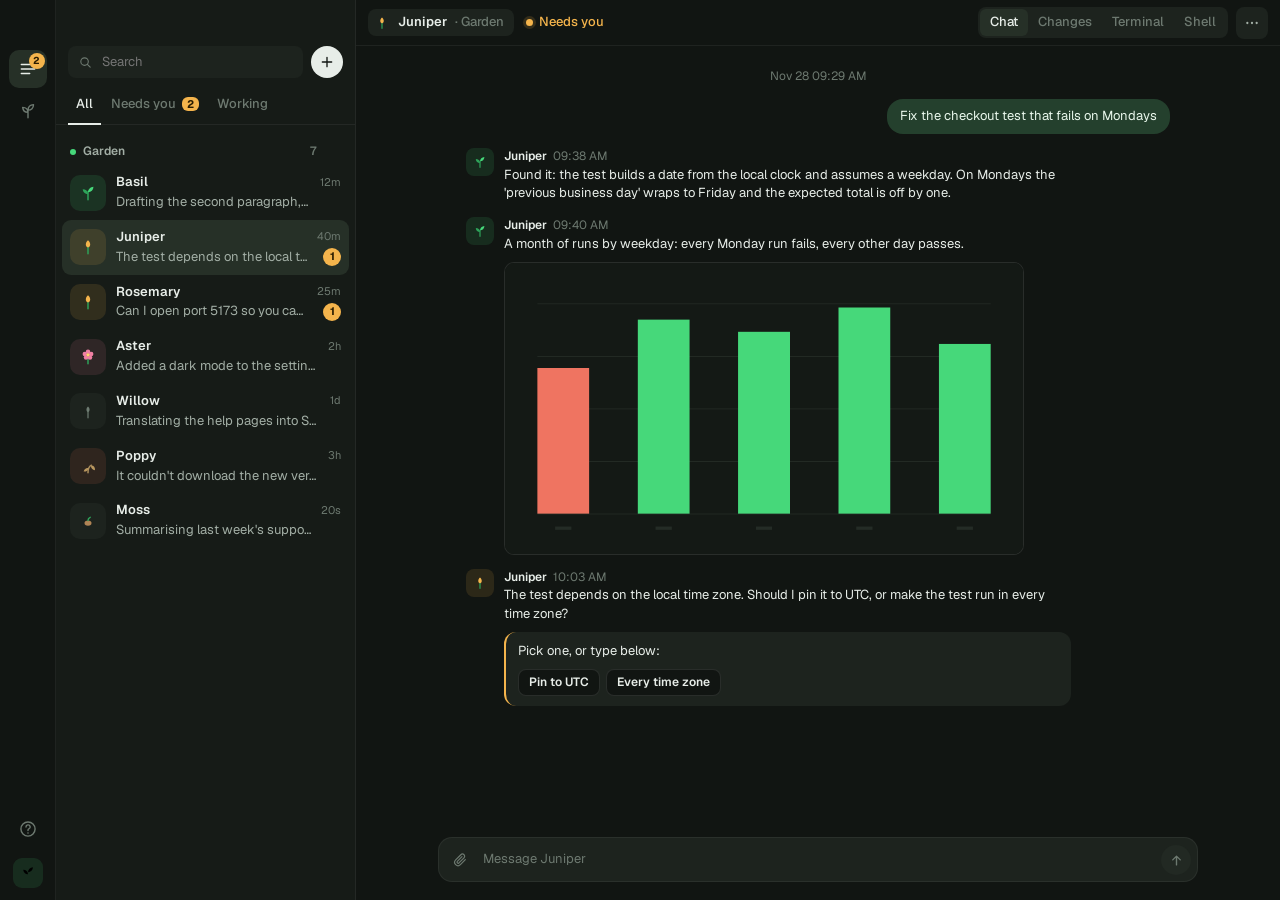
==== static/app-demo/index.html @ c9a49a0e "docs: the desktop app's Changes, Shell and file drop; demo rebuilt Co-Authored-By: Claude Opus 5.5 <" ====
<!doctype html>
<html lang="en">
<head>
  <script src="./shim.js"></script>
  <meta charset="utf-8">
  <meta name="viewport" content="width=device-width, initial-scale=1">
  <title>Tiny Systems</title>
  <script type="module" crossorigin src="./assets/index-BTBBMFkP.js"></script>
  <link rel="stylesheet" crossorigin href="./assets/index-C2exA4xt.css">
</head>
<body>
  <div class="app" id="app">
    <nav class="rail" aria-label="Sections">
      <div class="rail-drag"></div>
      <button class="rail-btn" data-view="helpers" aria-label="Helpers" title="Helpers">
        <svg viewBox="0 0 24 24" width="20" height="20" aria-hidden="true"><path d="M4 6.5h16M4 12h16M4 17.5h10" fill="none" stroke="currentColor" stroke-width="1.8" stroke-linecap="round"/></svg>
        <span class="rail-badge" id="rail-badge" hidden></span>
      </button>
      <button class="rail-btn" data-view="gardens" aria-label="Gardens" title="Gardens">
        <svg viewBox="0 0 24 24" width="20" height="20" aria-hidden="true"><path d="M12 20V10.5M12 13.5C8.5 13.6 6 11.4 5.6 7.6c3.7.1 6.2 2.2 6.4 5.9ZM12 11c.2-3.8 2.8-6.4 6.6-6.6-.2 4-2.8 6.4-6.6 6.6Z" fill="none" stroke="currentColor" stroke-width="1.7" stroke-linejoin="round" stroke-linecap="round"/></svg>
      </button>
      <div class="rail-fill"></div>
      <button class="rail-btn" id="help" aria-label="Help" title="Help">
        <svg viewBox="0 0 24 24" width="20" height="20" aria-hidden="true"><circle cx="12" cy="12" r="8.5" fill="none" stroke="currentColor" stroke-width="1.7"/><path d="M9.6 9.6a2.5 2.5 0 1 1 3.4 2.3c-.6.3-1 .8-1 1.5v.4" fill="none" stroke="currentColor" stroke-width="1.7" stroke-linecap="round"/><circle cx="12" cy="16.8" r="1" fill="currentColor"/></svg>
      </button>
      <span class="rail-mark" id="rail-mark" title=""></span>
    </nav>

    <!-- Helpers: list and conversation -->
    <section class="list" id="list">
      <div class="list-drag"></div>
      <div class="list-head">
        <label class="search">
          <svg viewBox="0 0 24 24" width="15" height="15" aria-hidden="true"><circle cx="10.5" cy="10.5" r="6" fill="none" stroke="currentColor" stroke-width="1.8"/><path d="m15 15 4.5 4.5" stroke="currentColor" stroke-width="1.8" stroke-linecap="round"/></svg>
          <input id="search" placeholder="Search" autocomplete="off" spellcheck="false">
        </label>
        <button class="icon-btn round" id="new-btn" aria-label="New helper" title="New helper">
          <svg viewBox="0 0 24 24" width="16" height="16" aria-hidden="true"><path d="M12 5v14M5 12h14" stroke="currentColor" stroke-width="2" stroke-linecap="round"/></svg>
        </button>
      </div>
      <div class="filters" role="tablist" id="filters">
        <button role="tab" data-filter="all" aria-selected="true">All</button>
        <button role="tab" data-filter="ask" aria-selected="false">Needs you <span class="count" id="count-ask"></span></button>
        <button role="tab" data-filter="grow" aria-selected="false">Working</button>
      </div>
      <div class="rows" id="rows"></div>
    </section>

    <section class="pane" id="pane">
      <div class="pane-drag"></div>
      <div id="pane-body" class="pane-body"></div>
    </section>

    <!-- Gardens -->
    <section class="gardens-view" id="gardens-view" hidden>
      <div class="pane-drag"></div>
      <header class="gv-head">
        <div>
          <h1>Gardens</h1>
          <p>Where your helpers live. Each garden is a computer they work on.</p>
        </div>
        <button class="btn primary" id="add-garden">Add garden</button>
      </header>
      <div class="gv-rows" id="gv-rows"></div>
    </section>
  </div>

  <dialog id="new-dialog" class="dialog">
    <form id="new-form" method="dialog">
      <h2>New helper</h2>
      <label class="field">Garden <select name="garden" id="new-garden"></select></label>
      <label class="field">What should it do? <span class="opt">optional</span>
        <textarea name="task" rows="4" placeholder="Fix the flaky checkout test and open a pull request. Leave empty to start a blank session and talk to it in the terminal."></textarea>
      </label>
      <label class="field">Project <span class="opt">optional</span>
        <input name="repo" placeholder="https://github.com/you/your-project">
      </label>
      <details class="advanced">
        <summary>Advanced</summary>
        <div class="row2">
          <label class="field">Assistant
            <select name="agent"><option value="">Claude Code</option><option value="codex">Codex</option></select>
          </label>
          <label class="field">Model <input name="model" placeholder="default"></label>
        </div>
        <div class="row3">
          <label class="field">CPUs <input name="cpu" placeholder="default" inputmode="decimal" autocomplete="off"></label>
          <label class="field">Memory GB <input name="memory" placeholder="default" inputmode="decimal" autocomplete="off"></label>
          <label class="field">Sandbox
            <select name="sandbox"><option value="">Garden default</option><option value="gvisor">gVisor</option><option value="none">None</option></select>
          </label>
        </div>
        <label class="field">Container image <input name="image" placeholder="default"></label>
      </details>
      <div class="actions">
        <button type="button" class="btn ghost" id="new-cancel">Cancel</button>
        <button type="submit" class="btn primary">Start helper</button>
      </div>
    </form>
  </dialog>

  <dialog id="confirm-dialog" class="dialog small">
    <form method="dialog">
      <h2 id="confirm-title"></h2>
      <p id="confirm-body" class="body"></p>
      <div class="actions">
        <button class="btn ghost" value="cancel" id="confirm-keep">Keep</button>
        <button class="btn danger" value="ok" id="confirm-ok">Remove</button>
      </div>
    </form>
  </dialog>

  <dialog id="viewer" class="dialog viewer">
    <div class="viewer-bar"><span id="viewer-name"></span><button class="btn ghost" id="viewer-save">Save…</button><button class="btn ghost" id="viewer-close">Close</button></div>
    <img id="viewer-img" alt="">
  </dialog>

  <dialog id="wizard" class="dialog wizard"><div class="wz" id="wz"></div></dialog>
  <div class="menu" id="menu" hidden></div>
  <div class="update" id="update" role="status" hidden>
    <span class="update-dot" aria-hidden="true"></span>
    <span id="update-text"></span>
    <button class="btn primary small" id="update-get">Download</button>
    <button class="icon-btn" id="update-close" aria-label="Not now" title="Not now">
      <svg viewBox="0 0 24 24" width="14" height="14" aria-hidden="true"><path d="M6 6l12 12M18 6 6 18" stroke="currentColor" stroke-width="2" stroke-linecap="round"/></svg>
    </button>
  </div>
  <div id="toast" class="toast" role="status" hidden></div>
</body>
</html>
---- static/app-demo/assets/index-C2exA4xt.css ----
@font-face{font-family:Geist Variable;font-style:normal;font-display:swap;font-weight:100 900;src:url(./geist-cyrillic-ext-wght-normal-DjL33-gN.woff2) format("woff2-variations");unicode-range:U+0460-052F,U+1C80-1C8A,U+20B4,U+2DE0-2DFF,U+A640-A69F,U+FE2E-FE2F}@font-face{font-family:Geist Variable;font-style:normal;font-display:swap;font-weight:100 900;src:url(./geist-cyrillic-wght-normal-BEAKL7Jp.woff2) format("woff2-variations");unicode-range:U+0301,U+0400-045F,U+0490-0491,U+04B0-04B1,U+2116}@font-face{font-family:Geist Variable;font-style:normal;font-display:swap;font-weight:100 900;src:url(./geist-vietnamese-wght-normal-6IgcOCM7.woff2) format("woff2-variations");unicode-range:U+0102-0103,U+0110-0111,U+0128-0129,U+0168-0169,U+01A0-01A1,U+01AF-01B0,U+0300-0301,U+0303-0304,U+0308-0309,U+0323,U+0329,U+1EA0-1EF9,U+20AB}@font-face{font-family:Geist Variable;font-style:normal;font-display:swap;font-weight:100 900;src:url(./geist-latin-ext-wght-normal-DC-KSUi6.woff2) format("woff2-variations");unicode-range:U+0100-02BA,U+02BD-02C5,U+02C7-02CC,U+02CE-02D7,U+02DD-02FF,U+0304,U+0308,U+0329,U+1D00-1DBF,U+1E00-1E9F,U+1EF2-1EFF,U+2020,U+20A0-20AB,U+20AD-20C0,U+2113,U+2C60-2C7F,U+A720-A7FF}@font-face{font-family:Geist Variable;font-style:normal;font-display:swap;font-weight:100 900;src:url(./geist-latin-wght-normal-BgDaEnEv.woff2) format("woff2-variations");unicode-range:U+0000-00FF,U+0131,U+0152-0153,U+02BB-02BC,U+02C6,U+02DA,U+02DC,U+0304,U+0308,U+0329,U+2000-206F,U+20AC,U+2122,U+2191,U+2193,U+2212,U+2215,U+FEFF,U+FFFD}@font-face{font-family:Geist Mono Variable;font-style:normal;font-display:swap;font-weight:100 900;src:url(./geist-mono-cyrillic-ext-wght-normal-X_5orZeX.woff2) format("woff2-variations");unicode-range:U+0460-052F,U+1C80-1C8A,U+20B4,U+2DE0-2DFF,U+A640-A69F,U+FE2E-FE2F}@font-face{font-family:Geist Mono Variable;font-style:normal;font-display:swap;font-weight:100 900;src:url(./geist-mono-cyrillic-wght-normal-DiZS0aHC.woff2) format("woff2-variations");unicode-range:U+0301,U+0400-045F,U+0490-0491,U+04B0-04B1,U+2116}@font-face{font-family:Geist Mono Variable;font-style:normal;font-display:swap;font-weight:100 900;src:url(./geist-mono-symbols2-wght-normal-CO5SzqOn.woff2) format("woff2-variations");unicode-range:U+2000-2001,U+2004-2008,U+200A,U+23B8-23BD,U+2500-259F}@font-face{font-family:Geist Mono Variable;font-style:normal;font-display:swap;font-weight:100 900;src:url(./geist-mono-vietnamese-wght-normal-DadHysG0.woff2) format("woff2-variations");unicode-range:U+0102-0103,U+0110-0111,U+0128-0129,U+0168-0169,U+01A0-01A1,U+01AF-01B0,U+0300-0301,U+0303-0304,U+0308-0309,U+0323,U+0329,U+1EA0-1EF9,U+20AB}@font-face{font-family:Geist Mono Variable;font-style:normal;font-display:swap;font-weight:100 900;src:url(./geist-mono-latin-ext-wght-normal-Bwz-egvJ.woff2) format("woff2-variations");unicode-range:U+0100-02BA,U+02BD-02C5,U+02C7-02CC,U+02CE-02D7,U+02DD-02FF,U+0304,U+0308,U+0329,U+1D00-1DBF,U+1E00-1E9F,U+1EF2-1EFF,U+2020,U+20A0-20AB,U+20AD-20C0,U+2113,U+2C60-2C7F,U+A720-A7FF}@font-face{font-family:Geist Mono Variable;font-style:normal;font-display:swap;font-weight:100 900;src:url(./geist-mono-latin-wght-normal-XN7g48iV.woff2) format("woff2-variations");unicode-range:U+0000-00FF,U+0131,U+0152-0153,U+02BB-02BC,U+02C6,U+02DA,U+02DC,U+0304,U+0308,U+0329,U+2000-206F,U+20AC,U+2122,U+2191,U+2193,U+2212,U+2215,U+FEFF,U+FFFD}/**
 * Copyright (c) 2014 The xterm.js authors. All rights reserved.
 * Copyright (c) 2012-2013, Christopher Jeffrey (MIT License)
 * https://github.com/chjj/term.js
 * @license MIT
 *
 * Permission is hereby granted, free of charge, to any person obtaining a copy
 * of this software and associated documentation files (the "Software"), to deal
 * in the Software without restriction, including without limitation the rights
 * to use, copy, modify, merge, publish, distribute, sublicense, and/or sell
 * copies of the Software, and to permit persons to whom the Software is
 * furnished to do so, subject to the following conditions:
 *
 * The above copyright notice and this permission notice shall be included in
 * all copies or substantial portions of the Software.
 *
 * THE SOFTWARE IS PROVIDED "AS IS", WITHOUT WARRANTY OF ANY KIND, EXPRESS OR
 * IMPLIED, INCLUDING BUT NOT LIMITED TO THE WARRANTIES OF MERCHANTABILITY,
 * FITNESS FOR A PARTICULAR PURPOSE AND NONINFRINGEMENT. IN NO EVENT SHALL THE
 * AUTHORS OR COPYRIGHT HOLDERS BE LIABLE FOR ANY CLAIM, DAMAGES OR OTHER
 * LIABILITY, WHETHER IN AN ACTION OF CONTRACT, TORT OR OTHERWISE, ARISING FROM,
 * OUT OF OR IN CONNECTION WITH THE SOFTWARE OR THE USE OR OTHER DEALINGS IN
 * THE SOFTWARE.
 *
 * Originally forked from (with the author's permission):
 *   Fabrice Bellard's javascript vt100 for jslinux:
 *   http://bellard.org/jslinux/
 *   Copyright (c) 2011 Fabrice Bellard
 *   The original design remains. The terminal itself
 *   has been extended to include xterm CSI codes, among
 *   other features.
 */.xterm{cursor:text;position:relative;user-select:none;-ms-user-select:none;-webkit-user-select:none}.xterm.focus,.xterm:focus{outline:none}.xterm .xterm-helpers{position:absolute;top:0;z-index:5}.xterm .xterm-helper-textarea{padding:0;border:0;margin:0;position:absolute;opacity:0;left:-9999em;top:0;width:0;height:0;z-index:-5;white-space:nowrap;overflow:hidden;resize:none}.xterm .composition-view{background:#000;color:#fff;display:none;position:absolute;white-space:nowrap;z-index:1}.xterm .composition-view.active{display:block}.xterm .xterm-viewport{background-color:#000;overflow-y:scroll;cursor:default;position:absolute;inset:0}.xterm .xterm-screen{position:relative}.xterm .xterm-screen canvas{position:absolute;left:0;top:0}.xterm .xterm-scroll-area{visibility:hidden}.xterm-char-measure-element{display:inline-block;visibility:hidden;position:absolute;top:0;left:-9999em;line-height:normal}.xterm.enable-mouse-events{cursor:default}.xterm.xterm-cursor-pointer,.xterm .xterm-cursor-pointer{cursor:pointer}.xterm.column-select.focus{cursor:crosshair}.xterm .xterm-accessibility:not(.debug),.xterm .xterm-message{position:absolute;inset:0;z-index:10;color:transparent;pointer-events:none}.xterm .xterm-accessibility-tree:not(.debug) *::selection{color:transparent}.xterm .xterm-accessibility-tree{-webkit-user-select:text;user-select:text;white-space:pre}.xterm .live-region{position:absolute;left:-9999px;width:1px;height:1px;overflow:hidden}.xterm-dim{opacity:1!important}.xterm-underline-1{text-decoration:underline}.xterm-underline-2{text-decoration:double underline}.xterm-underline-3{text-decoration:wavy underline}.xterm-underline-4{text-decoration:dotted underline}.xterm-underline-5{text-decoration:dashed underline}.xterm-overline{text-decoration:overline}.xterm-overline.xterm-underline-1{text-decoration:overline underline}.xterm-overline.xterm-underline-2{text-decoration:overline double underline}.xterm-overline.xterm-underline-3{text-decoration:overline wavy underline}.xterm-overline.xterm-underline-4{text-decoration:overline dotted underline}.xterm-overline.xterm-underline-5{text-decoration:overline dashed underline}.xterm-strikethrough{text-decoration:line-through}.xterm-screen .xterm-decoration-container .xterm-decoration{z-index:6;position:absolute}.xterm-screen .xterm-decoration-container .xterm-decoration.xterm-decoration-top-layer{z-index:7}.xterm-decoration-overview-ruler{z-index:8;position:absolute;top:0;right:0;pointer-events:none}.xterm-decoration-top{z-index:2;position:relative}:root{--bg: #111512;--panel: #161B17;--raised: #1D231E;--hover: #222923;--active: #263027;--line: #FFFFFF0F;--line-2: #FFFFFF1A;--text: #E7EDE8;--text-2: #A2AEA5;--text-3: #6D7970;--leaf: #46D87A;--leaf-2: #2EA35A;--leaf-bg: #46D87A1F;--amber: #F4B44C;--amber-bg: #F4B44C1F;--red: #EF7461;--red-bg: #EF74611C;--petal: #F07FA3;--you: #24402D;--sans: "Geist Variable", system-ui, -apple-system, sans-serif;--mono: "Geist Mono Variable", ui-monospace, Menlo, monospace;color-scheme:dark}*{box-sizing:border-box}html,body{height:100%;margin:0}body{background:var(--bg);color:var(--text);font:13px/1.45 var(--sans);-webkit-font-smoothing:antialiased;-webkit-user-select:none;user-select:none;overflow:hidden}button,input,select,textarea{font:inherit;color:inherit}:focus-visible{outline:2px solid #46D87A80;outline-offset:1px;border-radius:6px}[hidden]{display:none!important}h1,h2,h3{margin:0;font-weight:600;letter-spacing:-.01em}::-webkit-scrollbar{width:10px;height:10px}::-webkit-scrollbar-thumb{background:#ffffff1a;border-radius:10px;border:3px solid transparent;background-clip:padding-box}.app{display:grid;grid-template-columns:56px 300px 1fr;height:100vh}.app.gardens{grid-template-columns:56px 1fr}.app.gardens .list,.app.gardens .pane{display:none}.rail{background:var(--bg);display:flex;flex-direction:column;align-items:center;gap:4px;padding-bottom:12px;border-right:1px solid var(--line)}.rail-drag{height:46px;width:100%;flex:none;--wails-draggable: drag}.rail-btn{position:relative;width:38px;height:38px;border:0;border-radius:10px;background:none;color:var(--text-3);display:grid;place-items:center;cursor:pointer}.rail-btn:hover{background:var(--hover);color:var(--text-2)}.rail-btn[aria-current=true]{background:var(--active);color:var(--text)}.rail-badge{position:absolute;top:3px;right:2px;min-width:16px;height:16px;padding:0 4px;border-radius:8px;background:var(--amber);color:#2a1c00;font-size:10px;font-weight:700;display:grid;place-items:center}.rail-fill{flex:1}.rail-mark{width:30px;height:30px;border-radius:9px;background:var(--leaf-bg);display:grid;place-items:center;margin-top:6px}.list{background:var(--panel);border-right:1px solid var(--line);display:flex;flex-direction:column;min-height:0}.list-drag{height:46px;flex:none;--wails-draggable: drag}.list-head{display:flex;gap:8px;padding:0 12px 10px}.search{flex:1;display:flex;align-items:center;gap:7px;background:var(--raised);border-radius:8px;padding:0 10px;color:var(--text-3);height:32px}.search input{flex:1;border:0;background:none;outline:none;color:var(--text);-webkit-user-select:text;user-select:text}.icon-btn{border:0;background:var(--raised);color:var(--text-2);width:32px;height:32px;border-radius:8px;display:grid;place-items:center;cursor:pointer;flex:none}.icon-btn:hover{background:var(--hover);color:var(--text)}.icon-btn.round{border-radius:50%;background:var(--text);color:var(--bg)}.icon-btn.round:hover{background:#fff}.filters{display:flex;gap:2px;padding:0 12px;border-bottom:1px solid var(--line)}.filters button{border:0;background:none;color:var(--text-3);padding:7px 8px 9px;cursor:pointer;font-weight:500;border-bottom:2px solid transparent;margin-bottom:-1px}.filters button[aria-selected=true]{color:var(--text);border-bottom-color:var(--text)}.filters .count{background:var(--amber);color:#2a1c00;border-radius:6px;padding:0 5px;font-size:11px;font-weight:700;margin-left:3px}.filters .count:empty{display:none}.rows{flex:1;overflow-y:auto;padding:6px 6px 12px}.group{display:flex;align-items:center;gap:7px;padding:12px 8px 5px;color:var(--text-3);font-weight:600;font-size:12px}.group .gdot{width:6px;height:6px;border-radius:50%;background:var(--leaf)}.group .gdot.asleep{background:var(--text-3)}.group .gn{flex:1;color:var(--text-2)}.group .gadd{display:grid;opacity:0;place-items:center;width:20px;height:20px;margin:-4px -2px -4px 0;border:0;border-radius:6px;background:none;color:var(--text-3);cursor:pointer}.group:hover .gadd,.group .gadd:focus-visible{opacity:1}.group .gadd:hover{background:var(--hover);color:var(--text)}.gempty{display:block;width:100%;text-align:left;border:0;background:none;color:var(--text-3);padding:4px 8px 8px 21px;font-size:13px;cursor:pointer}.gempty:hover{color:var(--leaf)}.row{width:100%;display:grid;grid-template-columns:36px 1fr auto;gap:1px 10px;align-items:center;border:0;background:none;text-align:left;padding:8px;border-radius:9px;cursor:pointer}.row:hover{background:var(--hover)}.row[aria-current=true]{background:var(--active)}.row .tile{grid-row:1 / 3}.row .rname{display:flex;align-items:center;gap:6px;min-width:0;font-weight:600;color:var(--text)}.row .chip{font-weight:500;font-size:11px;color:var(--text-3);background:var(--raised);border-radius:5px;padding:0 5px;white-space:nowrap;overflow:hidden;text-overflow:ellipsis;max-width:110px}.row .time{font-size:11px;color:var(--text-3)}.row .preview{grid-column:2;color:var(--text-2);white-space:nowrap;overflow:hidden;text-overflow:ellipsis}.row .badge{grid-column:3;justify-self:end;background:var(--amber);color:#2a1c00;border-radius:9px;min-width:18px;height:18px;font-size:11px;font-weight:700;display:grid;place-items:center;padding:0 5px}.list-empty{color:var(--text-3);padding:24px 14px;text-align:center}.tile{width:36px;height:36px;border-radius:10px;display:grid;place-items:center;background:var(--raised);flex:none}.tile-grow{background:var(--leaf-bg)}.tile-ask{background:var(--amber-bg)}.tile-done{background:#f07fa31c}.tile-fail{background:var(--red-bg)}.glyph .g-stroke{stroke:var(--leaf-2);stroke-width:1.8;stroke-linecap:round;fill:none}.glyph .g-leaf{fill:var(--leaf)}.glyph .g-leaf2{fill:var(--leaf-2)}.glyph .g-seed{fill:#b08455}.glyph .g-bud{fill:var(--amber)}.glyph .g-petals{fill:var(--petal)}.glyph .g-heart{fill:#ffd66b}.glyph .g-dry{stroke:#a88c5c}.glyph .g-dryleaf{fill:#b9975f}.glyph .g-rest{stroke:#5e6b62}.glyph .g-restleaf{fill:#6e7c72}@media (prefers-reduced-motion: no-preference){.tile-grow .glyph{transform-origin:50% 85%;animation:sway 3.6s ease-in-out var(--ph-3600, 0s) infinite}.tile-ask .glyph{animation:glow 1.8s ease-in-out var(--ph-1800, 0s) infinite}}@keyframes sway{0%,to{transform:rotate(-5deg)}50%{transform:rotate(5deg)}}@keyframes glow{0%,to{filter:none}50%{filter:drop-shadow(0 0 4px #F4B44C)}}.pane{display:flex;flex-direction:column;min-width:0;min-height:0;background:var(--bg)}.pane-drag{height:46px;flex:none;position:absolute;left:356px;right:0;top:0;--wails-draggable: drag}.pane-body{flex:1;display:flex;flex-direction:column;min-height:0}.tabbar{height:46px;display:flex;align-items:center;gap:8px;padding:0 12px;border-bottom:1px solid var(--line);flex:none;position:relative;z-index:2}.tabbar .who{display:flex;align-items:center;gap:8px;background:var(--raised);border-radius:8px;padding:4px 10px 4px 6px;font-weight:600}.tabbar .who .where{color:var(--text-3);font-weight:500}.tabbar .fill{flex:1;height:100%;--wails-draggable: drag}.chipbtn{display:flex;align-items:center;gap:6px;border:0;background:none;color:var(--text-2);border-radius:7px;padding:5px 8px;cursor:default}.seg{display:flex;background:var(--raised);border-radius:8px;padding:2px}.seg button{border:0;background:none;color:var(--text-3);padding:4px 10px;border-radius:6px;cursor:pointer;font-weight:500}.seg button[aria-pressed=true]{background:var(--active);color:var(--text)}.status{display:flex;align-items:center;gap:6px;font-weight:500;color:var(--text-2);padding:0 4px}.status .sd{width:7px;height:7px;border-radius:50%;background:var(--text-3)}.status.grow .sd{background:var(--leaf);box-shadow:0 0 0 3px #46d87a26}.status.ask{color:var(--amber)}.status.ask .sd{background:var(--amber);box-shadow:0 0 0 3px #f4b44c26}.status.fail{color:var(--red)}.status.fail .sd{background:var(--red)}.status.done .sd{background:var(--petal)}.chat{flex:1;overflow-y:auto;padding:22px 0 10px}.chat-inner{max-width:760px;margin:0 auto;padding:0 28px;display:flex;flex-direction:column;gap:14px}.day{align-self:center;color:var(--text-3);font-size:12px}.msg-you{align-self:flex-end;max-width:78%;background:var(--you);color:#e9f7ec;border-radius:16px;padding:8px 13px;white-space:pre-wrap;-webkit-user-select:text;user-select:text}.msg-helper{display:grid;grid-template-columns:28px 1fr;gap:0 10px;max-width:86%}.msg-helper .tile{width:28px;height:28px;border-radius:8px;grid-row:1 / 3}.msg-helper .meta{color:var(--text-3);font-size:12px}.msg-helper .meta b{color:var(--text);font-weight:600;margin-right:6px}.msg-helper .text{white-space:pre-wrap;-webkit-user-select:text;user-select:text;color:var(--text)}.shown{margin-top:8px;white-space:normal}.shown-img{display:block;padding:0;border:1px solid var(--line-2);border-radius:10px;overflow:hidden;background:var(--bg);cursor:zoom-in;max-width:min(100%,520px)}.shown-img img{display:block;max-width:100%;max-height:320px;height:auto}.shown-file{display:flex;align-items:center;gap:10px;padding:8px 10px;border:1px solid var(--line-2);border-radius:10px;background:var(--raised);max-width:520px}.shown-icon{flex:none;display:grid;place-items:center;width:34px;height:34px;border-radius:8px;background:var(--hover);color:var(--text-2);font:600 10px var(--mono, ui-monospace, monospace);text-transform:uppercase}.shown-info{flex:1;min-width:0;display:flex;flex-direction:column}.shown-info span{color:var(--text-3);font-size:12px;overflow:hidden;text-overflow:ellipsis;white-space:nowrap}.dialog.viewer{width:auto;min-width:360px;max-width:94vw;max-height:92vh}.viewer-bar{display:flex;align-items:center;gap:8px;padding:10px 12px;border-bottom:1px solid var(--line)}.viewer-bar span{flex:1;color:var(--text-2);font-size:13px;overflow:hidden;text-overflow:ellipsis;white-space:nowrap}.viewer img{display:block;max-width:100%;max-height:calc(92vh - 60px);margin:0 auto;object-fit:contain;background:var(--bg)}.ask-card{margin-top:8px;background:var(--raised);border-radius:12px;padding:10px 12px;border-left:2px solid var(--amber)}.ask-card .opts{display:flex;gap:6px;flex-wrap:wrap;margin-top:8px}.ask-card .btn{background:var(--bg);border:1px solid var(--line-2)}.ask-card .btn:hover{border-color:#f4b44c99;color:var(--amber)}.ask-card.answered{border-left-color:var(--leaf-2)}.ask-card .answer{color:var(--text-2);font-size:12px;margin-top:4px}.ask-card .answer b{color:var(--leaf);font-weight:600}.ask-card.action .act-what{display:flex;flex-direction:column;gap:1px}.ask-card.action .act-what b{font-weight:600}.ask-card.action .act-what span{color:var(--text-2);font-size:12px}.ask-card .btn.allow{background:var(--amber);color:#2a1c00;border-color:transparent}.ask-card .btn.allow:hover{background:#f7c56e;color:#2a1c00}.changes{flex:1;display:flex;flex-direction:column;min-height:0}.ch-head{display:flex;align-items:center;gap:10px;padding:8px 12px 8px 16px;border-bottom:1px solid var(--line);flex:none}.ch-branch{font:500 12px var(--mono);color:var(--text-2);background:var(--raised);border-radius:6px;padding:2px 8px;-webkit-user-select:text;user-select:text}.ch-sum{color:var(--text-2)}.ch-out{color:var(--amber);font-size:12px}.plus{color:var(--leaf);font-weight:600}.minus{color:var(--red);font-weight:600}.ch-body{flex:1;display:grid;grid-template-columns:minmax(200px,280px) 1fr;min-height:0}.ch-files{overflow-y:auto;padding:6px;border-right:1px solid var(--line)}.ch-file{width:100%;display:grid;grid-template-columns:8px 1fr auto;gap:8px;align-items:center;border:0;background:none;text-align:left;padding:6px 8px;border-radius:7px;cursor:pointer;font-size:12.5px}.ch-file:hover{background:var(--hover)}.ch-file[aria-current=true]{background:var(--active)}.ch-name{min-width:0;overflow:hidden;text-overflow:ellipsis;white-space:nowrap;direction:rtl;text-align:left}.ch-dir{color:var(--text-3)}.ch-size{font-size:11px;color:var(--text-3);white-space:nowrap}.ch-dot{width:7px;height:7px;border-radius:50%;border:1.5px solid var(--text-3)}.ch-dot.on{background:var(--leaf-2);border-color:var(--leaf-2)}.ch-patch{overflow:auto;background:#0d110e;min-width:0}.ch-note{display:flex;align-items:center;gap:8px;color:var(--text-3);padding:18px 16px}.ch-note.bad{color:var(--red)}.ch-note .spin,.ch-patch .spin{width:12px;height:12px;border-radius:50%;border:2px solid var(--line-2);border-top-color:var(--leaf);animation:spin 1s linear infinite}.diff{font:12px/1.55 var(--mono);padding:6px 0 16px;min-width:max-content;-webkit-user-select:text;user-select:text}.dl{display:grid;grid-template-columns:44px 44px 1fr}.dl .ln{color:#4b574e;text-align:right;padding-right:10px;-webkit-user-select:none;user-select:none}.dl .tx{white-space:pre;padding:0 16px 0 6px;color:#c9d4cb}.dl.add{background:#46d87a14}.dl.add .tx{color:#b6f0c9}.dl.add .tx:before{content:"+";position:absolute;margin-left:-10px;color:var(--leaf)}.dl.del{background:#ef746114}.dl.del .tx{color:#f6c2b9}.dl.del .tx:before{content:"−";position:absolute;margin-left:-10px;color:var(--red)}.dl.hunk{background:#7fb2e00d;margin:6px 0 2px}.dl.hunk .tx{color:#7fa4c6}.working{display:flex;align-items:center;gap:8px;color:var(--text-2)}.working .spin{width:12px;height:12px;border-radius:50%;border:2px solid var(--line-2);border-top-color:var(--leaf);animation:spin 1s linear var(--ph-1000, 0s) infinite}@keyframes spin{to{transform:rotate(360deg)}}.problem{background:var(--red-bg);color:#f6b3a8;border-radius:12px;padding:9px 12px;-webkit-user-select:text;user-select:text}.composer{padding:10px 28px 18px;flex:none}.composer-inner{max-width:760px;margin:0 auto;display:flex;align-items:flex-end;gap:8px;background:var(--raised);border-radius:14px;padding:6px 6px 6px 14px;border:1px solid var(--line)}.attach{width:30px;height:30px;margin-left:-8px;border:0;border-radius:50%;background:none;color:var(--text-3);display:grid;place-items:center;cursor:pointer;flex:none}.attach:hover{background:var(--hover);color:var(--text)}.pane-body{--wails-drop-target: drop}.pane-body.wails-drop-target-active .composer-inner{border-color:var(--leaf);box-shadow:0 0 0 3px var(--leaf-bg)}.pane-body.wails-drop-target-active .chat{background:linear-gradient(var(--leaf-bg),transparent 40%)}.composer textarea{flex:1;border:0;background:none;outline:none;resize:none;padding:6px 0;max-height:160px;color:var(--text);-webkit-user-select:text;user-select:text}.composer textarea::placeholder{color:var(--text-3)}.send{width:30px;height:30px;border-radius:50%;border:0;background:var(--text);color:var(--bg);display:grid;place-items:center;cursor:pointer;flex:none}.send:disabled{background:var(--hover);color:var(--text-3);cursor:default}.term-wrap{flex:1;position:relative;min-height:0;background:#0d110e}.term-wrap .term{position:absolute;inset:10px 6px 6px 14px}.term-note{position:absolute;inset:0;display:grid;place-items:center;color:var(--text-3)}.pane-empty{flex:1;display:grid;place-items:center;text-align:center;color:var(--text-3);padding:40px}.pane-empty h2{color:var(--text);font-size:18px;margin:12px 0 4px}.pane-empty .mark{opacity:.9}.btn{border:0;border-radius:8px;padding:7px 12px;cursor:pointer;font-weight:600;background:var(--raised);color:var(--text);white-space:nowrap}.btn:hover{background:var(--hover)}.btn.primary{background:var(--text);color:var(--bg)}.btn.primary:hover{background:#fff}.btn.green{background:var(--leaf);color:#062312}.btn.ghost{background:none;color:var(--text-2)}.btn.ghost:hover{background:var(--hover);color:var(--text)}.btn.danger{background:var(--red-bg);color:var(--red)}.btn.small{padding:4px 10px;font-size:12px}.btn:disabled{opacity:.45;cursor:default}.menu{position:fixed;z-index:20;background:var(--raised);border:1px solid var(--line-2);border-radius:10px;padding:4px;min-width:170px;box-shadow:0 16px 40px -12px #000c}.menu button{display:block;width:100%;text-align:left;border:0;background:none;padding:7px 10px;border-radius:7px;cursor:pointer}.menu button:hover{background:var(--hover)}.menu button.danger{color:var(--red)}.gardens-view{display:flex;flex-direction:column;min-height:0;overflow-y:auto}.gv-head{display:flex;justify-content:space-between;align-items:flex-end;gap:16px;padding:46px 32px 18px;max-width:980px}.gv-head h1{font-size:22px}.gv-head p{margin:4px 0 0;color:var(--text-2)}.gv-rows{padding:0 32px 32px;display:flex;flex-direction:column;gap:8px;max-width:980px}.gv-row{background:var(--panel);border:1px solid var(--line);border-radius:12px;padding:12px 14px;display:grid;grid-template-columns:36px 1.4fr 1fr 1fr 150px auto;gap:12px;align-items:center}.gv-row .gname b{display:block;font-weight:600}.gv-row .gname{min-width:0}.gv-row .gname span{display:block;overflow:hidden;text-overflow:ellipsis;white-space:nowrap}.gv-row .gname span,.gv-row .cell span{color:var(--text-3);font-size:12px}.gv-row .cell b{display:block;font-weight:500}.pill{display:inline-flex;align-items:center;gap:6px;font-weight:500}.pill:before{content:"";width:7px;height:7px;border-radius:50%;background:var(--leaf)}.pill.off:before{background:var(--text-3)}.pill.warn:before{background:var(--amber)}.disk{height:6px;border-radius:3px;background:var(--hover);overflow:hidden;margin-top:4px}.disk i{display:block;height:100%;background:var(--leaf-2)}.disk.low i{background:var(--amber)}.disk.full i{background:var(--red)}.gv-row .cell .sbx{display:block;margin-top:4px}.gv-row .cell .sbx.on{color:var(--leaf)}.gv-actions{display:flex;gap:6px;justify-content:flex-end}.gv-note{grid-column:2 / -1;color:var(--amber);font-size:12px;display:flex;gap:8px;align-items:center}.gv-note.bad{color:var(--red)}.gv-note select{background:var(--raised);border:0;border-radius:6px;padding:3px 26px 3px 8px}.dialog{border:1px solid var(--line-2);border-radius:16px;padding:0;background:var(--panel);color:var(--text);width:min(500px,92vw);box-shadow:0 30px 80px -20px #000e}.dialog.small{width:min(400px,92vw)}.dialog::backdrop{background:#0008;-webkit-backdrop-filter:blur(2px);backdrop-filter:blur(2px)}.dialog form,.wz{padding:20px 22px 18px;display:flex;flex-direction:column;gap:13px}.dialog h2{font-size:17px}.dialog .body{margin:0;color:var(--text-2)}.field{display:flex;flex-direction:column;gap:5px;font-weight:500;color:var(--text-2);font-size:12px}.field .opt{color:var(--text-3);font-weight:400}.field input,.field select,.field textarea{font-size:13px;color:var(--text);border:1px solid var(--line);border-radius:8px;padding:8px 10px;background:var(--raised);-webkit-user-select:text;user-select:text}.field input:focus,.field select:focus,.field textarea:focus{border-color:#46d87a66;outline:none}.field textarea{resize:vertical}select{-webkit-appearance:none;appearance:none;cursor:pointer;padding-right:30px!important;background-image:url("data:image/svg+xml,%3Csvg xmlns='http://www.w3.org/2000/svg' width='10' height='6' viewBox='0 0 10 6'%3E%3Cpath d='M1 1l4 4 4-4' fill='none' stroke='%23A2AEA5' stroke-width='1.5' stroke-linecap='round' stroke-linejoin='round'/%3E%3C/svg%3E");background-repeat:no-repeat;background-position:right 10px center}.row2{display:grid;grid-template-columns:1fr 1fr;gap:10px}.row3{display:grid;grid-template-columns:1fr 1fr 1fr;gap:10px}.hint{margin:0;color:var(--text-3);font-size:12px}.advanced{border:1px solid var(--line);border-radius:10px;padding:0 12px}.advanced summary{cursor:pointer;padding:8px 0;font-weight:500;color:var(--text-2)}.advanced[open]{padding-bottom:12px}.advanced>*+*{margin-top:10px}.check{display:flex;gap:8px;align-items:flex-start;color:var(--text-2)}.check input{margin-top:2px;accent-color:var(--leaf)}.actions{display:flex;justify-content:flex-end;gap:6px;margin-top:2px}.wizard{width:min(560px,94vw)}.wz .lead{margin:-6px 0 0;color:var(--text-2)}.places{display:grid;grid-template-columns:1fr 1fr;gap:10px}.place{border:1px solid var(--line);background:var(--raised);text-align:left;cursor:pointer;border-radius:12px;padding:14px;display:flex;flex-direction:column;gap:4px}.place:hover{border-color:#46d87a66}.place b{font-weight:600;font-size:14px;margin-top:6px}.place span{color:var(--text-2);font-size:12px}.steps{display:flex;flex-direction:column;gap:2px}.step{display:grid;grid-template-columns:22px 1fr;gap:0 10px;align-items:center;padding:6px 0;color:var(--text-3)}.step .ic{width:16px;height:16px;border-radius:50%;border:1.5px solid var(--line-2);justify-self:center}.step.active{color:var(--text)}.step.active .ic{border-color:var(--leaf);border-top-color:transparent;animation:spin 1s linear infinite}.step.ok{color:var(--text-2)}.step.ok .ic{background:var(--leaf);border-color:var(--leaf)}.step.warn .ic{background:var(--amber);border-color:var(--amber)}.step.error{color:var(--red)}.step.error .ic{background:var(--red);border-color:var(--red)}.step .sd{grid-column:2;font-size:12px;color:var(--text-3);-webkit-user-select:text;user-select:text}.step.warn .sd{color:var(--amber)}.step.error .sd{color:var(--red)}.trust{background:var(--amber-bg);border-radius:10px;padding:12px;-webkit-user-select:text;user-select:text}.trust p{margin:0 0 6px;color:var(--text-2)}.trust code{display:block;font:600 12px var(--mono);word-break:break-all;color:var(--amber)}.techlog summary{cursor:pointer;color:var(--text-3);font-size:12px}.techlog pre{margin:6px 0 0;max-height:160px;overflow:auto;background:#0d110e;color:#b9c6bc;border-radius:8px;padding:8px 10px;font:11px/1.45 var(--mono);white-space:pre-wrap;-webkit-user-select:text;user-select:text}.toast{position:fixed;bottom:18px;left:50%;transform:translate(-50%);z-index:30;background:var(--text);color:var(--bg);padding:8px 14px;border-radius:9px;font-weight:600;max-width:70vw;box-shadow:0 12px 30px -10px #000c}.toast.bad{background:var(--red);color:#2a0a05}.update{position:fixed;left:72px;bottom:14px;z-index:30;display:flex;align-items:center;gap:10px;padding:8px 8px 8px 14px;border-radius:12px;background:var(--panel);border:1px solid var(--line-2);box-shadow:0 12px 32px -12px #000;color:var(--text)}.update[hidden]{display:none}.update-dot{width:8px;height:8px;border-radius:50%;background:var(--leaf);box-shadow:0 0 0 4px var(--leaf-bg)}.keyblock{display:flex;flex-direction:column;gap:6px}.keyblock[hidden]{display:none}.linkish{background:none;border:0;padding:0;font:inherit;color:var(--leaf);cursor:pointer;text-decoration:underline;text-underline-offset:2px}.hint code{font-family:var(--mono, ui-monospace);font-size:11px;color:var(--text-2)}@media (prefers-reduced-motion: no-preference){:root{--ease: cubic-bezier(.2, .8, .2, 1);--spring: cubic-bezier(.34, 1.56, .64, 1)}.rail-btn,.icon-btn,.btn,.row,.seg button,.filters button,.menu button,.place,.send,.chipbtn,.linkish,.search,.composer-inner,.field input,.field select,.field textarea,.gv-row{transition:background-color .16s var(--ease),color .16s var(--ease),border-color .16s var(--ease),box-shadow .2s var(--ease),transform .18s var(--spring),opacity .16s var(--ease)}.btn:active:not(:disabled),.icon-btn:active,.rail-btn:active,.seg button:active:not(:disabled),.menu button:active,.place:active{transform:scale(.97)}.row:active{transform:scale(.985)}.row .tile,.msg-helper .tile{transition:transform .22s var(--spring)}.row:hover .tile{transform:scale(1.06)}.icon-btn.round:hover,.send:not(:disabled):hover{transform:scale(1.06)}.icon-btn.round svg{transition:transform .3s var(--spring)}.icon-btn.round:hover svg{transform:rotate(90deg)}.place:hover{transform:translateY(-1px);box-shadow:0 8px 20px -12px #000}.ask-card .btn:hover{transform:translateY(-1px)}.composer-inner:focus-within{border-color:#46d87a40;box-shadow:0 0 0 3px #46d87a12}.search:focus-within{box-shadow:0 0 0 1px #46d87a40}.send:not(:disabled){animation:ready .28s var(--spring)}.row.enter{animation:rise .32s var(--ease) both}.row.changed{animation:flash 1.2s var(--ease)}.msg-you.enter{animation:rise .3s var(--ease) both;transform-origin:100% 100%}.msg-helper.enter{animation:rise .34s var(--ease) both}.chat.enter,.term-wrap.enter,.gardens-view{animation:fade .2s var(--ease)}.working,.row[data-kind=grow] .preview,.status.grow{background:linear-gradient(100deg,var(--text-2) 40%,var(--text) 50%,var(--text-2) 60%) 0 0 / 250% 100%;-webkit-background-clip:text;background-clip:text;color:transparent;animation:shimmer 3.2s linear var(--ph-3200, 0s) infinite}.status.grow .sd{animation:breathe 3.2s ease-in-out var(--ph-3200, 0s) infinite}.dialog[open]{animation:open .22s var(--ease)}.dialog[open]::backdrop{animation:fade .22s var(--ease)}.menu:not([hidden]){animation:drop .14s var(--ease);transform-origin:top right}.toast.pop{animation:toast .26s var(--spring)}.update:not([hidden]){animation:rise .4s var(--ease) both}.disk i{transition:width .6s var(--ease)}}@keyframes rise{0%{opacity:0;transform:translateY(6px)}to{opacity:1;transform:none}}@keyframes fade{0%{opacity:0}to{opacity:1}}@keyframes open{0%{opacity:0;transform:scale(.97) translateY(4px)}to{opacity:1;transform:none}}@keyframes drop{0%{opacity:0;transform:scale(.96) translateY(-3px)}to{opacity:1;transform:none}}@keyframes toast{0%{opacity:0;transform:translate(-50%,8px) scale(.96)}to{opacity:1;transform:translate(-50%)}}@keyframes flash{0%{background-color:#46d87a1a}to{background-color:transparent}}@keyframes ready{0%{transform:scale(.85)}to{transform:none}}@keyframes shimmer{0%{background-position:100% 0}to{background-position:-150% 0}}@keyframes breathe{0%,to{box-shadow:0 0 0 3px #46d87a26}50%{box-shadow:0 0 0 5px #46d87a10}}
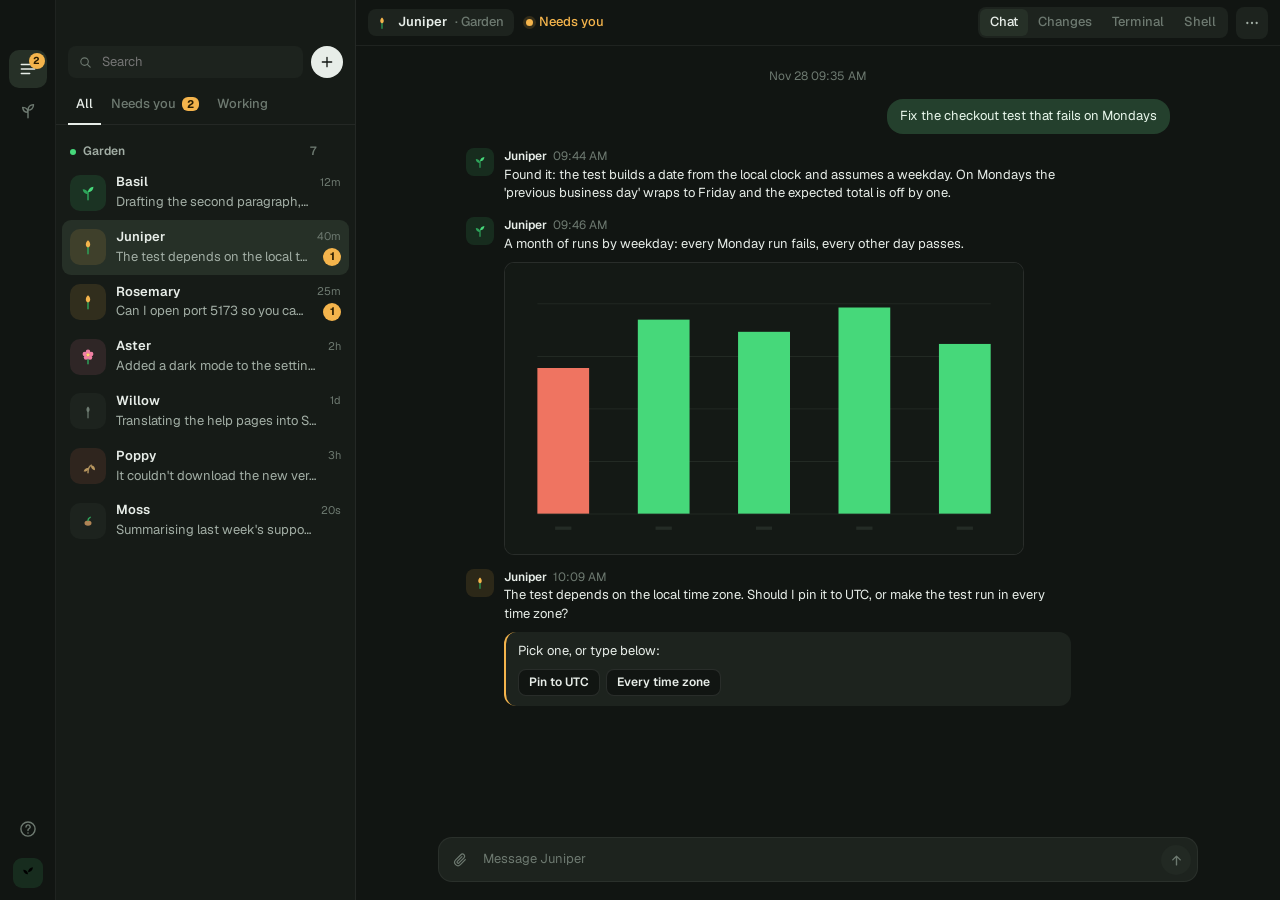
==== commit 94d97589: "app demo: permission card details Co-Authored-By: Claude Opus 5.5 <noreply@anthropic.com> Claude-Ses" ====
--- a/static/app-demo/index.html
+++ b/static/app-demo/index.html
@@ -5,8 +5,8 @@
   <meta charset="utf-8">
   <meta name="viewport" content="width=device-width, initial-scale=1">
   <title>Tiny Systems</title>
-  <script type="module" crossorigin src="./assets/index-BTBBMFkP.js"></script>
-  <link rel="stylesheet" crossorigin href="./assets/index-C2exA4xt.css">
+  <script type="module" crossorigin src="./assets/index-C-6UNl3B.js"></script>
+  <link rel="stylesheet" crossorigin href="./assets/index-DOVYoRB3.css">
 </head>
 <body>
   <div class="app" id="app">
--- a/static/app-demo/assets/index-DOVYoRB3.css
+++ b/static/app-demo/assets/index-DOVYoRB3.css
@@ -0,0 +1,32 @@
+@font-face{font-family:Geist Variable;font-style:normal;font-display:swap;font-weight:100 900;src:url(./geist-cyrillic-ext-wght-normal-DjL33-gN.woff2) format("woff2-variations");unicode-range:U+0460-052F,U+1C80-1C8A,U+20B4,U+2DE0-2DFF,U+A640-A69F,U+FE2E-FE2F}@font-face{font-family:Geist Variable;font-style:normal;font-display:swap;font-weight:100 900;src:url(./geist-cyrillic-wght-normal-BEAKL7Jp.woff2) format("woff2-variations");unicode-range:U+0301,U+0400-045F,U+0490-0491,U+04B0-04B1,U+2116}@font-face{font-family:Geist Variable;font-style:normal;font-display:swap;font-weight:100 900;src:url(./geist-vietnamese-wght-normal-6IgcOCM7.woff2) format("woff2-variations");unicode-range:U+0102-0103,U+0110-0111,U+0128-0129,U+0168-0169,U+01A0-01A1,U+01AF-01B0,U+0300-0301,U+0303-0304,U+0308-0309,U+0323,U+0329,U+1EA0-1EF9,U+20AB}@font-face{font-family:Geist Variable;font-style:normal;font-display:swap;font-weight:100 900;src:url(./geist-latin-ext-wght-normal-DC-KSUi6.woff2) format("woff2-variations");unicode-range:U+0100-02BA,U+02BD-02C5,U+02C7-02CC,U+02CE-02D7,U+02DD-02FF,U+0304,U+0308,U+0329,U+1D00-1DBF,U+1E00-1E9F,U+1EF2-1EFF,U+2020,U+20A0-20AB,U+20AD-20C0,U+2113,U+2C60-2C7F,U+A720-A7FF}@font-face{font-family:Geist Variable;font-style:normal;font-display:swap;font-weight:100 900;src:url(./geist-latin-wght-normal-BgDaEnEv.woff2) format("woff2-variations");unicode-range:U+0000-00FF,U+0131,U+0152-0153,U+02BB-02BC,U+02C6,U+02DA,U+02DC,U+0304,U+0308,U+0329,U+2000-206F,U+20AC,U+2122,U+2191,U+2193,U+2212,U+2215,U+FEFF,U+FFFD}@font-face{font-family:Geist Mono Variable;font-style:normal;font-display:swap;font-weight:100 900;src:url(./geist-mono-cyrillic-ext-wght-normal-X_5orZeX.woff2) format("woff2-variations");unicode-range:U+0460-052F,U+1C80-1C8A,U+20B4,U+2DE0-2DFF,U+A640-A69F,U+FE2E-FE2F}@font-face{font-family:Geist Mono Variable;font-style:normal;font-display:swap;font-weight:100 900;src:url(./geist-mono-cyrillic-wght-normal-DiZS0aHC.woff2) format("woff2-variations");unicode-range:U+0301,U+0400-045F,U+0490-0491,U+04B0-04B1,U+2116}@font-face{font-family:Geist Mono Variable;font-style:normal;font-display:swap;font-weight:100 900;src:url(./geist-mono-symbols2-wght-normal-CO5SzqOn.woff2) format("woff2-variations");unicode-range:U+2000-2001,U+2004-2008,U+200A,U+23B8-23BD,U+2500-259F}@font-face{font-family:Geist Mono Variable;font-style:normal;font-display:swap;font-weight:100 900;src:url(./geist-mono-vietnamese-wght-normal-DadHysG0.woff2) format("woff2-variations");unicode-range:U+0102-0103,U+0110-0111,U+0128-0129,U+0168-0169,U+01A0-01A1,U+01AF-01B0,U+0300-0301,U+0303-0304,U+0308-0309,U+0323,U+0329,U+1EA0-1EF9,U+20AB}@font-face{font-family:Geist Mono Variable;font-style:normal;font-display:swap;font-weight:100 900;src:url(./geist-mono-latin-ext-wght-normal-Bwz-egvJ.woff2) format("woff2-variations");unicode-range:U+0100-02BA,U+02BD-02C5,U+02C7-02CC,U+02CE-02D7,U+02DD-02FF,U+0304,U+0308,U+0329,U+1D00-1DBF,U+1E00-1E9F,U+1EF2-1EFF,U+2020,U+20A0-20AB,U+20AD-20C0,U+2113,U+2C60-2C7F,U+A720-A7FF}@font-face{font-family:Geist Mono Variable;font-style:normal;font-display:swap;font-weight:100 900;src:url(./geist-mono-latin-wght-normal-XN7g48iV.woff2) format("woff2-variations");unicode-range:U+0000-00FF,U+0131,U+0152-0153,U+02BB-02BC,U+02C6,U+02DA,U+02DC,U+0304,U+0308,U+0329,U+2000-206F,U+20AC,U+2122,U+2191,U+2193,U+2212,U+2215,U+FEFF,U+FFFD}/**
+ * Copyright (c) 2014 The xterm.js authors. All rights reserved.
+ * Copyright (c) 2012-2013, Christopher Jeffrey (MIT License)
+ * https://github.com/chjj/term.js
+ * @license MIT
+ *
+ * Permission is hereby granted, free of charge, to any person obtaining a copy
+ * of this software and associated documentation files (the "Software"), to deal
+ * in the Software without restriction, including without limitation the rights
+ * to use, copy, modify, merge, publish, distribute, sublicense, and/or sell
+ * copies of the Software, and to permit persons to whom the Software is
+ * furnished to do so, subject to the following conditions:
+ *
+ * The above copyright notice and this permission notice shall be included in
+ * all copies or substantial portions of the Software.
+ *
+ * THE SOFTWARE IS PROVIDED "AS IS", WITHOUT WARRANTY OF ANY KIND, EXPRESS OR
+ * IMPLIED, INCLUDING BUT NOT LIMITED TO THE WARRANTIES OF MERCHANTABILITY,
+ * FITNESS FOR A PARTICULAR PURPOSE AND NONINFRINGEMENT. IN NO EVENT SHALL THE
+ * AUTHORS OR COPYRIGHT HOLDERS BE LIABLE FOR ANY CLAIM, DAMAGES OR OTHER
+ * LIABILITY, WHETHER IN AN ACTION OF CONTRACT, TORT OR OTHERWISE, ARISING FROM,
+ * OUT OF OR IN CONNECTION WITH THE SOFTWARE OR THE USE OR OTHER DEALINGS IN
+ * THE SOFTWARE.
+ *
+ * Originally forked from (with the author's permission):
+ *   Fabrice Bellard's javascript vt100 for jslinux:
+ *   http://bellard.org/jslinux/
+ *   Copyright (c) 2011 Fabrice Bellard
+ *   The original design remains. The terminal itself
+ *   has been extended to include xterm CSI codes, among
+ *   other features.
+ */.xterm{cursor:text;position:relative;user-select:none;-ms-user-select:none;-webkit-user-select:none}.xterm.focus,.xterm:focus{outline:none}.xterm .xterm-helpers{position:absolute;top:0;z-index:5}.xterm .xterm-helper-textarea{padding:0;border:0;margin:0;position:absolute;opacity:0;left:-9999em;top:0;width:0;height:0;z-index:-5;white-space:nowrap;overflow:hidden;resize:none}.xterm .composition-view{background:#000;color:#fff;display:none;position:absolute;white-space:nowrap;z-index:1}.xterm .composition-view.active{display:block}.xterm .xterm-viewport{background-color:#000;overflow-y:scroll;cursor:default;position:absolute;inset:0}.xterm .xterm-screen{position:relative}.xterm .xterm-screen canvas{position:absolute;left:0;top:0}.xterm .xterm-scroll-area{visibility:hidden}.xterm-char-measure-element{display:inline-block;visibility:hidden;position:absolute;top:0;left:-9999em;line-height:normal}.xterm.enable-mouse-events{cursor:default}.xterm.xterm-cursor-pointer,.xterm .xterm-cursor-pointer{cursor:pointer}.xterm.column-select.focus{cursor:crosshair}.xterm .xterm-accessibility:not(.debug),.xterm .xterm-message{position:absolute;inset:0;z-index:10;color:transparent;pointer-events:none}.xterm .xterm-accessibility-tree:not(.debug) *::selection{color:transparent}.xterm .xterm-accessibility-tree{-webkit-user-select:text;user-select:text;white-space:pre}.xterm .live-region{position:absolute;left:-9999px;width:1px;height:1px;overflow:hidden}.xterm-dim{opacity:1!important}.xterm-underline-1{text-decoration:underline}.xterm-underline-2{text-decoration:double underline}.xterm-underline-3{text-decoration:wavy underline}.xterm-underline-4{text-decoration:dotted underline}.xterm-underline-5{text-decoration:dashed underline}.xterm-overline{text-decoration:overline}.xterm-overline.xterm-underline-1{text-decoration:overline underline}.xterm-overline.xterm-underline-2{text-decoration:overline double underline}.xterm-overline.xterm-underline-3{text-decoration:overline wavy underline}.xterm-overline.xterm-underline-4{text-decoration:overline dotted underline}.xterm-overline.xterm-underline-5{text-decoration:overline dashed underline}.xterm-strikethrough{text-decoration:line-through}.xterm-screen .xterm-decoration-container .xterm-decoration{z-index:6;position:absolute}.xterm-screen .xterm-decoration-container .xterm-decoration.xterm-decoration-top-layer{z-index:7}.xterm-decoration-overview-ruler{z-index:8;position:absolute;top:0;right:0;pointer-events:none}.xterm-decoration-top{z-index:2;position:relative}:root{--bg: #111512;--panel: #161B17;--raised: #1D231E;--hover: #222923;--active: #263027;--line: #FFFFFF0F;--line-2: #FFFFFF1A;--text: #E7EDE8;--text-2: #A2AEA5;--text-3: #6D7970;--leaf: #46D87A;--leaf-2: #2EA35A;--leaf-bg: #46D87A1F;--amber: #F4B44C;--amber-bg: #F4B44C1F;--red: #EF7461;--red-bg: #EF74611C;--petal: #F07FA3;--you: #24402D;--sans: "Geist Variable", system-ui, -apple-system, sans-serif;--mono: "Geist Mono Variable", ui-monospace, Menlo, monospace;color-scheme:dark}*{box-sizing:border-box}html,body{height:100%;margin:0}body{background:var(--bg);color:var(--text);font:13px/1.45 var(--sans);-webkit-font-smoothing:antialiased;-webkit-user-select:none;user-select:none;overflow:hidden}button,input,select,textarea{font:inherit;color:inherit}:focus-visible{outline:2px solid #46D87A80;outline-offset:1px;border-radius:6px}[hidden]{display:none!important}h1,h2,h3{margin:0;font-weight:600;letter-spacing:-.01em}::-webkit-scrollbar{width:10px;height:10px}::-webkit-scrollbar-thumb{background:#ffffff1a;border-radius:10px;border:3px solid transparent;background-clip:padding-box}.app{display:grid;grid-template-columns:56px 300px 1fr;height:100vh}.app.gardens{grid-template-columns:56px 1fr}.app.gardens .list,.app.gardens .pane{display:none}.rail{background:var(--bg);display:flex;flex-direction:column;align-items:center;gap:4px;padding-bottom:12px;border-right:1px solid var(--line)}.rail-drag{height:46px;width:100%;flex:none;--wails-draggable: drag}.rail-btn{position:relative;width:38px;height:38px;border:0;border-radius:10px;background:none;color:var(--text-3);display:grid;place-items:center;cursor:pointer}.rail-btn:hover{background:var(--hover);color:var(--text-2)}.rail-btn[aria-current=true]{background:var(--active);color:var(--text)}.rail-badge{position:absolute;top:3px;right:2px;min-width:16px;height:16px;padding:0 4px;border-radius:8px;background:var(--amber);color:#2a1c00;font-size:10px;font-weight:700;display:grid;place-items:center}.rail-fill{flex:1}.rail-mark{width:30px;height:30px;border-radius:9px;background:var(--leaf-bg);display:grid;place-items:center;margin-top:6px}.list{background:var(--panel);border-right:1px solid var(--line);display:flex;flex-direction:column;min-height:0}.list-drag{height:46px;flex:none;--wails-draggable: drag}.list-head{display:flex;gap:8px;padding:0 12px 10px}.search{flex:1;display:flex;align-items:center;gap:7px;background:var(--raised);border-radius:8px;padding:0 10px;color:var(--text-3);height:32px}.search input{flex:1;border:0;background:none;outline:none;color:var(--text);-webkit-user-select:text;user-select:text}.icon-btn{border:0;background:var(--raised);color:var(--text-2);width:32px;height:32px;border-radius:8px;display:grid;place-items:center;cursor:pointer;flex:none}.icon-btn:hover{background:var(--hover);color:var(--text)}.icon-btn.round{border-radius:50%;background:var(--text);color:var(--bg)}.icon-btn.round:hover{background:#fff}.filters{display:flex;gap:2px;padding:0 12px;border-bottom:1px solid var(--line)}.filters button{border:0;background:none;color:var(--text-3);padding:7px 8px 9px;cursor:pointer;font-weight:500;border-bottom:2px solid transparent;margin-bottom:-1px}.filters button[aria-selected=true]{color:var(--text);border-bottom-color:var(--text)}.filters .count{background:var(--amber);color:#2a1c00;border-radius:6px;padding:0 5px;font-size:11px;font-weight:700;margin-left:3px}.filters .count:empty{display:none}.rows{flex:1;overflow-y:auto;padding:6px 6px 12px}.group{display:flex;align-items:center;gap:7px;padding:12px 8px 5px;color:var(--text-3);font-weight:600;font-size:12px}.group .gdot{width:6px;height:6px;border-radius:50%;background:var(--leaf)}.group .gdot.asleep{background:var(--text-3)}.group .gn{flex:1;color:var(--text-2)}.group .gadd{display:grid;opacity:0;place-items:center;width:20px;height:20px;margin:-4px -2px -4px 0;border:0;border-radius:6px;background:none;color:var(--text-3);cursor:pointer}.group:hover .gadd,.group .gadd:focus-visible{opacity:1}.group .gadd:hover{background:var(--hover);color:var(--text)}.gempty{display:block;width:100%;text-align:left;border:0;background:none;color:var(--text-3);padding:4px 8px 8px 21px;font-size:13px;cursor:pointer}.gempty:hover{color:var(--leaf)}.row{width:100%;display:grid;grid-template-columns:36px 1fr auto;gap:1px 10px;align-items:center;border:0;background:none;text-align:left;padding:8px;border-radius:9px;cursor:pointer}.row:hover{background:var(--hover)}.row[aria-current=true]{background:var(--active)}.row .tile{grid-row:1 / 3}.row .rname{display:flex;align-items:center;gap:6px;min-width:0;font-weight:600;color:var(--text)}.row .chip{font-weight:500;font-size:11px;color:var(--text-3);background:var(--raised);border-radius:5px;padding:0 5px;white-space:nowrap;overflow:hidden;text-overflow:ellipsis;max-width:110px}.row .time{font-size:11px;color:var(--text-3)}.row .preview{grid-column:2;color:var(--text-2);white-space:nowrap;overflow:hidden;text-overflow:ellipsis}.row .badge{grid-column:3;justify-self:end;background:var(--amber);color:#2a1c00;border-radius:9px;min-width:18px;height:18px;font-size:11px;font-weight:700;display:grid;place-items:center;padding:0 5px}.list-empty{color:var(--text-3);padding:24px 14px;text-align:center}.tile{width:36px;height:36px;border-radius:10px;display:grid;place-items:center;background:var(--raised);flex:none}.tile-grow{background:var(--leaf-bg)}.tile-ask{background:var(--amber-bg)}.tile-done{background:#f07fa31c}.tile-fail{background:var(--red-bg)}.glyph .g-stroke{stroke:var(--leaf-2);stroke-width:1.8;stroke-linecap:round;fill:none}.glyph .g-leaf{fill:var(--leaf)}.glyph .g-leaf2{fill:var(--leaf-2)}.glyph .g-seed{fill:#b08455}.glyph .g-bud{fill:var(--amber)}.glyph .g-petals{fill:var(--petal)}.glyph .g-heart{fill:#ffd66b}.glyph .g-dry{stroke:#a88c5c}.glyph .g-dryleaf{fill:#b9975f}.glyph .g-rest{stroke:#5e6b62}.glyph .g-restleaf{fill:#6e7c72}@media (prefers-reduced-motion: no-preference){.tile-grow .glyph{transform-origin:50% 85%;animation:sway 3.6s ease-in-out var(--ph-3600, 0s) infinite}.tile-ask .glyph{animation:glow 1.8s ease-in-out var(--ph-1800, 0s) infinite}}@keyframes sway{0%,to{transform:rotate(-5deg)}50%{transform:rotate(5deg)}}@keyframes glow{0%,to{filter:none}50%{filter:drop-shadow(0 0 4px #F4B44C)}}.pane{display:flex;flex-direction:column;min-width:0;min-height:0;background:var(--bg)}.pane-drag{height:46px;flex:none;position:absolute;left:356px;right:0;top:0;--wails-draggable: drag}.pane-body{flex:1;display:flex;flex-direction:column;min-height:0}.tabbar{height:46px;display:flex;align-items:center;gap:8px;padding:0 12px;border-bottom:1px solid var(--line);flex:none;position:relative;z-index:2}.tabbar .who{display:flex;align-items:center;gap:8px;background:var(--raised);border-radius:8px;padding:4px 10px 4px 6px;font-weight:600}.tabbar .who .where{color:var(--text-3);font-weight:500}.tabbar .fill{flex:1;height:100%;--wails-draggable: drag}.chipbtn{display:flex;align-items:center;gap:6px;border:0;background:none;color:var(--text-2);border-radius:7px;padding:5px 8px;cursor:default}.seg{display:flex;background:var(--raised);border-radius:8px;padding:2px}.seg button{border:0;background:none;color:var(--text-3);padding:4px 10px;border-radius:6px;cursor:pointer;font-weight:500}.seg button[aria-pressed=true]{background:var(--active);color:var(--text)}.status{display:flex;align-items:center;gap:6px;font-weight:500;color:var(--text-2);padding:0 4px}.status .sd{width:7px;height:7px;border-radius:50%;background:var(--text-3)}.status.grow .sd{background:var(--leaf);box-shadow:0 0 0 3px #46d87a26}.status.ask{color:var(--amber)}.status.ask .sd{background:var(--amber);box-shadow:0 0 0 3px #f4b44c26}.status.fail{color:var(--red)}.status.fail .sd{background:var(--red)}.status.done .sd{background:var(--petal)}.chat{flex:1;overflow-y:auto;padding:22px 0 10px}.chat-inner{max-width:760px;margin:0 auto;padding:0 28px;display:flex;flex-direction:column;gap:14px}.day{align-self:center;color:var(--text-3);font-size:12px}.msg-you{align-self:flex-end;max-width:78%;background:var(--you);color:#e9f7ec;border-radius:16px;padding:8px 13px;white-space:pre-wrap;-webkit-user-select:text;user-select:text}.msg-helper{display:grid;grid-template-columns:28px 1fr;gap:0 10px;max-width:86%}.msg-helper .tile{width:28px;height:28px;border-radius:8px;grid-row:1 / 3}.msg-helper .meta{color:var(--text-3);font-size:12px}.msg-helper .meta b{color:var(--text);font-weight:600;margin-right:6px}.msg-helper .text{white-space:pre-wrap;-webkit-user-select:text;user-select:text;color:var(--text)}.shown{margin-top:8px;white-space:normal}.shown-img{display:block;padding:0;border:1px solid var(--line-2);border-radius:10px;overflow:hidden;background:var(--bg);cursor:zoom-in;max-width:min(100%,520px)}.shown-img img{display:block;max-width:100%;max-height:320px;height:auto}.shown-file{display:flex;align-items:center;gap:10px;padding:8px 10px;border:1px solid var(--line-2);border-radius:10px;background:var(--raised);max-width:520px}.shown-icon{flex:none;display:grid;place-items:center;width:34px;height:34px;border-radius:8px;background:var(--hover);color:var(--text-2);font:600 10px var(--mono, ui-monospace, monospace);text-transform:uppercase}.shown-info{flex:1;min-width:0;display:flex;flex-direction:column}.shown-info span{color:var(--text-3);font-size:12px;overflow:hidden;text-overflow:ellipsis;white-space:nowrap}.dialog.viewer{width:auto;min-width:360px;max-width:94vw;max-height:92vh}.viewer-bar{display:flex;align-items:center;gap:8px;padding:10px 12px;border-bottom:1px solid var(--line)}.viewer-bar span{flex:1;color:var(--text-2);font-size:13px;overflow:hidden;text-overflow:ellipsis;white-space:nowrap}.viewer img{display:block;max-width:100%;max-height:calc(92vh - 60px);margin:0 auto;object-fit:contain;background:var(--bg)}.ask-card{margin-top:8px;background:var(--raised);border-radius:12px;padding:10px 12px;border-left:2px solid var(--amber)}.ask-card .opts{display:flex;gap:6px;flex-wrap:wrap;margin-top:8px}.ask-card .btn{background:var(--bg);border:1px solid var(--line-2)}.ask-card .btn:hover{border-color:#f4b44c99;color:var(--amber)}.ask-card.answered{border-left-color:var(--leaf-2)}.ask-card .answer{color:var(--text-2);font-size:12px;margin-top:4px}.ask-card .answer b{color:var(--leaf);font-weight:600}.ask-card.action .act-what{display:block;font-weight:600}.act-params{display:grid;grid-template-columns:max-content 1fr;gap:2px 12px;margin:6px 0 0;font-size:12px}.act-params dt{color:var(--text-3)}.act-params dd{margin:0;color:var(--text);font-family:var(--mono);overflow-wrap:anywhere;white-space:pre-wrap;max-height:9em;overflow-y:auto}.act-warn{margin-top:6px;color:var(--amber);font-size:12px}.ask-card .btn.allow{background:var(--amber);color:#2a1c00;border-color:transparent}.ask-card .btn.allow:hover{background:#f7c56e;color:#2a1c00}.changes{flex:1;display:flex;flex-direction:column;min-height:0}.ch-head{display:flex;align-items:center;gap:10px;padding:8px 12px 8px 16px;border-bottom:1px solid var(--line);flex:none}.ch-branch{font:500 12px var(--mono);color:var(--text-2);background:var(--raised);border-radius:6px;padding:2px 8px;-webkit-user-select:text;user-select:text}.ch-sum{color:var(--text-2)}.ch-out{color:var(--amber);font-size:12px}.plus{color:var(--leaf);font-weight:600}.minus{color:var(--red);font-weight:600}.ch-body{flex:1;display:grid;grid-template-columns:minmax(200px,280px) 1fr;min-height:0}.ch-files{overflow-y:auto;padding:6px;border-right:1px solid var(--line)}.ch-file{width:100%;display:grid;grid-template-columns:8px 1fr auto;gap:8px;align-items:center;border:0;background:none;text-align:left;padding:6px 8px;border-radius:7px;cursor:pointer;font-size:12.5px}.ch-file:hover{background:var(--hover)}.ch-file[aria-current=true]{background:var(--active)}.ch-name{min-width:0;overflow:hidden;text-overflow:ellipsis;white-space:nowrap;direction:rtl;text-align:left}.ch-dir{color:var(--text-3)}.ch-size{font-size:11px;color:var(--text-3);white-space:nowrap}.ch-dot{width:7px;height:7px;border-radius:50%;border:1.5px solid var(--text-3)}.ch-dot.on{background:var(--leaf-2);border-color:var(--leaf-2)}.ch-patch{overflow:auto;background:#0d110e;min-width:0}.ch-note{display:flex;align-items:center;gap:8px;color:var(--text-3);padding:18px 16px}.ch-note.bad{color:var(--red)}.ch-note .spin,.ch-patch .spin{width:12px;height:12px;border-radius:50%;border:2px solid var(--line-2);border-top-color:var(--leaf);animation:spin 1s linear infinite}.diff{font:12px/1.55 var(--mono);padding:6px 0 16px;min-width:max-content;-webkit-user-select:text;user-select:text}.dl{display:grid;grid-template-columns:44px 44px 1fr}.dl .ln{color:#4b574e;text-align:right;padding-right:10px;-webkit-user-select:none;user-select:none}.dl .tx{white-space:pre;padding:0 16px 0 6px;color:#c9d4cb}.dl.add{background:#46d87a14}.dl.add .tx{color:#b6f0c9}.dl.add .tx:before{content:"+";position:absolute;margin-left:-10px;color:var(--leaf)}.dl.del{background:#ef746114}.dl.del .tx{color:#f6c2b9}.dl.del .tx:before{content:"−";position:absolute;margin-left:-10px;color:var(--red)}.dl.hunk{background:#7fb2e00d;margin:6px 0 2px}.dl.hunk .tx{color:#7fa4c6}.working{display:flex;align-items:center;gap:8px;color:var(--text-2)}.working .spin{width:12px;height:12px;border-radius:50%;border:2px solid var(--line-2);border-top-color:var(--leaf);animation:spin 1s linear var(--ph-1000, 0s) infinite}@keyframes spin{to{transform:rotate(360deg)}}.problem{background:var(--red-bg);color:#f6b3a8;border-radius:12px;padding:9px 12px;-webkit-user-select:text;user-select:text}.composer{padding:10px 28px 18px;flex:none}.composer-inner{max-width:760px;margin:0 auto;display:flex;align-items:flex-end;gap:8px;background:var(--raised);border-radius:14px;padding:6px 6px 6px 14px;border:1px solid var(--line)}.attach{width:30px;height:30px;margin-left:-8px;border:0;border-radius:50%;background:none;color:var(--text-3);display:grid;place-items:center;cursor:pointer;flex:none}.attach:hover{background:var(--hover);color:var(--text)}.pane-body{--wails-drop-target: drop}.pane-body.wails-drop-target-active .composer-inner{border-color:var(--leaf);box-shadow:0 0 0 3px var(--leaf-bg)}.pane-body.wails-drop-target-active .chat{background:linear-gradient(var(--leaf-bg),transparent 40%)}.composer textarea{flex:1;border:0;background:none;outline:none;resize:none;padding:6px 0;max-height:160px;color:var(--text);-webkit-user-select:text;user-select:text}.composer textarea::placeholder{color:var(--text-3)}.send{width:30px;height:30px;border-radius:50%;border:0;background:var(--text);color:var(--bg);display:grid;place-items:center;cursor:pointer;flex:none}.send:disabled{background:var(--hover);color:var(--text-3);cursor:default}.term-wrap{flex:1;position:relative;min-height:0;background:#0d110e}.term-wrap .term{position:absolute;inset:10px 6px 6px 14px}.term-note{position:absolute;inset:0;display:grid;place-items:center;color:var(--text-3)}.pane-empty{flex:1;display:grid;place-items:center;text-align:center;color:var(--text-3);padding:40px}.pane-empty h2{color:var(--text);font-size:18px;margin:12px 0 4px}.pane-empty .mark{opacity:.9}.btn{border:0;border-radius:8px;padding:7px 12px;cursor:pointer;font-weight:600;background:var(--raised);color:var(--text);white-space:nowrap}.btn:hover{background:var(--hover)}.btn.primary{background:var(--text);color:var(--bg)}.btn.primary:hover{background:#fff}.btn.green{background:var(--leaf);color:#062312}.btn.ghost{background:none;color:var(--text-2)}.btn.ghost:hover{background:var(--hover);color:var(--text)}.btn.danger{background:var(--red-bg);color:var(--red)}.btn.small{padding:4px 10px;font-size:12px}.btn:disabled{opacity:.45;cursor:default}.menu{position:fixed;z-index:20;background:var(--raised);border:1px solid var(--line-2);border-radius:10px;padding:4px;min-width:170px;box-shadow:0 16px 40px -12px #000c}.menu button{display:block;width:100%;text-align:left;border:0;background:none;padding:7px 10px;border-radius:7px;cursor:pointer}.menu button:hover{background:var(--hover)}.menu button.danger{color:var(--red)}.gardens-view{display:flex;flex-direction:column;min-height:0;overflow-y:auto}.gv-head{display:flex;justify-content:space-between;align-items:flex-end;gap:16px;padding:46px 32px 18px;max-width:980px}.gv-head h1{font-size:22px}.gv-head p{margin:4px 0 0;color:var(--text-2)}.gv-rows{padding:0 32px 32px;display:flex;flex-direction:column;gap:8px;max-width:980px}.gv-row{background:var(--panel);border:1px solid var(--line);border-radius:12px;padding:12px 14px;display:grid;grid-template-columns:36px 1.4fr 1fr 1fr 150px auto;gap:12px;align-items:center}.gv-row .gname b{display:block;font-weight:600}.gv-row .gname{min-width:0}.gv-row .gname span{display:block;overflow:hidden;text-overflow:ellipsis;white-space:nowrap}.gv-row .gname span,.gv-row .cell span{color:var(--text-3);font-size:12px}.gv-row .cell b{display:block;font-weight:500}.pill{display:inline-flex;align-items:center;gap:6px;font-weight:500}.pill:before{content:"";width:7px;height:7px;border-radius:50%;background:var(--leaf)}.pill.off:before{background:var(--text-3)}.pill.warn:before{background:var(--amber)}.disk{height:6px;border-radius:3px;background:var(--hover);overflow:hidden;margin-top:4px}.disk i{display:block;height:100%;background:var(--leaf-2)}.disk.low i{background:var(--amber)}.disk.full i{background:var(--red)}.gv-row .cell .sbx{display:block;margin-top:4px}.gv-row .cell .sbx.on{color:var(--leaf)}.gv-actions{display:flex;gap:6px;justify-content:flex-end}.gv-note{grid-column:2 / -1;color:var(--amber);font-size:12px;display:flex;gap:8px;align-items:center}.gv-note.bad{color:var(--red)}.gv-note select{background:var(--raised);border:0;border-radius:6px;padding:3px 26px 3px 8px}.dialog{border:1px solid var(--line-2);border-radius:16px;padding:0;background:var(--panel);color:var(--text);width:min(500px,92vw);box-shadow:0 30px 80px -20px #000e}.dialog.small{width:min(400px,92vw)}.dialog::backdrop{background:#0008;-webkit-backdrop-filter:blur(2px);backdrop-filter:blur(2px)}.dialog form,.wz{padding:20px 22px 18px;display:flex;flex-direction:column;gap:13px}.dialog h2{font-size:17px}.dialog .body{margin:0;color:var(--text-2)}.field{display:flex;flex-direction:column;gap:5px;font-weight:500;color:var(--text-2);font-size:12px}.field .opt{color:var(--text-3);font-weight:400}.field input,.field select,.field textarea{font-size:13px;color:var(--text);border:1px solid var(--line);border-radius:8px;padding:8px 10px;background:var(--raised);-webkit-user-select:text;user-select:text}.field input:focus,.field select:focus,.field textarea:focus{border-color:#46d87a66;outline:none}.field textarea{resize:vertical}select{-webkit-appearance:none;appearance:none;cursor:pointer;padding-right:30px!important;background-image:url("data:image/svg+xml,%3Csvg xmlns='http://www.w3.org/2000/svg' width='10' height='6' viewBox='0 0 10 6'%3E%3Cpath d='M1 1l4 4 4-4' fill='none' stroke='%23A2AEA5' stroke-width='1.5' stroke-linecap='round' stroke-linejoin='round'/%3E%3C/svg%3E");background-repeat:no-repeat;background-position:right 10px center}.row2{display:grid;grid-template-columns:1fr 1fr;gap:10px}.row3{display:grid;grid-template-columns:1fr 1fr 1fr;gap:10px}.hint{margin:0;color:var(--text-3);font-size:12px}.advanced{border:1px solid var(--line);border-radius:10px;padding:0 12px}.advanced summary{cursor:pointer;padding:8px 0;font-weight:500;color:var(--text-2)}.advanced[open]{padding-bottom:12px}.advanced>*+*{margin-top:10px}.check{display:flex;gap:8px;align-items:flex-start;color:var(--text-2)}.check input{margin-top:2px;accent-color:var(--leaf)}.actions{display:flex;justify-content:flex-end;gap:6px;margin-top:2px}.wizard{width:min(560px,94vw)}.wz .lead{margin:-6px 0 0;color:var(--text-2)}.places{display:grid;grid-template-columns:1fr 1fr;gap:10px}.place{border:1px solid var(--line);background:var(--raised);text-align:left;cursor:pointer;border-radius:12px;padding:14px;display:flex;flex-direction:column;gap:4px}.place:hover{border-color:#46d87a66}.place b{font-weight:600;font-size:14px;margin-top:6px}.place span{color:var(--text-2);font-size:12px}.steps{display:flex;flex-direction:column;gap:2px}.step{display:grid;grid-template-columns:22px 1fr;gap:0 10px;align-items:center;padding:6px 0;color:var(--text-3)}.step .ic{width:16px;height:16px;border-radius:50%;border:1.5px solid var(--line-2);justify-self:center}.step.active{color:var(--text)}.step.active .ic{border-color:var(--leaf);border-top-color:transparent;animation:spin 1s linear infinite}.step.ok{color:var(--text-2)}.step.ok .ic{background:var(--leaf);border-color:var(--leaf)}.step.warn .ic{background:var(--amber);border-color:var(--amber)}.step.error{color:var(--red)}.step.error .ic{background:var(--red);border-color:var(--red)}.step .sd{grid-column:2;font-size:12px;color:var(--text-3);-webkit-user-select:text;user-select:text}.step.warn .sd{color:var(--amber)}.step.error .sd{color:var(--red)}.trust{background:var(--amber-bg);border-radius:10px;padding:12px;-webkit-user-select:text;user-select:text}.trust p{margin:0 0 6px;color:var(--text-2)}.trust code{display:block;font:600 12px var(--mono);word-break:break-all;color:var(--amber)}.techlog summary{cursor:pointer;color:var(--text-3);font-size:12px}.techlog pre{margin:6px 0 0;max-height:160px;overflow:auto;background:#0d110e;color:#b9c6bc;border-radius:8px;padding:8px 10px;font:11px/1.45 var(--mono);white-space:pre-wrap;-webkit-user-select:text;user-select:text}.toast{position:fixed;bottom:18px;left:50%;transform:translate(-50%);z-index:30;background:var(--text);color:var(--bg);padding:8px 14px;border-radius:9px;font-weight:600;max-width:70vw;box-shadow:0 12px 30px -10px #000c}.toast.bad{background:var(--red);color:#2a0a05}.update{position:fixed;left:72px;bottom:14px;z-index:30;display:flex;align-items:center;gap:10px;padding:8px 8px 8px 14px;border-radius:12px;background:var(--panel);border:1px solid var(--line-2);box-shadow:0 12px 32px -12px #000;color:var(--text)}.update[hidden]{display:none}.update-dot{width:8px;height:8px;border-radius:50%;background:var(--leaf);box-shadow:0 0 0 4px var(--leaf-bg)}.keyblock{display:flex;flex-direction:column;gap:6px}.keyblock[hidden]{display:none}.linkish{background:none;border:0;padding:0;font:inherit;color:var(--leaf);cursor:pointer;text-decoration:underline;text-underline-offset:2px}.hint code{font-family:var(--mono, ui-monospace);font-size:11px;color:var(--text-2)}@media (prefers-reduced-motion: no-preference){:root{--ease: cubic-bezier(.2, .8, .2, 1);--spring: cubic-bezier(.34, 1.56, .64, 1)}.rail-btn,.icon-btn,.btn,.row,.seg button,.filters button,.menu button,.place,.send,.chipbtn,.linkish,.search,.composer-inner,.field input,.field select,.field textarea,.gv-row{transition:background-color .16s var(--ease),color .16s var(--ease),border-color .16s var(--ease),box-shadow .2s var(--ease),transform .18s var(--spring),opacity .16s var(--ease)}.btn:active:not(:disabled),.icon-btn:active,.rail-btn:active,.seg button:active:not(:disabled),.menu button:active,.place:active{transform:scale(.97)}.row:active{transform:scale(.985)}.row .tile,.msg-helper .tile{transition:transform .22s var(--spring)}.row:hover .tile{transform:scale(1.06)}.icon-btn.round:hover,.send:not(:disabled):hover{transform:scale(1.06)}.icon-btn.round svg{transition:transform .3s var(--spring)}.icon-btn.round:hover svg{transform:rotate(90deg)}.place:hover{transform:translateY(-1px);box-shadow:0 8px 20px -12px #000}.ask-card .btn:hover{transform:translateY(-1px)}.composer-inner:focus-within{border-color:#46d87a40;box-shadow:0 0 0 3px #46d87a12}.search:focus-within{box-shadow:0 0 0 1px #46d87a40}.send:not(:disabled){animation:ready .28s var(--spring)}.row.enter{animation:rise .32s var(--ease) both}.row.changed{animation:flash 1.2s var(--ease)}.msg-you.enter{animation:rise .3s var(--ease) both;transform-origin:100% 100%}.msg-helper.enter{animation:rise .34s var(--ease) both}.chat.enter,.term-wrap.enter,.gardens-view{animation:fade .2s var(--ease)}.working,.row[data-kind=grow] .preview,.status.grow{background:linear-gradient(100deg,var(--text-2) 40%,var(--text) 50%,var(--text-2) 60%) 0 0 / 250% 100%;-webkit-background-clip:text;background-clip:text;color:transparent;animation:shimmer 3.2s linear var(--ph-3200, 0s) infinite}.status.grow .sd{animation:breathe 3.2s ease-in-out var(--ph-3200, 0s) infinite}.dialog[open]{animation:open .22s var(--ease)}.dialog[open]::backdrop{animation:fade .22s var(--ease)}.menu:not([hidden]){animation:drop .14s var(--ease);transform-origin:top right}.toast.pop{animation:toast .26s var(--spring)}.update:not([hidden]){animation:rise .4s var(--ease) both}.disk i{transition:width .6s var(--ease)}}@keyframes rise{0%{opacity:0;transform:translateY(6px)}to{opacity:1;transform:none}}@keyframes fade{0%{opacity:0}to{opacity:1}}@keyframes open{0%{opacity:0;transform:scale(.97) translateY(4px)}to{opacity:1;transform:none}}@keyframes drop{0%{opacity:0;transform:scale(.96) translateY(-3px)}to{opacity:1;transform:none}}@keyframes toast{0%{opacity:0;transform:translate(-50%,8px) scale(.96)}to{opacity:1;transform:translate(-50%)}}@keyframes flash{0%{background-color:#46d87a1a}to{background-color:transparent}}@keyframes ready{0%{transform:scale(.85)}to{transform:none}}@keyframes shimmer{0%{background-position:100% 0}to{background-position:-150% 0}}@keyframes breathe{0%,to{box-shadow:0 0 0 3px #46d87a26}50%{box-shadow:0 0 0 5px #46d87a10}}
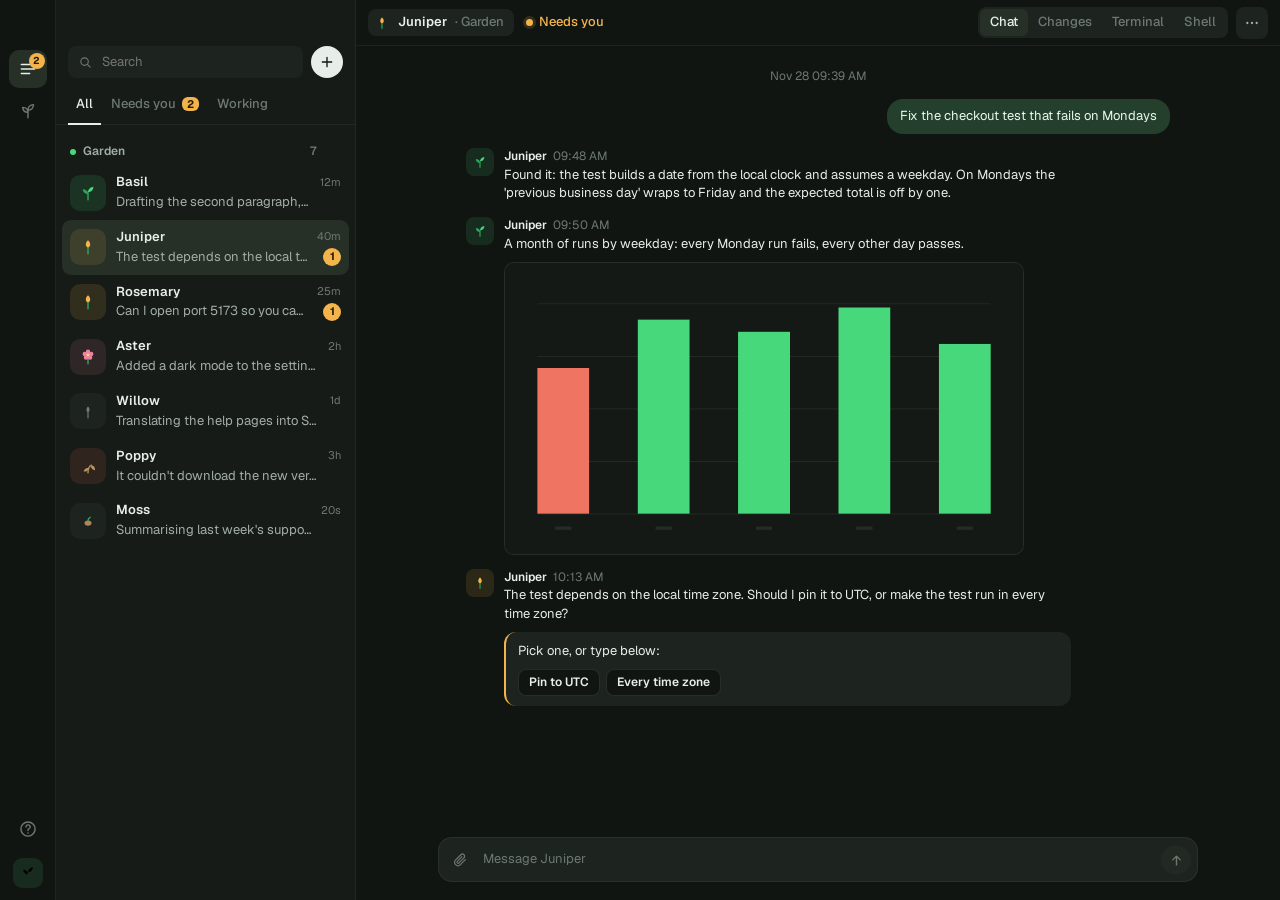
==== commit ccfcfc23: "docs(pull): nested repositories are defused too Co-Authored-By: Claude Opus 5.5 <noreply@anthropic.c" ====
--- a/static/app-demo/index.html
+++ b/static/app-demo/index.html
@@ -5,7 +5,7 @@
   <meta charset="utf-8">
   <meta name="viewport" content="width=device-width, initial-scale=1">
   <title>Tiny Systems</title>
-  <script type="module" crossorigin src="./assets/index-C-6UNl3B.js"></script>
+  <script type="module" crossorigin src="./assets/index-CEiQXPwo.js"></script>
   <link rel="stylesheet" crossorigin href="./assets/index-DOVYoRB3.css">
 </head>
 <body>
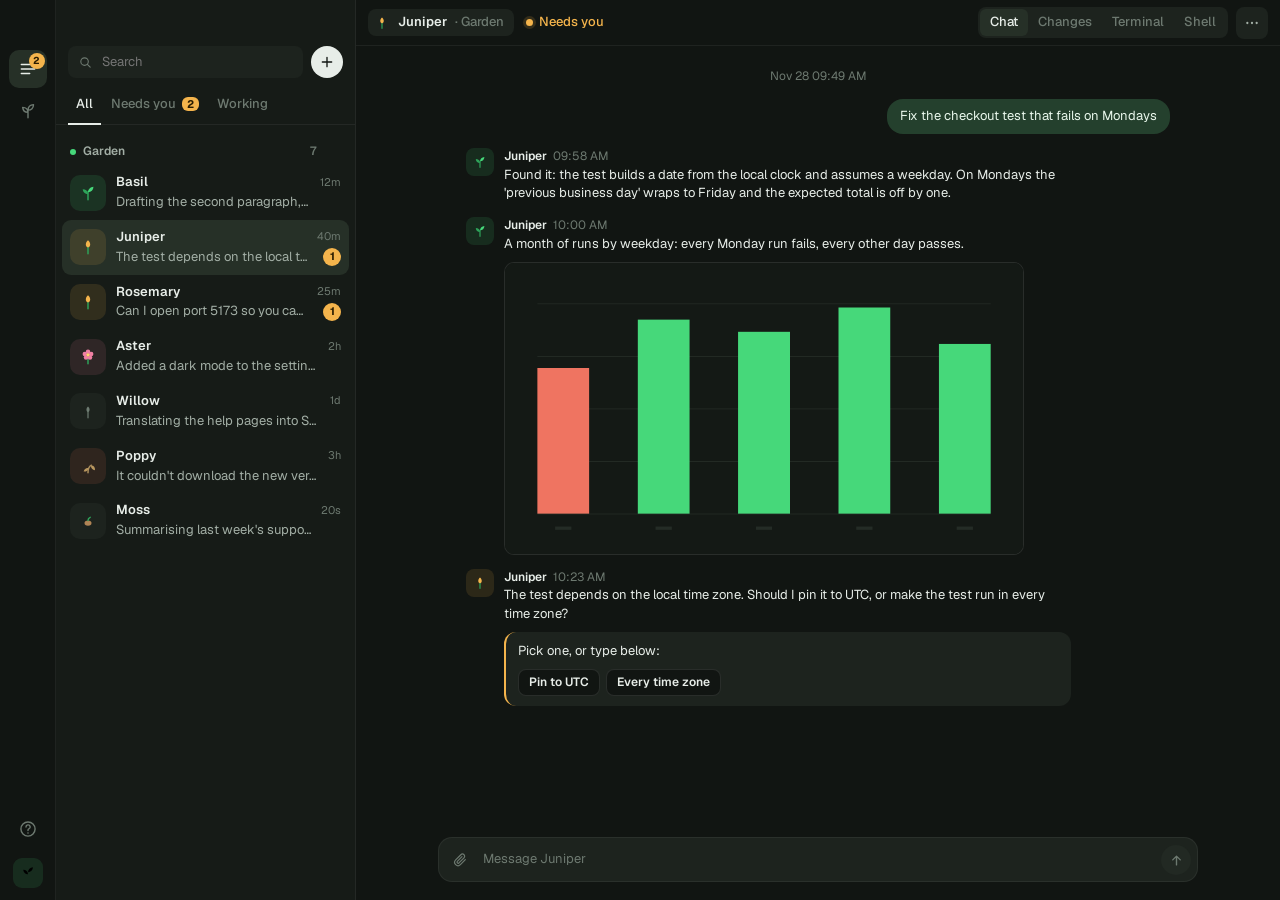
==== commit 2fd96178: "docs(pull): history comes as a bundle; the session's .git stays behind Co-Authored-By: Claude Opus 5" ====
--- a/static/app-demo/index.html
+++ b/static/app-demo/index.html
@@ -5,7 +5,7 @@
   <meta charset="utf-8">
   <meta name="viewport" content="width=device-width, initial-scale=1">
   <title>Tiny Systems</title>
-  <script type="module" crossorigin src="./assets/index-CEiQXPwo.js"></script>
+  <script type="module" crossorigin src="./assets/index-fVjqW_eK.js"></script>
   <link rel="stylesheet" crossorigin href="./assets/index-DOVYoRB3.css">
 </head>
 <body>
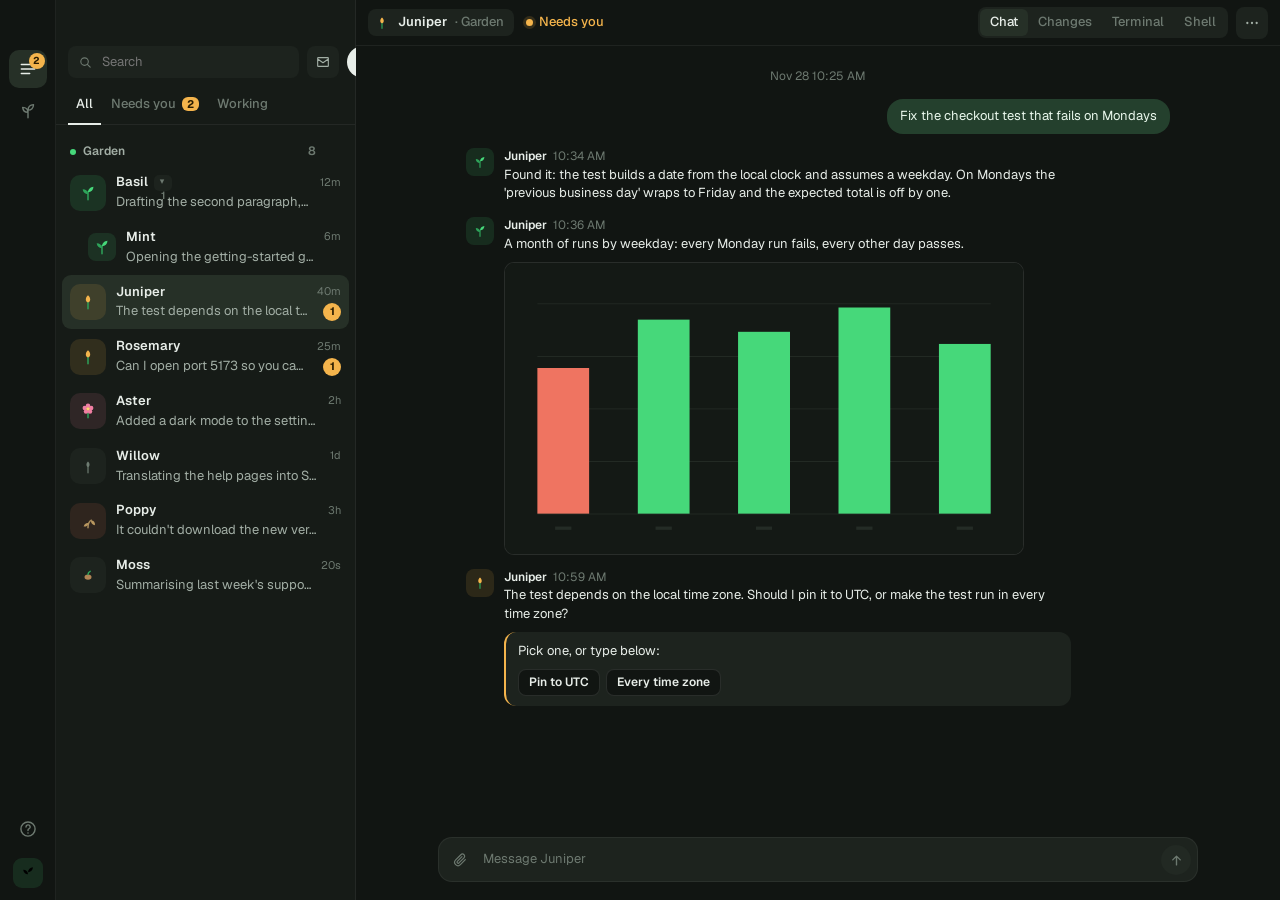
==== commit 58ed94e7: "docs: the desktop app's handoff, message-several and subagent tree; demo rebuilt Co-Authored-By: Cla" ====
--- a/static/app-demo/index.html
+++ b/static/app-demo/index.html
@@ -5,8 +5,8 @@
   <meta charset="utf-8">
   <meta name="viewport" content="width=device-width, initial-scale=1">
   <title>Tiny Systems</title>
-  <script type="module" crossorigin src="./assets/index-fVjqW_eK.js"></script>
-  <link rel="stylesheet" crossorigin href="./assets/index-DOVYoRB3.css">
+  <script type="module" crossorigin src="./assets/index-DEMthjFL.js"></script>
+  <link rel="stylesheet" crossorigin href="./assets/index-DEDp7UAT.css">
 </head>
 <body>
   <div class="app" id="app">
@@ -34,6 +34,9 @@
           <svg viewBox="0 0 24 24" width="15" height="15" aria-hidden="true"><circle cx="10.5" cy="10.5" r="6" fill="none" stroke="currentColor" stroke-width="1.8"/><path d="m15 15 4.5 4.5" stroke="currentColor" stroke-width="1.8" stroke-linecap="round"/></svg>
           <input id="search" placeholder="Search" autocomplete="off" spellcheck="false">
         </label>
+        <button class="icon-btn" id="many-btn" aria-label="Message several helpers" title="Message several helpers">
+          <svg viewBox="0 0 24 24" width="16" height="16" aria-hidden="true"><path d="M4 7.5 12 13l8-5.5M5 5.5h14a1 1 0 0 1 1 1v11a1 1 0 0 1-1 1H5a1 1 0 0 1-1-1v-11a1 1 0 0 1 1-1Z" fill="none" stroke="currentColor" stroke-width="1.7" stroke-linejoin="round"/></svg>
+        </button>
         <button class="icon-btn round" id="new-btn" aria-label="New helper" title="New helper">
           <svg viewBox="0 0 24 24" width="16" height="16" aria-hidden="true"><path d="M12 5v14M5 12h14" stroke="currentColor" stroke-width="2" stroke-linecap="round"/></svg>
         </button>
@@ -72,9 +75,18 @@
       <label class="field">What should it do? <span class="opt">optional</span>
         <textarea name="task" rows="4" placeholder="Fix the flaky checkout test and open a pull request. Leave empty to start a blank session and talk to it in the terminal."></textarea>
       </label>
-      <label class="field">Project <span class="opt">optional</span>
-        <input name="repo" placeholder="https://github.com/you/your-project">
-      </label>
+      <div class="field">Project <span class="opt">optional</span>
+        <div class="seg source" id="new-source" role="group" aria-label="Where the project comes from">
+          <button type="button" data-source="git" aria-pressed="true">From git</button>
+          <button type="button" data-source="folder" aria-pressed="false">Folder on this Mac</button>
+        </div>
+        <input name="repo" id="new-repo" placeholder="https://github.com/you/your-project">
+        <div id="new-folder" class="folder-pick" hidden>
+          <div class="folder-row"><span id="new-folder-name">No folder chosen</span><button type="button" class="btn small" id="new-folder-pick">Choose…</button></div>
+          <label class="check" id="new-continue-row" hidden><input type="checkbox" id="new-continue"> <span>Continue its Claude Code conversation<br><span class="hint" id="new-continue-note"></span></span></label>
+          <p class="hint">Sent as it is, uncommitted changes included.</p>
+        </div>
+      </div>
       <details class="advanced">
         <summary>Advanced</summary>
         <div class="row2">
--- a/static/app-demo/assets/index-DEDp7UAT.css
+++ b/static/app-demo/assets/index-DEDp7UAT.css
@@ -0,0 +1,32 @@
+@font-face{font-family:Geist Variable;font-style:normal;font-display:swap;font-weight:100 900;src:url(./geist-cyrillic-ext-wght-normal-DjL33-gN.woff2) format("woff2-variations");unicode-range:U+0460-052F,U+1C80-1C8A,U+20B4,U+2DE0-2DFF,U+A640-A69F,U+FE2E-FE2F}@font-face{font-family:Geist Variable;font-style:normal;font-display:swap;font-weight:100 900;src:url(./geist-cyrillic-wght-normal-BEAKL7Jp.woff2) format("woff2-variations");unicode-range:U+0301,U+0400-045F,U+0490-0491,U+04B0-04B1,U+2116}@font-face{font-family:Geist Variable;font-style:normal;font-display:swap;font-weight:100 900;src:url(./geist-vietnamese-wght-normal-6IgcOCM7.woff2) format("woff2-variations");unicode-range:U+0102-0103,U+0110-0111,U+0128-0129,U+0168-0169,U+01A0-01A1,U+01AF-01B0,U+0300-0301,U+0303-0304,U+0308-0309,U+0323,U+0329,U+1EA0-1EF9,U+20AB}@font-face{font-family:Geist Variable;font-style:normal;font-display:swap;font-weight:100 900;src:url(./geist-latin-ext-wght-normal-DC-KSUi6.woff2) format("woff2-variations");unicode-range:U+0100-02BA,U+02BD-02C5,U+02C7-02CC,U+02CE-02D7,U+02DD-02FF,U+0304,U+0308,U+0329,U+1D00-1DBF,U+1E00-1E9F,U+1EF2-1EFF,U+2020,U+20A0-20AB,U+20AD-20C0,U+2113,U+2C60-2C7F,U+A720-A7FF}@font-face{font-family:Geist Variable;font-style:normal;font-display:swap;font-weight:100 900;src:url(./geist-latin-wght-normal-BgDaEnEv.woff2) format("woff2-variations");unicode-range:U+0000-00FF,U+0131,U+0152-0153,U+02BB-02BC,U+02C6,U+02DA,U+02DC,U+0304,U+0308,U+0329,U+2000-206F,U+20AC,U+2122,U+2191,U+2193,U+2212,U+2215,U+FEFF,U+FFFD}@font-face{font-family:Geist Mono Variable;font-style:normal;font-display:swap;font-weight:100 900;src:url(./geist-mono-cyrillic-ext-wght-normal-X_5orZeX.woff2) format("woff2-variations");unicode-range:U+0460-052F,U+1C80-1C8A,U+20B4,U+2DE0-2DFF,U+A640-A69F,U+FE2E-FE2F}@font-face{font-family:Geist Mono Variable;font-style:normal;font-display:swap;font-weight:100 900;src:url(./geist-mono-cyrillic-wght-normal-DiZS0aHC.woff2) format("woff2-variations");unicode-range:U+0301,U+0400-045F,U+0490-0491,U+04B0-04B1,U+2116}@font-face{font-family:Geist Mono Variable;font-style:normal;font-display:swap;font-weight:100 900;src:url(./geist-mono-symbols2-wght-normal-CO5SzqOn.woff2) format("woff2-variations");unicode-range:U+2000-2001,U+2004-2008,U+200A,U+23B8-23BD,U+2500-259F}@font-face{font-family:Geist Mono Variable;font-style:normal;font-display:swap;font-weight:100 900;src:url(./geist-mono-vietnamese-wght-normal-DadHysG0.woff2) format("woff2-variations");unicode-range:U+0102-0103,U+0110-0111,U+0128-0129,U+0168-0169,U+01A0-01A1,U+01AF-01B0,U+0300-0301,U+0303-0304,U+0308-0309,U+0323,U+0329,U+1EA0-1EF9,U+20AB}@font-face{font-family:Geist Mono Variable;font-style:normal;font-display:swap;font-weight:100 900;src:url(./geist-mono-latin-ext-wght-normal-Bwz-egvJ.woff2) format("woff2-variations");unicode-range:U+0100-02BA,U+02BD-02C5,U+02C7-02CC,U+02CE-02D7,U+02DD-02FF,U+0304,U+0308,U+0329,U+1D00-1DBF,U+1E00-1E9F,U+1EF2-1EFF,U+2020,U+20A0-20AB,U+20AD-20C0,U+2113,U+2C60-2C7F,U+A720-A7FF}@font-face{font-family:Geist Mono Variable;font-style:normal;font-display:swap;font-weight:100 900;src:url(./geist-mono-latin-wght-normal-XN7g48iV.woff2) format("woff2-variations");unicode-range:U+0000-00FF,U+0131,U+0152-0153,U+02BB-02BC,U+02C6,U+02DA,U+02DC,U+0304,U+0308,U+0329,U+2000-206F,U+20AC,U+2122,U+2191,U+2193,U+2212,U+2215,U+FEFF,U+FFFD}/**
+ * Copyright (c) 2014 The xterm.js authors. All rights reserved.
+ * Copyright (c) 2012-2013, Christopher Jeffrey (MIT License)
+ * https://github.com/chjj/term.js
+ * @license MIT
+ *
+ * Permission is hereby granted, free of charge, to any person obtaining a copy
+ * of this software and associated documentation files (the "Software"), to deal
+ * in the Software without restriction, including without limitation the rights
+ * to use, copy, modify, merge, publish, distribute, sublicense, and/or sell
+ * copies of the Software, and to permit persons to whom the Software is
+ * furnished to do so, subject to the following conditions:
+ *
+ * The above copyright notice and this permission notice shall be included in
+ * all copies or substantial portions of the Software.
+ *
+ * THE SOFTWARE IS PROVIDED "AS IS", WITHOUT WARRANTY OF ANY KIND, EXPRESS OR
+ * IMPLIED, INCLUDING BUT NOT LIMITED TO THE WARRANTIES OF MERCHANTABILITY,
+ * FITNESS FOR A PARTICULAR PURPOSE AND NONINFRINGEMENT. IN NO EVENT SHALL THE
+ * AUTHORS OR COPYRIGHT HOLDERS BE LIABLE FOR ANY CLAIM, DAMAGES OR OTHER
+ * LIABILITY, WHETHER IN AN ACTION OF CONTRACT, TORT OR OTHERWISE, ARISING FROM,
+ * OUT OF OR IN CONNECTION WITH THE SOFTWARE OR THE USE OR OTHER DEALINGS IN
+ * THE SOFTWARE.
+ *
+ * Originally forked from (with the author's permission):
+ *   Fabrice Bellard's javascript vt100 for jslinux:
+ *   http://bellard.org/jslinux/
+ *   Copyright (c) 2011 Fabrice Bellard
+ *   The original design remains. The terminal itself
+ *   has been extended to include xterm CSI codes, among
+ *   other features.
+ */.xterm{cursor:text;position:relative;user-select:none;-ms-user-select:none;-webkit-user-select:none}.xterm.focus,.xterm:focus{outline:none}.xterm .xterm-helpers{position:absolute;top:0;z-index:5}.xterm .xterm-helper-textarea{padding:0;border:0;margin:0;position:absolute;opacity:0;left:-9999em;top:0;width:0;height:0;z-index:-5;white-space:nowrap;overflow:hidden;resize:none}.xterm .composition-view{background:#000;color:#fff;display:none;position:absolute;white-space:nowrap;z-index:1}.xterm .composition-view.active{display:block}.xterm .xterm-viewport{background-color:#000;overflow-y:scroll;cursor:default;position:absolute;inset:0}.xterm .xterm-screen{position:relative}.xterm .xterm-screen canvas{position:absolute;left:0;top:0}.xterm .xterm-scroll-area{visibility:hidden}.xterm-char-measure-element{display:inline-block;visibility:hidden;position:absolute;top:0;left:-9999em;line-height:normal}.xterm.enable-mouse-events{cursor:default}.xterm.xterm-cursor-pointer,.xterm .xterm-cursor-pointer{cursor:pointer}.xterm.column-select.focus{cursor:crosshair}.xterm .xterm-accessibility:not(.debug),.xterm .xterm-message{position:absolute;inset:0;z-index:10;color:transparent;pointer-events:none}.xterm .xterm-accessibility-tree:not(.debug) *::selection{color:transparent}.xterm .xterm-accessibility-tree{-webkit-user-select:text;user-select:text;white-space:pre}.xterm .live-region{position:absolute;left:-9999px;width:1px;height:1px;overflow:hidden}.xterm-dim{opacity:1!important}.xterm-underline-1{text-decoration:underline}.xterm-underline-2{text-decoration:double underline}.xterm-underline-3{text-decoration:wavy underline}.xterm-underline-4{text-decoration:dotted underline}.xterm-underline-5{text-decoration:dashed underline}.xterm-overline{text-decoration:overline}.xterm-overline.xterm-underline-1{text-decoration:overline underline}.xterm-overline.xterm-underline-2{text-decoration:overline double underline}.xterm-overline.xterm-underline-3{text-decoration:overline wavy underline}.xterm-overline.xterm-underline-4{text-decoration:overline dotted underline}.xterm-overline.xterm-underline-5{text-decoration:overline dashed underline}.xterm-strikethrough{text-decoration:line-through}.xterm-screen .xterm-decoration-container .xterm-decoration{z-index:6;position:absolute}.xterm-screen .xterm-decoration-container .xterm-decoration.xterm-decoration-top-layer{z-index:7}.xterm-decoration-overview-ruler{z-index:8;position:absolute;top:0;right:0;pointer-events:none}.xterm-decoration-top{z-index:2;position:relative}:root{--bg: #111512;--panel: #161B17;--raised: #1D231E;--hover: #222923;--active: #263027;--line: #FFFFFF0F;--line-2: #FFFFFF1A;--text: #E7EDE8;--text-2: #A2AEA5;--text-3: #6D7970;--leaf: #46D87A;--leaf-2: #2EA35A;--leaf-bg: #46D87A1F;--amber: #F4B44C;--amber-bg: #F4B44C1F;--red: #EF7461;--red-bg: #EF74611C;--petal: #F07FA3;--you: #24402D;--sans: "Geist Variable", system-ui, -apple-system, sans-serif;--mono: "Geist Mono Variable", ui-monospace, Menlo, monospace;color-scheme:dark}*{box-sizing:border-box}html,body{height:100%;margin:0}body{background:var(--bg);color:var(--text);font:13px/1.45 var(--sans);-webkit-font-smoothing:antialiased;-webkit-user-select:none;user-select:none;overflow:hidden}button,input,select,textarea{font:inherit;color:inherit}:focus-visible{outline:2px solid #46D87A80;outline-offset:1px;border-radius:6px}[hidden]{display:none!important}h1,h2,h3{margin:0;font-weight:600;letter-spacing:-.01em}::-webkit-scrollbar{width:10px;height:10px}::-webkit-scrollbar-thumb{background:#ffffff1a;border-radius:10px;border:3px solid transparent;background-clip:padding-box}.app{display:grid;grid-template-columns:56px 300px 1fr;height:100vh}.app.gardens{grid-template-columns:56px 1fr}.app.gardens .list,.app.gardens .pane{display:none}.rail{background:var(--bg);display:flex;flex-direction:column;align-items:center;gap:4px;padding-bottom:12px;border-right:1px solid var(--line)}.rail-drag{height:46px;width:100%;flex:none;--wails-draggable: drag}.rail-btn{position:relative;width:38px;height:38px;border:0;border-radius:10px;background:none;color:var(--text-3);display:grid;place-items:center;cursor:pointer}.rail-btn:hover{background:var(--hover);color:var(--text-2)}.rail-btn[aria-current=true]{background:var(--active);color:var(--text)}.rail-badge{position:absolute;top:3px;right:2px;min-width:16px;height:16px;padding:0 4px;border-radius:8px;background:var(--amber);color:#2a1c00;font-size:10px;font-weight:700;display:grid;place-items:center}.rail-fill{flex:1}.rail-mark{width:30px;height:30px;border-radius:9px;background:var(--leaf-bg);display:grid;place-items:center;margin-top:6px}.list{background:var(--panel);border-right:1px solid var(--line);display:flex;flex-direction:column;min-height:0}.list-drag{height:46px;flex:none;--wails-draggable: drag}.list-head{display:flex;gap:8px;padding:0 12px 10px}.search{flex:1;display:flex;align-items:center;gap:7px;background:var(--raised);border-radius:8px;padding:0 10px;color:var(--text-3);height:32px}.search input{flex:1;border:0;background:none;outline:none;color:var(--text);-webkit-user-select:text;user-select:text}.icon-btn{border:0;background:var(--raised);color:var(--text-2);width:32px;height:32px;border-radius:8px;display:grid;place-items:center;cursor:pointer;flex:none}.icon-btn:hover{background:var(--hover);color:var(--text)}.icon-btn.round{border-radius:50%;background:var(--text);color:var(--bg)}.icon-btn.round:hover{background:#fff}.filters{display:flex;gap:2px;padding:0 12px;border-bottom:1px solid var(--line)}.filters button{border:0;background:none;color:var(--text-3);padding:7px 8px 9px;cursor:pointer;font-weight:500;border-bottom:2px solid transparent;margin-bottom:-1px}.filters button[aria-selected=true]{color:var(--text);border-bottom-color:var(--text)}.filters .count{background:var(--amber);color:#2a1c00;border-radius:6px;padding:0 5px;font-size:11px;font-weight:700;margin-left:3px}.filters .count:empty{display:none}.rows{flex:1;overflow-y:auto;padding:6px 6px 12px}.group{display:flex;align-items:center;gap:7px;padding:12px 8px 5px;color:var(--text-3);font-weight:600;font-size:12px}.group .gdot{width:6px;height:6px;border-radius:50%;background:var(--leaf)}.group .gdot.asleep{background:var(--text-3)}.group .gn{flex:1;color:var(--text-2)}.group .gadd{display:grid;opacity:0;place-items:center;width:20px;height:20px;margin:-4px -2px -4px 0;border:0;border-radius:6px;background:none;color:var(--text-3);cursor:pointer}.group:hover .gadd,.group .gadd:focus-visible,.group.empty .gadd{opacity:1}.group .gadd:hover{background:var(--hover);color:var(--text)}.row{width:100%;display:grid;grid-template-columns:36px 1fr auto;gap:1px 10px;align-items:center;border:0;background:none;text-align:left;padding:8px;border-radius:9px;cursor:pointer}.row:hover{background:var(--hover)}.row[aria-current=true]{background:var(--active)}.row .tile{grid-row:1 / 3}.row .rname{display:flex;align-items:center;gap:6px;min-width:0;font-weight:600;color:var(--text)}.row .chip{font-weight:500;font-size:11px;color:var(--text-3);background:var(--raised);border-radius:5px;padding:0 5px;white-space:nowrap;overflow:hidden;text-overflow:ellipsis;max-width:110px}.row .time{font-size:11px;color:var(--text-3)}.row .preview{grid-column:2;color:var(--text-2);white-space:nowrap;overflow:hidden;text-overflow:ellipsis}.row .badge{grid-column:3;justify-self:end;background:var(--amber);color:#2a1c00;border-radius:9px;min-width:18px;height:18px;font-size:11px;font-weight:700;display:grid;place-items:center;padding:0 5px}.row.child{padding-left:26px;grid-template-columns:28px 1fr auto}.row.child .tile{width:28px;height:28px;border-radius:8px}.row .kids{display:inline-grid;place-items:center;min-width:18px;height:16px;padding:0 5px;border-radius:5px;background:var(--raised);color:var(--text-3);font-size:10.5px;font-weight:600;cursor:pointer}.row .kids:before{content:"▾";margin-right:2px;font-size:9px}.row .kids.folded:before{content:"▸"}.row .kids:hover{color:var(--text);background:var(--hover)}.list-empty{color:var(--text-3);padding:24px 14px;text-align:center}.tile{width:36px;height:36px;border-radius:10px;display:grid;place-items:center;background:var(--raised);flex:none}.tile-grow{background:var(--leaf-bg)}.tile-ask{background:var(--amber-bg)}.tile-done{background:#f07fa31c}.tile-fail{background:var(--red-bg)}.glyph .g-stroke{stroke:var(--leaf-2);stroke-width:1.8;stroke-linecap:round;fill:none}.glyph .g-leaf{fill:var(--leaf)}.glyph .g-leaf2{fill:var(--leaf-2)}.glyph .g-seed{fill:#b08455}.glyph .g-bud{fill:var(--amber)}.glyph .g-petals{fill:var(--petal)}.glyph .g-heart{fill:#ffd66b}.glyph .g-dry{stroke:#a88c5c}.glyph .g-dryleaf{fill:#b9975f}.glyph .g-rest{stroke:#5e6b62}.glyph .g-restleaf{fill:#6e7c72}@media (prefers-reduced-motion: no-preference){.tile-grow .glyph{transform-origin:50% 85%;animation:sway 3.6s ease-in-out var(--ph-3600, 0s) infinite}.tile-ask .glyph{animation:glow 1.8s ease-in-out var(--ph-1800, 0s) infinite}}@keyframes sway{0%,to{transform:rotate(-5deg)}50%{transform:rotate(5deg)}}@keyframes glow{0%,to{filter:none}50%{filter:drop-shadow(0 0 4px #F4B44C)}}.pane{display:flex;flex-direction:column;min-width:0;min-height:0;background:var(--bg)}.pane-drag{height:46px;flex:none;position:absolute;left:356px;right:0;top:0;--wails-draggable: drag}.pane-body{flex:1;display:flex;flex-direction:column;min-height:0}.tabbar{height:46px;display:flex;align-items:center;gap:8px;padding:0 12px;border-bottom:1px solid var(--line);flex:none;position:relative;z-index:2}.tabbar .who{display:flex;align-items:center;gap:8px;background:var(--raised);border-radius:8px;padding:4px 10px 4px 6px;font-weight:600}.tabbar .parent-link{border:0;background:none;color:var(--text-3);font:inherit;font-weight:500;padding:0 0 0 4px;cursor:pointer}.tabbar .parent-link:hover{color:var(--text);text-decoration:underline;text-underline-offset:2px}.tabbar .who .where{color:var(--text-3);font-weight:500}.tabbar .fill{flex:1;height:100%;--wails-draggable: drag}.chipbtn{display:flex;align-items:center;gap:6px;border:0;background:none;color:var(--text-2);border-radius:7px;padding:5px 8px;cursor:default}.seg{display:flex;background:var(--raised);border-radius:8px;padding:2px}.seg button{border:0;background:none;color:var(--text-3);padding:4px 10px;border-radius:6px;cursor:pointer;font-weight:500}.seg button[aria-pressed=true]{background:var(--active);color:var(--text)}.status{display:flex;align-items:center;gap:6px;font-weight:500;color:var(--text-2);padding:0 4px}.status .sd{width:7px;height:7px;border-radius:50%;background:var(--text-3)}.status.grow .sd{background:var(--leaf);box-shadow:0 0 0 3px #46d87a26}.status.ask{color:var(--amber)}.status.ask .sd{background:var(--amber);box-shadow:0 0 0 3px #f4b44c26}.status.fail{color:var(--red)}.status.fail .sd{background:var(--red)}.status.done .sd{background:var(--petal)}.chat{flex:1;overflow-y:auto;padding:22px 0 10px}.chat-inner{max-width:760px;margin:0 auto;padding:0 28px;display:flex;flex-direction:column;gap:14px}.day{align-self:center;color:var(--text-3);font-size:12px}.msg-you{align-self:flex-end;max-width:78%;background:var(--you);color:#e9f7ec;border-radius:16px;padding:8px 13px;white-space:pre-wrap;-webkit-user-select:text;user-select:text}.msg-helper{display:grid;grid-template-columns:28px 1fr;gap:0 10px;max-width:86%}.msg-helper .tile{width:28px;height:28px;border-radius:8px;grid-row:1 / 3}.msg-helper .meta{color:var(--text-3);font-size:12px}.msg-helper .meta b{color:var(--text);font-weight:600;margin-right:6px}.msg-helper .text{white-space:pre-wrap;-webkit-user-select:text;user-select:text;color:var(--text)}.shown{margin-top:8px;white-space:normal}.shown-img{display:block;padding:0;border:1px solid var(--line-2);border-radius:10px;overflow:hidden;background:var(--bg);cursor:zoom-in;max-width:min(100%,520px)}.shown-img img{display:block;max-width:100%;max-height:320px;height:auto}.shown-file{display:flex;align-items:center;gap:10px;padding:8px 10px;border:1px solid var(--line-2);border-radius:10px;background:var(--raised);max-width:520px}.shown-icon{flex:none;display:grid;place-items:center;width:34px;height:34px;border-radius:8px;background:var(--hover);color:var(--text-2);font:600 10px var(--mono, ui-monospace, monospace);text-transform:uppercase}.shown-info{flex:1;min-width:0;display:flex;flex-direction:column}.shown-info span{color:var(--text-3);font-size:12px;overflow:hidden;text-overflow:ellipsis;white-space:nowrap}.dialog.viewer{width:auto;min-width:360px;max-width:94vw;max-height:92vh}.viewer-bar{display:flex;align-items:center;gap:8px;padding:10px 12px;border-bottom:1px solid var(--line)}.viewer-bar span{flex:1;color:var(--text-2);font-size:13px;overflow:hidden;text-overflow:ellipsis;white-space:nowrap}.viewer img{display:block;max-width:100%;max-height:calc(92vh - 60px);margin:0 auto;object-fit:contain;background:var(--bg)}.ask-card{margin-top:8px;background:var(--raised);border-radius:12px;padding:10px 12px;border-left:2px solid var(--amber)}.ask-card .opts{display:flex;gap:6px;flex-wrap:wrap;margin-top:8px}.ask-card .btn{background:var(--bg);border:1px solid var(--line-2)}.ask-card .btn:hover{border-color:#f4b44c99;color:var(--amber)}.ask-card.answered{border-left-color:var(--leaf-2)}.ask-card .answer{color:var(--text-2);font-size:12px;margin-top:4px}.ask-card .answer b{color:var(--leaf);font-weight:600}.ask-card.action .act-what{display:block;font-weight:600}.act-params{display:grid;grid-template-columns:max-content 1fr;gap:2px 12px;margin:6px 0 0;font-size:12px}.act-params dt{color:var(--text-3)}.act-params dd{margin:0;color:var(--text);font-family:var(--mono);overflow-wrap:anywhere;white-space:pre-wrap;max-height:9em;overflow-y:auto}.act-warn{margin-top:6px;color:var(--amber);font-size:12px}.ask-card .btn.allow{background:var(--amber);color:#2a1c00;border-color:transparent}.ask-card .btn.allow:hover{background:#f7c56e;color:#2a1c00}.changes{flex:1;display:flex;flex-direction:column;min-height:0}.ch-head{display:flex;align-items:center;gap:10px;padding:8px 12px 8px 16px;border-bottom:1px solid var(--line);flex:none}.ch-branch{font:500 12px var(--mono);color:var(--text-2);background:var(--raised);border-radius:6px;padding:2px 8px;-webkit-user-select:text;user-select:text}.ch-sum{color:var(--text-2)}.ch-out{color:var(--amber);font-size:12px}.plus{color:var(--leaf);font-weight:600}.minus{color:var(--red);font-weight:600}.ch-body{flex:1;display:grid;grid-template-columns:minmax(200px,280px) 1fr;min-height:0}.ch-files{overflow-y:auto;padding:6px;border-right:1px solid var(--line)}.ch-file{width:100%;display:grid;grid-template-columns:8px 1fr auto;gap:8px;align-items:center;border:0;background:none;text-align:left;padding:6px 8px;border-radius:7px;cursor:pointer;font-size:12.5px}.ch-file:hover{background:var(--hover)}.ch-file[aria-current=true]{background:var(--active)}.ch-name{min-width:0;overflow:hidden;text-overflow:ellipsis;white-space:nowrap;direction:rtl;text-align:left}.ch-dir{color:var(--text-3)}.ch-size{font-size:11px;color:var(--text-3);white-space:nowrap}.ch-dot{width:7px;height:7px;border-radius:50%;border:1.5px solid var(--text-3)}.ch-dot.on{background:var(--leaf-2);border-color:var(--leaf-2)}.ch-patch{overflow:auto;background:#0d110e;min-width:0}.ch-note{display:flex;align-items:center;gap:8px;color:var(--text-3);padding:18px 16px}.ch-note.bad{color:var(--red)}.ch-note .spin,.ch-patch .spin{width:12px;height:12px;border-radius:50%;border:2px solid var(--line-2);border-top-color:var(--leaf);animation:spin 1s linear infinite}.diff{font:12px/1.55 var(--mono);padding:6px 0 16px;min-width:max-content;-webkit-user-select:text;user-select:text}.dl{display:grid;grid-template-columns:44px 44px 1fr}.dl .ln{color:#4b574e;text-align:right;padding-right:10px;-webkit-user-select:none;user-select:none}.dl .tx{white-space:pre;padding:0 16px 0 6px;color:#c9d4cb}.dl.add{background:#46d87a14}.dl.add .tx{color:#b6f0c9}.dl.add .tx:before{content:"+";position:absolute;margin-left:-10px;color:var(--leaf)}.dl.del{background:#ef746114}.dl.del .tx{color:#f6c2b9}.dl.del .tx:before{content:"−";position:absolute;margin-left:-10px;color:var(--red)}.dl.hunk{background:#7fb2e00d;margin:6px 0 2px}.dl.hunk .tx{color:#7fa4c6}.working{display:flex;align-items:center;gap:8px;color:var(--text-2)}.working .spin{width:12px;height:12px;border-radius:50%;border:2px solid var(--line-2);border-top-color:var(--leaf);animation:spin 1s linear var(--ph-1000, 0s) infinite}@keyframes spin{to{transform:rotate(360deg)}}.resting{display:flex;align-items:center;gap:10px;background:var(--raised);color:var(--text-2);border-radius:12px;padding:8px 10px 8px 12px}.resting span{flex:1}.problem{background:var(--red-bg);color:#f6b3a8;border-radius:12px;padding:9px 12px;-webkit-user-select:text;user-select:text}.composer{padding:10px 28px 18px;flex:none}.composer-inner{max-width:760px;margin:0 auto;display:flex;align-items:flex-end;gap:8px;background:var(--raised);border-radius:14px;padding:6px 6px 6px 14px;border:1px solid var(--line)}.attach{width:30px;height:30px;margin-left:-8px;border:0;border-radius:50%;background:none;color:var(--text-3);display:grid;place-items:center;cursor:pointer;flex:none}.attach:hover{background:var(--hover);color:var(--text)}.pane-body{--wails-drop-target: drop}.pane-body.wails-drop-target-active .composer-inner{border-color:var(--leaf);box-shadow:0 0 0 3px var(--leaf-bg)}.pane-body.wails-drop-target-active .chat{background:linear-gradient(var(--leaf-bg),transparent 40%)}.composer textarea{flex:1;border:0;background:none;outline:none;resize:none;padding:6px 0;max-height:160px;color:var(--text);-webkit-user-select:text;user-select:text}.composer textarea::placeholder{color:var(--text-3)}.send{width:30px;height:30px;border-radius:50%;border:0;background:var(--text);color:var(--bg);display:grid;place-items:center;cursor:pointer;flex:none}.send:disabled{background:var(--hover);color:var(--text-3);cursor:default}.term-wrap{flex:1;position:relative;min-height:0;background:#0d110e}.term-wrap .term{position:absolute;inset:10px 6px 6px 14px}.term-note{position:absolute;inset:0;display:grid;place-items:center;color:var(--text-3)}.pane-empty{flex:1;display:grid;place-items:center;text-align:center;color:var(--text-3);padding:40px}.pane-empty h2{color:var(--text);font-size:18px;margin:12px 0 4px}.pane-empty .mark{opacity:.9}.btn{border:0;border-radius:8px;padding:7px 12px;cursor:pointer;font-weight:600;background:var(--raised);color:var(--text);white-space:nowrap}.btn:hover{background:var(--hover)}.btn.primary{background:var(--text);color:var(--bg)}.btn.primary:hover{background:#fff}.btn.green{background:var(--leaf);color:#062312}.btn.ghost{background:none;color:var(--text-2)}.btn.ghost:hover{background:var(--hover);color:var(--text)}.btn.danger{background:var(--red-bg);color:var(--red)}.btn.small{padding:4px 10px;font-size:12px}.btn:disabled{opacity:.45;cursor:default}.menu{position:fixed;z-index:20;background:var(--raised);border:1px solid var(--line-2);border-radius:10px;padding:4px;min-width:170px;box-shadow:0 16px 40px -12px #000c}.menu button{display:block;width:100%;text-align:left;border:0;background:none;padding:7px 10px;border-radius:7px;cursor:pointer}.menu button:hover{background:var(--hover)}.menu button.danger{color:var(--red)}.gardens-view{display:flex;flex-direction:column;min-height:0;overflow-y:auto}.gv-head{display:flex;justify-content:space-between;align-items:flex-end;gap:16px;padding:46px 32px 18px;max-width:980px}.gv-head h1{font-size:22px}.gv-head p{margin:4px 0 0;color:var(--text-2)}.gv-rows{padding:0 32px 32px;display:flex;flex-direction:column;gap:8px;max-width:980px}.gv-row{background:var(--panel);border:1px solid var(--line);border-radius:12px;padding:12px 14px;display:grid;grid-template-columns:36px 1.4fr 1fr 1fr 150px auto;gap:12px;align-items:center}.gv-row .gname b{display:block;font-weight:600}.gv-row .gname{min-width:0}.gv-row .gname span{display:block;overflow:hidden;text-overflow:ellipsis;white-space:nowrap}.gv-row .gname span,.gv-row .cell span{color:var(--text-3);font-size:12px}.gv-row .cell b{display:block;font-weight:500}.pill{display:inline-flex;align-items:center;gap:6px;font-weight:500}.pill:before{content:"";width:7px;height:7px;border-radius:50%;background:var(--leaf)}.pill.off:before{background:var(--text-3)}.pill.warn:before{background:var(--amber)}.disk{height:6px;border-radius:3px;background:var(--hover);overflow:hidden;margin-top:4px}.disk i{display:block;height:100%;background:var(--leaf-2)}.disk.low i{background:var(--amber)}.disk.full i{background:var(--red)}.gv-row .cell .sbx{display:block;margin-top:4px}.gv-row .cell .sbx.on{color:var(--leaf)}.gv-actions{display:flex;gap:6px;justify-content:flex-end}.gv-note{grid-column:2 / -1;color:var(--amber);font-size:12px;display:flex;gap:8px;align-items:center}.gv-note.bad{color:var(--red)}.gv-note select{background:var(--raised);border:0;border-radius:6px;padding:3px 26px 3px 8px}.dialog{border:1px solid var(--line-2);border-radius:16px;padding:0;background:var(--panel);color:var(--text);width:min(500px,92vw);box-shadow:0 30px 80px -20px #000e}.dialog.small{width:min(400px,92vw)}.dialog::backdrop{background:#0008;-webkit-backdrop-filter:blur(2px);backdrop-filter:blur(2px)}.dialog form,.wz{padding:20px 22px 18px;display:flex;flex-direction:column;gap:13px}.dialog h2{font-size:17px}.dialog .body{margin:0;color:var(--text-2)}.field{display:flex;flex-direction:column;gap:5px;font-weight:500;color:var(--text-2);font-size:12px}.field .opt{color:var(--text-3);font-weight:400}.field input,.field select,.field textarea{font-size:13px;color:var(--text);border:1px solid var(--line);border-radius:8px;padding:8px 10px;background:var(--raised);-webkit-user-select:text;user-select:text}.field input:focus,.field select:focus,.field textarea:focus{border-color:#46d87a66;outline:none}.field textarea{resize:vertical}select{-webkit-appearance:none;appearance:none;cursor:pointer;padding-right:30px!important;background-image:url("data:image/svg+xml,%3Csvg xmlns='http://www.w3.org/2000/svg' width='10' height='6' viewBox='0 0 10 6'%3E%3Cpath d='M1 1l4 4 4-4' fill='none' stroke='%23A2AEA5' stroke-width='1.5' stroke-linecap='round' stroke-linejoin='round'/%3E%3C/svg%3E");background-repeat:no-repeat;background-position:right 10px center}.row2{display:grid;grid-template-columns:1fr 1fr;gap:10px}.row3{display:grid;grid-template-columns:1fr 1fr 1fr;gap:10px}.hint{margin:0;color:var(--text-3);font-size:12px}.advanced{border:1px solid var(--line);border-radius:10px;padding:0 12px}.advanced summary{cursor:pointer;padding:8px 0;font-weight:500;color:var(--text-2)}.advanced[open]{padding-bottom:12px}.advanced>*+*{margin-top:10px}.check{display:flex;gap:8px;align-items:flex-start;color:var(--text-2)}.check input{margin-top:2px;accent-color:var(--leaf)}.seg.source{align-self:flex-start;margin-bottom:2px}.folder-pick{display:flex;flex-direction:column;gap:8px}.folder-row{display:flex;align-items:center;gap:8px;border:1px solid var(--line);border-radius:8px;padding:6px 6px 6px 10px;background:var(--raised);color:var(--text);font-size:13px;font-weight:400}.folder-row span{flex:1;min-width:0;overflow:hidden;text-overflow:ellipsis;white-space:nowrap}.hint.warn{color:var(--amber)}.many{padding:0!important;display:flex;flex-direction:column;gap:10px}.many-list{max-height:260px;overflow-y:auto;border:1px solid var(--line);border-radius:10px;padding:4px 10px 8px;display:flex;flex-direction:column;gap:4px}.many-garden{color:var(--text-3);font-size:12px;font-weight:600;padding-top:6px}.many-list .check{align-items:center;color:var(--text)}.many-what{color:var(--text-3);font-size:12px;margin-left:4px;overflow:hidden;text-overflow:ellipsis;white-space:nowrap;flex:1;min-width:0}.many-all{font-weight:500}.actions{display:flex;justify-content:flex-end;gap:6px;margin-top:2px}.wizard{width:min(560px,94vw)}.wz .lead{margin:-6px 0 0;color:var(--text-2)}.places{display:grid;grid-template-columns:1fr 1fr;gap:10px}.place{border:1px solid var(--line);background:var(--raised);text-align:left;cursor:pointer;border-radius:12px;padding:14px;display:flex;flex-direction:column;gap:4px}.place:hover{border-color:#46d87a66}.place b{font-weight:600;font-size:14px;margin-top:6px}.place span{color:var(--text-2);font-size:12px}.steps{display:flex;flex-direction:column;gap:2px}.step{display:grid;grid-template-columns:22px 1fr;gap:0 10px;align-items:center;padding:6px 0;color:var(--text-3)}.step .ic{width:16px;height:16px;border-radius:50%;border:1.5px solid var(--line-2);justify-self:center}.step.active{color:var(--text)}.step.active .ic{border-color:var(--leaf);border-top-color:transparent;animation:spin 1s linear infinite}.step.ok{color:var(--text-2)}.step.ok .ic{background:var(--leaf);border-color:var(--leaf)}.step.warn .ic{background:var(--amber);border-color:var(--amber)}.step.error{color:var(--red)}.step.error .ic{background:var(--red);border-color:var(--red)}.step .sd{grid-column:2;font-size:12px;color:var(--text-3);-webkit-user-select:text;user-select:text}.step.warn .sd{color:var(--amber)}.step.error .sd{color:var(--red)}.trust{background:var(--amber-bg);border-radius:10px;padding:12px;-webkit-user-select:text;user-select:text}.trust p{margin:0 0 6px;color:var(--text-2)}.trust code{display:block;font:600 12px var(--mono);word-break:break-all;color:var(--amber)}.techlog summary{cursor:pointer;color:var(--text-3);font-size:12px}.techlog pre{margin:6px 0 0;max-height:160px;overflow:auto;background:#0d110e;color:#b9c6bc;border-radius:8px;padding:8px 10px;font:11px/1.45 var(--mono);white-space:pre-wrap;-webkit-user-select:text;user-select:text}.toast{position:fixed;bottom:18px;left:50%;transform:translate(-50%);z-index:30;background:var(--text);color:var(--bg);padding:8px 14px;border-radius:9px;font-weight:600;max-width:70vw;box-shadow:0 12px 30px -10px #000c}.toast.bad{background:var(--red);color:#2a0a05}.update{position:fixed;left:72px;bottom:14px;z-index:30;display:flex;align-items:center;gap:10px;padding:8px 8px 8px 14px;border-radius:12px;background:var(--panel);border:1px solid var(--line-2);box-shadow:0 12px 32px -12px #000;color:var(--text)}.update[hidden]{display:none}.update-dot{width:8px;height:8px;border-radius:50%;background:var(--leaf);box-shadow:0 0 0 4px var(--leaf-bg)}.keyblock{display:flex;flex-direction:column;gap:6px}.keyblock[hidden]{display:none}.linkish{background:none;border:0;padding:0;font:inherit;color:var(--leaf);cursor:pointer;text-decoration:underline;text-underline-offset:2px}.hint code{font-family:var(--mono, ui-monospace);font-size:11px;color:var(--text-2)}@media (prefers-reduced-motion: no-preference){:root{--ease: cubic-bezier(.2, .8, .2, 1);--spring: cubic-bezier(.34, 1.56, .64, 1)}.rail-btn,.icon-btn,.btn,.row,.seg button,.filters button,.menu button,.place,.send,.chipbtn,.linkish,.search,.composer-inner,.field input,.field select,.field textarea,.gv-row{transition:background-color .16s var(--ease),color .16s var(--ease),border-color .16s var(--ease),box-shadow .2s var(--ease),transform .18s var(--spring),opacity .16s var(--ease)}.btn:active:not(:disabled),.icon-btn:active,.rail-btn:active,.seg button:active:not(:disabled),.menu button:active,.place:active{transform:scale(.97)}.row:active{transform:scale(.985)}.row .tile,.msg-helper .tile{transition:transform .22s var(--spring)}.row:hover .tile{transform:scale(1.06)}.icon-btn.round:hover,.send:not(:disabled):hover{transform:scale(1.06)}.icon-btn.round svg{transition:transform .3s var(--spring)}.icon-btn.round:hover svg{transform:rotate(90deg)}.place:hover{transform:translateY(-1px);box-shadow:0 8px 20px -12px #000}.ask-card .btn:hover{transform:translateY(-1px)}.composer-inner:focus-within{border-color:#46d87a40;box-shadow:0 0 0 3px #46d87a12}.search:focus-within{box-shadow:0 0 0 1px #46d87a40}.send:not(:disabled){animation:ready .28s var(--spring)}.row.enter{animation:rise .32s var(--ease) both}.row.changed{animation:flash 1.2s var(--ease)}.msg-you.enter{animation:rise .3s var(--ease) both;transform-origin:100% 100%}.msg-helper.enter{animation:rise .34s var(--ease) both}.chat.enter,.term-wrap.enter,.gardens-view{animation:fade .2s var(--ease)}.working,.row[data-kind=grow] .preview,.status.grow{background:linear-gradient(100deg,var(--text-2) 40%,var(--text) 50%,var(--text-2) 60%) 0 0 / 250% 100%;-webkit-background-clip:text;background-clip:text;color:transparent;animation:shimmer 3.2s linear var(--ph-3200, 0s) infinite}.status.grow .sd{animation:breathe 3.2s ease-in-out var(--ph-3200, 0s) infinite}.dialog[open]{animation:open .22s var(--ease)}.dialog[open]::backdrop{animation:fade .22s var(--ease)}.menu:not([hidden]){animation:drop .14s var(--ease);transform-origin:top right}.toast.pop{animation:toast .26s var(--spring)}.update:not([hidden]){animation:rise .4s var(--ease) both}.disk i{transition:width .6s var(--ease)}}@keyframes rise{0%{opacity:0;transform:translateY(6px)}to{opacity:1;transform:none}}@keyframes fade{0%{opacity:0}to{opacity:1}}@keyframes open{0%{opacity:0;transform:scale(.97) translateY(4px)}to{opacity:1;transform:none}}@keyframes drop{0%{opacity:0;transform:scale(.96) translateY(-3px)}to{opacity:1;transform:none}}@keyframes toast{0%{opacity:0;transform:translate(-50%,8px) scale(.96)}to{opacity:1;transform:translate(-50%)}}@keyframes flash{0%{background-color:#46d87a1a}to{background-color:transparent}}@keyframes ready{0%{transform:scale(.85)}to{transform:none}}@keyframes shimmer{0%{background-position:100% 0}to{background-position:-150% 0}}@keyframes breathe{0%,to{box-shadow:0 0 0 3px #46d87a26}50%{box-shadow:0 0 0 5px #46d87a10}}
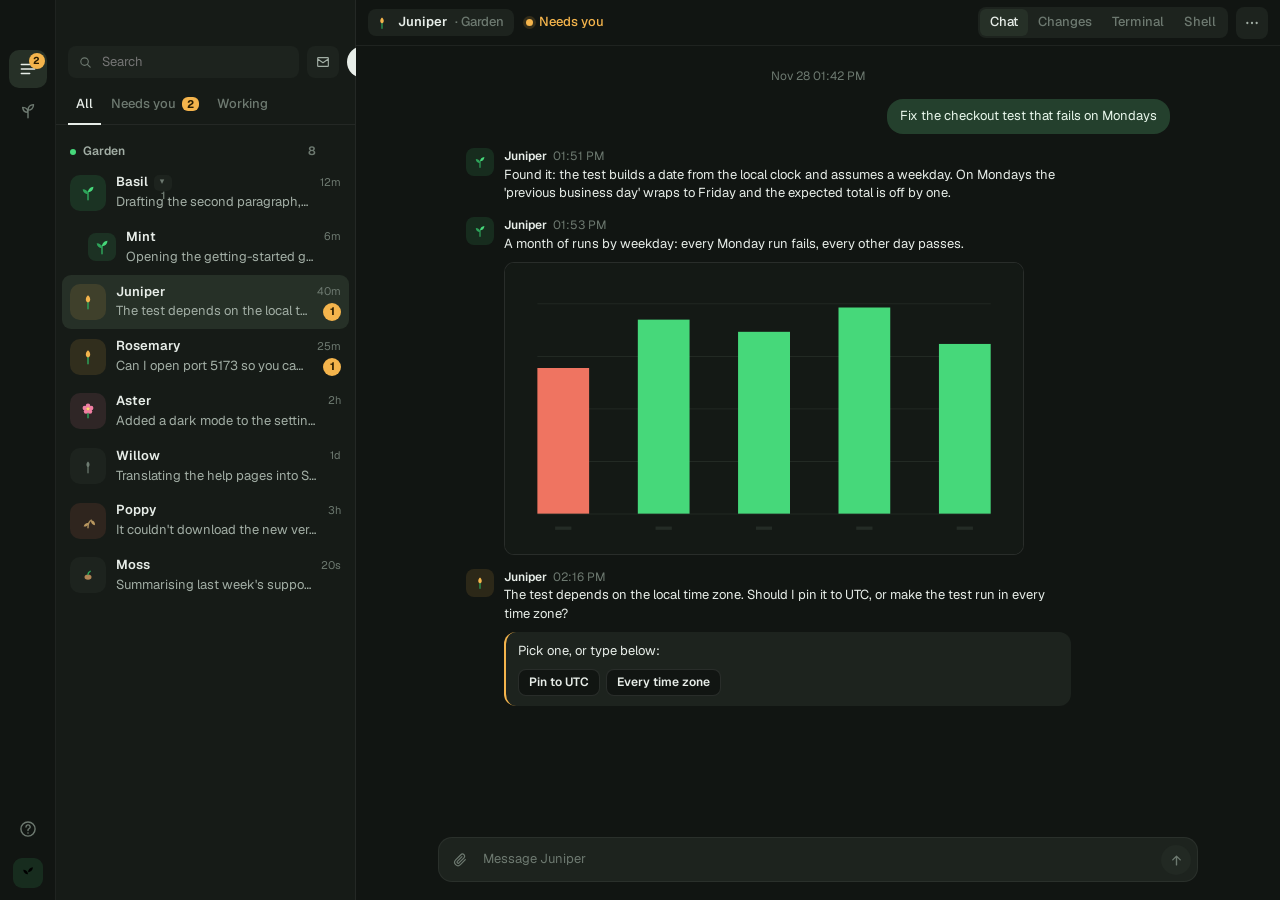
==== commit 91dc20cb: "docs: app garden settings, tiny egress remove; rebuild app demo Co-Authored-By: Claude Opus 5.5 <nor" ====
--- a/static/app-demo/index.html
+++ b/static/app-demo/index.html
@@ -5,8 +5,8 @@
   <meta charset="utf-8">
   <meta name="viewport" content="width=device-width, initial-scale=1">
   <title>Tiny Systems</title>
-  <script type="module" crossorigin src="./assets/index-DEMthjFL.js"></script>
-  <link rel="stylesheet" crossorigin href="./assets/index-DEDp7UAT.css">
+  <script type="module" crossorigin src="./assets/index-C-VSb2go.js"></script>
+  <link rel="stylesheet" crossorigin href="./assets/index-DgHH2WWD.css">
 </head>
 <body>
   <div class="app" id="app">
@@ -71,7 +71,10 @@
   <dialog id="new-dialog" class="dialog">
     <form id="new-form" method="dialog">
       <h2>New helper</h2>
-      <label class="field">Garden <select name="garden" id="new-garden"></select></label>
+      <div class="row2 tight">
+        <label class="field">Garden <select name="garden" id="new-garden"></select></label>
+        <label class="field" id="new-preset-row" hidden>Preset <select id="new-preset"></select></label>
+      </div>
       <label class="field">What should it do? <span class="opt">optional</span>
         <textarea name="task" rows="4" placeholder="Fix the flaky checkout test and open a pull request. Leave empty to start a blank session and talk to it in the terminal."></textarea>
       </label>
@@ -103,6 +106,11 @@
           </label>
         </div>
         <label class="field">Container image <input name="image" placeholder="default"></label>
+        <div class="preset-save">
+          <input id="preset-name" placeholder="Name these choices to reuse them" aria-label="Preset name" autocomplete="off" spellcheck="false" autocapitalize="off">
+          <button type="button" class="btn small" id="preset-save">Save preset</button>
+          <button type="button" class="btn small ghost" id="preset-forget" hidden>Forget</button>
+        </div>
       </details>
       <div class="actions">
         <button type="button" class="btn ghost" id="new-cancel">Cancel</button>
--- a/static/app-demo/assets/index-DgHH2WWD.css
+++ b/static/app-demo/assets/index-DgHH2WWD.css
@@ -0,0 +1,32 @@
+@font-face{font-family:Geist Variable;font-style:normal;font-display:swap;font-weight:100 900;src:url(./geist-cyrillic-ext-wght-normal-DjL33-gN.woff2) format("woff2-variations");unicode-range:U+0460-052F,U+1C80-1C8A,U+20B4,U+2DE0-2DFF,U+A640-A69F,U+FE2E-FE2F}@font-face{font-family:Geist Variable;font-style:normal;font-display:swap;font-weight:100 900;src:url(./geist-cyrillic-wght-normal-BEAKL7Jp.woff2) format("woff2-variations");unicode-range:U+0301,U+0400-045F,U+0490-0491,U+04B0-04B1,U+2116}@font-face{font-family:Geist Variable;font-style:normal;font-display:swap;font-weight:100 900;src:url(./geist-vietnamese-wght-normal-6IgcOCM7.woff2) format("woff2-variations");unicode-range:U+0102-0103,U+0110-0111,U+0128-0129,U+0168-0169,U+01A0-01A1,U+01AF-01B0,U+0300-0301,U+0303-0304,U+0308-0309,U+0323,U+0329,U+1EA0-1EF9,U+20AB}@font-face{font-family:Geist Variable;font-style:normal;font-display:swap;font-weight:100 900;src:url(./geist-latin-ext-wght-normal-DC-KSUi6.woff2) format("woff2-variations");unicode-range:U+0100-02BA,U+02BD-02C5,U+02C7-02CC,U+02CE-02D7,U+02DD-02FF,U+0304,U+0308,U+0329,U+1D00-1DBF,U+1E00-1E9F,U+1EF2-1EFF,U+2020,U+20A0-20AB,U+20AD-20C0,U+2113,U+2C60-2C7F,U+A720-A7FF}@font-face{font-family:Geist Variable;font-style:normal;font-display:swap;font-weight:100 900;src:url(./geist-latin-wght-normal-BgDaEnEv.woff2) format("woff2-variations");unicode-range:U+0000-00FF,U+0131,U+0152-0153,U+02BB-02BC,U+02C6,U+02DA,U+02DC,U+0304,U+0308,U+0329,U+2000-206F,U+20AC,U+2122,U+2191,U+2193,U+2212,U+2215,U+FEFF,U+FFFD}@font-face{font-family:Geist Mono Variable;font-style:normal;font-display:swap;font-weight:100 900;src:url(./geist-mono-cyrillic-ext-wght-normal-X_5orZeX.woff2) format("woff2-variations");unicode-range:U+0460-052F,U+1C80-1C8A,U+20B4,U+2DE0-2DFF,U+A640-A69F,U+FE2E-FE2F}@font-face{font-family:Geist Mono Variable;font-style:normal;font-display:swap;font-weight:100 900;src:url(./geist-mono-cyrillic-wght-normal-DiZS0aHC.woff2) format("woff2-variations");unicode-range:U+0301,U+0400-045F,U+0490-0491,U+04B0-04B1,U+2116}@font-face{font-family:Geist Mono Variable;font-style:normal;font-display:swap;font-weight:100 900;src:url(./geist-mono-symbols2-wght-normal-CO5SzqOn.woff2) format("woff2-variations");unicode-range:U+2000-2001,U+2004-2008,U+200A,U+23B8-23BD,U+2500-259F}@font-face{font-family:Geist Mono Variable;font-style:normal;font-display:swap;font-weight:100 900;src:url(./geist-mono-vietnamese-wght-normal-DadHysG0.woff2) format("woff2-variations");unicode-range:U+0102-0103,U+0110-0111,U+0128-0129,U+0168-0169,U+01A0-01A1,U+01AF-01B0,U+0300-0301,U+0303-0304,U+0308-0309,U+0323,U+0329,U+1EA0-1EF9,U+20AB}@font-face{font-family:Geist Mono Variable;font-style:normal;font-display:swap;font-weight:100 900;src:url(./geist-mono-latin-ext-wght-normal-Bwz-egvJ.woff2) format("woff2-variations");unicode-range:U+0100-02BA,U+02BD-02C5,U+02C7-02CC,U+02CE-02D7,U+02DD-02FF,U+0304,U+0308,U+0329,U+1D00-1DBF,U+1E00-1E9F,U+1EF2-1EFF,U+2020,U+20A0-20AB,U+20AD-20C0,U+2113,U+2C60-2C7F,U+A720-A7FF}@font-face{font-family:Geist Mono Variable;font-style:normal;font-display:swap;font-weight:100 900;src:url(./geist-mono-latin-wght-normal-XN7g48iV.woff2) format("woff2-variations");unicode-range:U+0000-00FF,U+0131,U+0152-0153,U+02BB-02BC,U+02C6,U+02DA,U+02DC,U+0304,U+0308,U+0329,U+2000-206F,U+20AC,U+2122,U+2191,U+2193,U+2212,U+2215,U+FEFF,U+FFFD}/**
+ * Copyright (c) 2014 The xterm.js authors. All rights reserved.
+ * Copyright (c) 2012-2013, Christopher Jeffrey (MIT License)
+ * https://github.com/chjj/term.js
+ * @license MIT
+ *
+ * Permission is hereby granted, free of charge, to any person obtaining a copy
+ * of this software and associated documentation files (the "Software"), to deal
+ * in the Software without restriction, including without limitation the rights
+ * to use, copy, modify, merge, publish, distribute, sublicense, and/or sell
+ * copies of the Software, and to permit persons to whom the Software is
+ * furnished to do so, subject to the following conditions:
+ *
+ * The above copyright notice and this permission notice shall be included in
+ * all copies or substantial portions of the Software.
+ *
+ * THE SOFTWARE IS PROVIDED "AS IS", WITHOUT WARRANTY OF ANY KIND, EXPRESS OR
+ * IMPLIED, INCLUDING BUT NOT LIMITED TO THE WARRANTIES OF MERCHANTABILITY,
+ * FITNESS FOR A PARTICULAR PURPOSE AND NONINFRINGEMENT. IN NO EVENT SHALL THE
+ * AUTHORS OR COPYRIGHT HOLDERS BE LIABLE FOR ANY CLAIM, DAMAGES OR OTHER
+ * LIABILITY, WHETHER IN AN ACTION OF CONTRACT, TORT OR OTHERWISE, ARISING FROM,
+ * OUT OF OR IN CONNECTION WITH THE SOFTWARE OR THE USE OR OTHER DEALINGS IN
+ * THE SOFTWARE.
+ *
+ * Originally forked from (with the author's permission):
+ *   Fabrice Bellard's javascript vt100 for jslinux:
+ *   http://bellard.org/jslinux/
+ *   Copyright (c) 2011 Fabrice Bellard
+ *   The original design remains. The terminal itself
+ *   has been extended to include xterm CSI codes, among
+ *   other features.
+ */.xterm{cursor:text;position:relative;user-select:none;-ms-user-select:none;-webkit-user-select:none}.xterm.focus,.xterm:focus{outline:none}.xterm .xterm-helpers{position:absolute;top:0;z-index:5}.xterm .xterm-helper-textarea{padding:0;border:0;margin:0;position:absolute;opacity:0;left:-9999em;top:0;width:0;height:0;z-index:-5;white-space:nowrap;overflow:hidden;resize:none}.xterm .composition-view{background:#000;color:#fff;display:none;position:absolute;white-space:nowrap;z-index:1}.xterm .composition-view.active{display:block}.xterm .xterm-viewport{background-color:#000;overflow-y:scroll;cursor:default;position:absolute;inset:0}.xterm .xterm-screen{position:relative}.xterm .xterm-screen canvas{position:absolute;left:0;top:0}.xterm .xterm-scroll-area{visibility:hidden}.xterm-char-measure-element{display:inline-block;visibility:hidden;position:absolute;top:0;left:-9999em;line-height:normal}.xterm.enable-mouse-events{cursor:default}.xterm.xterm-cursor-pointer,.xterm .xterm-cursor-pointer{cursor:pointer}.xterm.column-select.focus{cursor:crosshair}.xterm .xterm-accessibility:not(.debug),.xterm .xterm-message{position:absolute;inset:0;z-index:10;color:transparent;pointer-events:none}.xterm .xterm-accessibility-tree:not(.debug) *::selection{color:transparent}.xterm .xterm-accessibility-tree{-webkit-user-select:text;user-select:text;white-space:pre}.xterm .live-region{position:absolute;left:-9999px;width:1px;height:1px;overflow:hidden}.xterm-dim{opacity:1!important}.xterm-underline-1{text-decoration:underline}.xterm-underline-2{text-decoration:double underline}.xterm-underline-3{text-decoration:wavy underline}.xterm-underline-4{text-decoration:dotted underline}.xterm-underline-5{text-decoration:dashed underline}.xterm-overline{text-decoration:overline}.xterm-overline.xterm-underline-1{text-decoration:overline underline}.xterm-overline.xterm-underline-2{text-decoration:overline double underline}.xterm-overline.xterm-underline-3{text-decoration:overline wavy underline}.xterm-overline.xterm-underline-4{text-decoration:overline dotted underline}.xterm-overline.xterm-underline-5{text-decoration:overline dashed underline}.xterm-strikethrough{text-decoration:line-through}.xterm-screen .xterm-decoration-container .xterm-decoration{z-index:6;position:absolute}.xterm-screen .xterm-decoration-container .xterm-decoration.xterm-decoration-top-layer{z-index:7}.xterm-decoration-overview-ruler{z-index:8;position:absolute;top:0;right:0;pointer-events:none}.xterm-decoration-top{z-index:2;position:relative}:root{--bg: #111512;--panel: #161B17;--raised: #1D231E;--hover: #222923;--active: #263027;--line: #FFFFFF0F;--line-2: #FFFFFF1A;--text: #E7EDE8;--text-2: #A2AEA5;--text-3: #6D7970;--leaf: #46D87A;--leaf-2: #2EA35A;--leaf-bg: #46D87A1F;--amber: #F4B44C;--amber-bg: #F4B44C1F;--red: #EF7461;--red-bg: #EF74611C;--petal: #F07FA3;--you: #24402D;--sans: "Geist Variable", system-ui, -apple-system, sans-serif;--mono: "Geist Mono Variable", ui-monospace, Menlo, monospace;color-scheme:dark}*{box-sizing:border-box}html,body{height:100%;margin:0}body{background:var(--bg);color:var(--text);font:13px/1.45 var(--sans);-webkit-font-smoothing:antialiased;-webkit-user-select:none;user-select:none;overflow:hidden}button,input,select,textarea{font:inherit;color:inherit}:focus-visible{outline:2px solid #46D87A80;outline-offset:1px;border-radius:6px}[hidden]{display:none!important}h1,h2,h3{margin:0;font-weight:600;letter-spacing:-.01em}::-webkit-scrollbar{width:10px;height:10px}::-webkit-scrollbar-thumb{background:#ffffff1a;border-radius:10px;border:3px solid transparent;background-clip:padding-box}.app{display:grid;grid-template-columns:56px 300px 1fr;height:100vh}.app.gardens{grid-template-columns:56px 1fr}.app.gardens .list,.app.gardens .pane{display:none}.rail{background:var(--bg);display:flex;flex-direction:column;align-items:center;gap:4px;padding-bottom:12px;border-right:1px solid var(--line)}.rail-drag{height:46px;width:100%;flex:none;--wails-draggable: drag}.rail-btn{position:relative;width:38px;height:38px;border:0;border-radius:10px;background:none;color:var(--text-3);display:grid;place-items:center;cursor:pointer}.rail-btn:hover{background:var(--hover);color:var(--text-2)}.rail-btn[aria-current=true]{background:var(--active);color:var(--text)}.rail-badge{position:absolute;top:3px;right:2px;min-width:16px;height:16px;padding:0 4px;border-radius:8px;background:var(--amber);color:#2a1c00;font-size:10px;font-weight:700;display:grid;place-items:center}.rail-fill{flex:1}.rail-mark{width:30px;height:30px;border-radius:9px;background:var(--leaf-bg);display:grid;place-items:center;margin-top:6px}.list{background:var(--panel);border-right:1px solid var(--line);display:flex;flex-direction:column;min-height:0}.list-drag{height:46px;flex:none;--wails-draggable: drag}.list-head{display:flex;gap:8px;padding:0 12px 10px}.search{flex:1;display:flex;align-items:center;gap:7px;background:var(--raised);border-radius:8px;padding:0 10px;color:var(--text-3);height:32px}.search input{flex:1;border:0;background:none;outline:none;color:var(--text);-webkit-user-select:text;user-select:text}.icon-btn{border:0;background:var(--raised);color:var(--text-2);width:32px;height:32px;border-radius:8px;display:grid;place-items:center;cursor:pointer;flex:none}.icon-btn:hover{background:var(--hover);color:var(--text)}.icon-btn.round{border-radius:50%;background:var(--text);color:var(--bg)}.icon-btn.round:hover{background:#fff}.filters{display:flex;gap:2px;padding:0 12px;border-bottom:1px solid var(--line)}.filters button{border:0;background:none;color:var(--text-3);padding:7px 8px 9px;cursor:pointer;font-weight:500;border-bottom:2px solid transparent;margin-bottom:-1px}.filters button[aria-selected=true]{color:var(--text);border-bottom-color:var(--text)}.filters .count{background:var(--amber);color:#2a1c00;border-radius:6px;padding:0 5px;font-size:11px;font-weight:700;margin-left:3px}.filters .count:empty{display:none}.rows{flex:1;overflow-y:auto;padding:6px 6px 12px}.group{display:flex;align-items:center;gap:7px;padding:12px 8px 5px;color:var(--text-3);font-weight:600;font-size:12px}.group .gdot{width:6px;height:6px;border-radius:50%;background:var(--leaf)}.group .gdot.asleep{background:var(--text-3)}.group .gn{flex:1;color:var(--text-2)}.group .gadd{display:grid;opacity:0;place-items:center;width:20px;height:20px;margin:-4px -2px -4px 0;border:0;border-radius:6px;background:none;color:var(--text-3);cursor:pointer}.group:hover .gadd,.group .gadd:focus-visible,.group.empty .gadd{opacity:1}.group .gadd:hover{background:var(--hover);color:var(--text)}.row{width:100%;display:grid;grid-template-columns:36px 1fr auto;gap:1px 10px;align-items:center;border:0;background:none;text-align:left;padding:8px;border-radius:9px;cursor:pointer}.row:hover{background:var(--hover)}.row[aria-current=true]{background:var(--active)}.row .tile{grid-row:1 / 3}.row .rname{display:flex;align-items:center;gap:6px;min-width:0;font-weight:600;color:var(--text)}.row .chip{font-weight:500;font-size:11px;color:var(--text-3);background:var(--raised);border-radius:5px;padding:0 5px;white-space:nowrap;overflow:hidden;text-overflow:ellipsis;max-width:110px}.row .time{font-size:11px;color:var(--text-3)}.row .preview{grid-column:2;color:var(--text-2);white-space:nowrap;overflow:hidden;text-overflow:ellipsis}.row .badge{grid-column:3;justify-self:end;background:var(--amber);color:#2a1c00;border-radius:9px;min-width:18px;height:18px;font-size:11px;font-weight:700;display:grid;place-items:center;padding:0 5px}.row.child{padding-left:26px;grid-template-columns:28px 1fr auto}.row.child .tile{width:28px;height:28px;border-radius:8px}.row .kids{display:inline-grid;place-items:center;min-width:18px;height:16px;padding:0 5px;border-radius:5px;background:var(--raised);color:var(--text-3);font-size:10.5px;font-weight:600;cursor:pointer}.row .kids:before{content:"▾";margin-right:2px;font-size:9px}.row .kids.folded:before{content:"▸"}.row .kids:hover{color:var(--text);background:var(--hover)}.list-empty{color:var(--text-3);padding:24px 14px;text-align:center}.tile{width:36px;height:36px;border-radius:10px;display:grid;place-items:center;background:var(--raised);flex:none}.tile-grow{background:var(--leaf-bg)}.tile-ask{background:var(--amber-bg)}.tile-done{background:#f07fa31c}.tile-fail{background:var(--red-bg)}.glyph .g-stroke{stroke:var(--leaf-2);stroke-width:1.8;stroke-linecap:round;fill:none}.glyph .g-leaf{fill:var(--leaf)}.glyph .g-leaf2{fill:var(--leaf-2)}.glyph .g-seed{fill:#b08455}.glyph .g-bud{fill:var(--amber)}.glyph .g-petals{fill:var(--petal)}.glyph .g-heart{fill:#ffd66b}.glyph .g-dry{stroke:#a88c5c}.glyph .g-dryleaf{fill:#b9975f}.glyph .g-rest{stroke:#5e6b62}.glyph .g-restleaf{fill:#6e7c72}@media (prefers-reduced-motion: no-preference){.tile-grow .glyph{transform-origin:50% 85%;animation:sway 3.6s ease-in-out var(--ph-3600, 0s) infinite}.tile-ask .glyph{animation:glow 1.8s ease-in-out var(--ph-1800, 0s) infinite}}@keyframes sway{0%,to{transform:rotate(-5deg)}50%{transform:rotate(5deg)}}@keyframes glow{0%,to{filter:none}50%{filter:drop-shadow(0 0 4px #F4B44C)}}.pane{display:flex;flex-direction:column;min-width:0;min-height:0;background:var(--bg)}.pane-drag{height:46px;flex:none;position:absolute;left:356px;right:0;top:0;--wails-draggable: drag}.pane-body{flex:1;display:flex;flex-direction:column;min-height:0}.tabbar{height:46px;display:flex;align-items:center;gap:8px;padding:0 12px;border-bottom:1px solid var(--line);flex:none;position:relative;z-index:2}.tabbar .who{display:flex;align-items:center;gap:8px;background:var(--raised);border-radius:8px;padding:4px 10px 4px 6px;font-weight:600}.tabbar .parent-link{border:0;background:none;color:var(--text-3);font:inherit;font-weight:500;padding:0 0 0 4px;cursor:pointer}.tabbar .parent-link:hover{color:var(--text);text-decoration:underline;text-underline-offset:2px}.tabbar .who .where{color:var(--text-3);font-weight:500}.tabbar .fill{flex:1;height:100%;--wails-draggable: drag}.chipbtn{display:flex;align-items:center;gap:6px;border:0;background:none;color:var(--text-2);border-radius:7px;padding:5px 8px;cursor:default}.seg{display:flex;background:var(--raised);border-radius:8px;padding:2px}.seg button{border:0;background:none;color:var(--text-3);padding:4px 10px;border-radius:6px;cursor:pointer;font-weight:500}.seg button[aria-pressed=true]{background:var(--active);color:var(--text)}.status{display:flex;align-items:center;gap:6px;font-weight:500;color:var(--text-2);padding:0 4px}.status .sd{width:7px;height:7px;border-radius:50%;background:var(--text-3)}.status.grow .sd{background:var(--leaf);box-shadow:0 0 0 3px #46d87a26}.status.ask{color:var(--amber)}.status.ask .sd{background:var(--amber);box-shadow:0 0 0 3px #f4b44c26}.status.fail{color:var(--red)}.status.fail .sd{background:var(--red)}.status.done .sd{background:var(--petal)}.chat{flex:1;overflow-y:auto;padding:22px 0 10px}.chat-inner{max-width:760px;margin:0 auto;padding:0 28px;display:flex;flex-direction:column;gap:14px}.day{align-self:center;color:var(--text-3);font-size:12px}.msg-you{align-self:flex-end;max-width:78%;background:var(--you);color:#e9f7ec;border-radius:16px;padding:8px 13px;white-space:pre-wrap;-webkit-user-select:text;user-select:text}.msg-helper{display:grid;grid-template-columns:28px 1fr;gap:0 10px;max-width:86%}.msg-helper .tile{width:28px;height:28px;border-radius:8px;grid-row:1 / 3}.msg-helper .meta{color:var(--text-3);font-size:12px}.msg-helper .meta b{color:var(--text);font-weight:600;margin-right:6px}.msg-helper .text{white-space:pre-wrap;-webkit-user-select:text;user-select:text;color:var(--text)}.shown{margin-top:8px;white-space:normal}.shown-img{display:block;padding:0;border:1px solid var(--line-2);border-radius:10px;overflow:hidden;background:var(--bg);cursor:zoom-in;max-width:min(100%,520px)}.shown-img img{display:block;max-width:100%;max-height:320px;height:auto}.shown-file{display:flex;align-items:center;gap:10px;padding:8px 10px;border:1px solid var(--line-2);border-radius:10px;background:var(--raised);max-width:520px}.shown-icon{flex:none;display:grid;place-items:center;width:34px;height:34px;border-radius:8px;background:var(--hover);color:var(--text-2);font:600 10px var(--mono, ui-monospace, monospace);text-transform:uppercase}.shown-info{flex:1;min-width:0;display:flex;flex-direction:column}.shown-info span{color:var(--text-3);font-size:12px;overflow:hidden;text-overflow:ellipsis;white-space:nowrap}.dialog.viewer{width:auto;min-width:360px;max-width:94vw;max-height:92vh}.viewer-bar{display:flex;align-items:center;gap:8px;padding:10px 12px;border-bottom:1px solid var(--line)}.viewer-bar span{flex:1;color:var(--text-2);font-size:13px;overflow:hidden;text-overflow:ellipsis;white-space:nowrap}.viewer img{display:block;max-width:100%;max-height:calc(92vh - 60px);margin:0 auto;object-fit:contain;background:var(--bg)}.ask-card{margin-top:8px;background:var(--raised);border-radius:12px;padding:10px 12px;border-left:2px solid var(--amber)}.ask-card .opts{display:flex;gap:6px;flex-wrap:wrap;margin-top:8px}.ask-card .btn{background:var(--bg);border:1px solid var(--line-2)}.ask-card .btn:hover{border-color:#f4b44c99;color:var(--amber)}.ask-card.answered{border-left-color:var(--leaf-2)}.ask-card .answer{color:var(--text-2);font-size:12px;margin-top:4px}.ask-card .answer b{color:var(--leaf);font-weight:600}.ask-card.action .act-what{display:block;font-weight:600}.act-params{display:grid;grid-template-columns:max-content 1fr;gap:2px 12px;margin:6px 0 0;font-size:12px}.act-params dt{color:var(--text-3)}.act-params dd{margin:0;color:var(--text);font-family:var(--mono);overflow-wrap:anywhere;white-space:pre-wrap;max-height:9em;overflow-y:auto}.act-warn{margin-top:6px;color:var(--amber);font-size:12px}.ask-card .btn.allow{background:var(--amber);color:#2a1c00;border-color:transparent}.ask-card .btn.allow:hover{background:#f7c56e;color:#2a1c00}.changes{flex:1;display:flex;flex-direction:column;min-height:0}.ch-head{display:flex;align-items:center;gap:10px;padding:8px 12px 8px 16px;border-bottom:1px solid var(--line);flex:none}.ch-branch{font:500 12px var(--mono);color:var(--text-2);background:var(--raised);border-radius:6px;padding:2px 8px;-webkit-user-select:text;user-select:text}.ch-sum{color:var(--text-2)}.ch-out{color:var(--amber);font-size:12px}.plus{color:var(--leaf);font-weight:600}.minus{color:var(--red);font-weight:600}.ch-body{flex:1;display:grid;grid-template-columns:minmax(200px,280px) 1fr;min-height:0}.ch-files{overflow-y:auto;padding:6px;border-right:1px solid var(--line)}.ch-file{width:100%;display:grid;grid-template-columns:8px 1fr auto;gap:8px;align-items:center;border:0;background:none;text-align:left;padding:6px 8px;border-radius:7px;cursor:pointer;font-size:12.5px}.ch-file:hover{background:var(--hover)}.ch-file[aria-current=true]{background:var(--active)}.ch-name{min-width:0;overflow:hidden;text-overflow:ellipsis;white-space:nowrap;direction:rtl;text-align:left}.ch-dir{color:var(--text-3)}.ch-size{font-size:11px;color:var(--text-3);white-space:nowrap}.ch-dot{width:7px;height:7px;border-radius:50%;border:1.5px solid var(--text-3)}.ch-dot.on{background:var(--leaf-2);border-color:var(--leaf-2)}.ch-patch{overflow:auto;background:#0d110e;min-width:0}.ch-note{display:flex;align-items:center;gap:8px;color:var(--text-3);padding:18px 16px}.ch-note.bad{color:var(--red)}.ch-note .spin,.ch-patch .spin{width:12px;height:12px;border-radius:50%;border:2px solid var(--line-2);border-top-color:var(--leaf);animation:spin 1s linear infinite}.diff{font:12px/1.55 var(--mono);padding:6px 0 16px;min-width:max-content;-webkit-user-select:text;user-select:text}.dl{display:grid;grid-template-columns:44px 44px 1fr}.dl .ln{color:#4b574e;text-align:right;padding-right:10px;-webkit-user-select:none;user-select:none}.dl .tx{white-space:pre;padding:0 16px 0 6px;color:#c9d4cb}.dl.add{background:#46d87a14}.dl.add .tx{color:#b6f0c9}.dl.add .tx:before{content:"+";position:absolute;margin-left:-10px;color:var(--leaf)}.dl.del{background:#ef746114}.dl.del .tx{color:#f6c2b9}.dl.del .tx:before{content:"−";position:absolute;margin-left:-10px;color:var(--red)}.dl.hunk{background:#7fb2e00d;margin:6px 0 2px}.dl.hunk .tx{color:#7fa4c6}.working{display:flex;align-items:center;gap:8px;color:var(--text-2)}.working .spin{width:12px;height:12px;border-radius:50%;border:2px solid var(--line-2);border-top-color:var(--leaf);animation:spin 1s linear var(--ph-1000, 0s) infinite}@keyframes spin{to{transform:rotate(360deg)}}.resting{display:flex;align-items:center;gap:10px;background:var(--raised);color:var(--text-2);border-radius:12px;padding:8px 10px 8px 12px}.resting span{flex:1}.problem{background:var(--red-bg);color:#f6b3a8;border-radius:12px;padding:9px 12px;-webkit-user-select:text;user-select:text}.composer{padding:10px 28px 18px;flex:none}.composer-inner{max-width:760px;margin:0 auto;display:flex;align-items:flex-end;gap:8px;background:var(--raised);border-radius:14px;padding:6px 6px 6px 14px;border:1px solid var(--line)}.attach{width:30px;height:30px;margin-left:-8px;border:0;border-radius:50%;background:none;color:var(--text-3);display:grid;place-items:center;cursor:pointer;flex:none}.attach:hover{background:var(--hover);color:var(--text)}.pane-body{--wails-drop-target: drop}.pane-body.wails-drop-target-active .composer-inner{border-color:var(--leaf);box-shadow:0 0 0 3px var(--leaf-bg)}.pane-body.wails-drop-target-active .chat{background:linear-gradient(var(--leaf-bg),transparent 40%)}.composer textarea{flex:1;border:0;background:none;outline:none;resize:none;padding:6px 0;max-height:160px;color:var(--text);-webkit-user-select:text;user-select:text}.composer textarea::placeholder{color:var(--text-3)}.send{width:30px;height:30px;border-radius:50%;border:0;background:var(--text);color:var(--bg);display:grid;place-items:center;cursor:pointer;flex:none}.send:disabled{background:var(--hover);color:var(--text-3);cursor:default}.term-wrap{flex:1;position:relative;min-height:0;background:#0d110e}.term-wrap .term{position:absolute;inset:10px 6px 6px 14px}.term-note{position:absolute;inset:0;display:grid;place-items:center;color:var(--text-3)}.pane-empty{flex:1;display:grid;place-items:center;text-align:center;color:var(--text-3);padding:40px}.pane-empty h2{color:var(--text);font-size:18px;margin:12px 0 4px}.pane-empty .mark{opacity:.9}.btn{border:0;border-radius:8px;padding:7px 12px;cursor:pointer;font-weight:600;background:var(--raised);color:var(--text);white-space:nowrap}.btn:hover{background:var(--hover)}.btn.primary{background:var(--text);color:var(--bg)}.btn.primary:hover{background:#fff}.btn.green{background:var(--leaf);color:#062312}.btn.ghost{background:none;color:var(--text-2)}.btn.ghost:hover{background:var(--hover);color:var(--text)}.btn.danger{background:var(--red-bg);color:var(--red)}.btn.small{padding:4px 10px;font-size:12px}.btn:disabled{opacity:.45;cursor:default}.menu{position:fixed;z-index:20;background:var(--raised);border:1px solid var(--line-2);border-radius:10px;padding:4px;min-width:170px;box-shadow:0 16px 40px -12px #000c}.menu button{display:block;width:100%;text-align:left;border:0;background:none;padding:7px 10px;border-radius:7px;cursor:pointer}.menu button:hover{background:var(--hover)}.menu button.danger{color:var(--red)}.gardens-view{display:flex;flex-direction:column;min-height:0;overflow-y:auto}.gv-head{display:flex;justify-content:space-between;align-items:flex-end;gap:16px;padding:46px 32px 18px;max-width:980px}.gv-head h1{font-size:22px}.gv-head p{margin:4px 0 0;color:var(--text-2)}.gv-rows{padding:0 32px 32px;display:flex;flex-direction:column;gap:8px;max-width:980px}.gv-row{background:var(--panel);border:1px solid var(--line);border-radius:12px;padding:12px 14px;display:grid;grid-template-columns:36px 1.4fr 1fr 1fr 150px auto;gap:12px;align-items:center}.gv-row .gname b{display:block;font-weight:600}.gv-row .gname{min-width:0}.gv-row .gname span{display:block;overflow:hidden;text-overflow:ellipsis;white-space:nowrap}.gv-row .gname span,.gv-row .cell span{color:var(--text-3);font-size:12px}.gv-row .cell b{display:block;font-weight:500}.pill{display:inline-flex;align-items:center;gap:6px;font-weight:500}.pill:before{content:"";width:7px;height:7px;border-radius:50%;background:var(--leaf)}.pill.off:before{background:var(--text-3)}.pill.warn:before{background:var(--amber)}.disk{height:6px;border-radius:3px;background:var(--hover);overflow:hidden;margin-top:4px}.disk i{display:block;height:100%;background:var(--leaf-2)}.disk.low i{background:var(--amber)}.disk.full i{background:var(--red)}.gv-row .cell .sbx{display:block;margin-top:4px}.gv-row .cell .sbx.on{color:var(--leaf)}.gv-actions{display:flex;gap:6px;justify-content:flex-end}.gv-note{grid-column:2 / -1;color:var(--amber);font-size:12px;display:flex;gap:8px;align-items:center}.gv-note.bad{color:var(--red)}.gv-note select{background:var(--raised);border:0;border-radius:6px;padding:3px 26px 3px 8px}.dialog{border:1px solid var(--line-2);border-radius:16px;padding:0;background:var(--panel);color:var(--text);width:min(500px,92vw);box-shadow:0 30px 80px -20px #000e}.dialog.small{width:min(400px,92vw)}.dialog::backdrop{background:#0008;-webkit-backdrop-filter:blur(2px);backdrop-filter:blur(2px)}.dialog form,.wz{padding:20px 22px 18px;display:flex;flex-direction:column;gap:13px}.dialog h2{font-size:17px}.dialog .body{margin:0;color:var(--text-2)}.field{display:flex;flex-direction:column;gap:5px;font-weight:500;color:var(--text-2);font-size:12px}.field .opt{color:var(--text-3);font-weight:400}.field input,.field select,.field textarea{font-size:13px;color:var(--text);border:1px solid var(--line);border-radius:8px;padding:8px 10px;background:var(--raised);-webkit-user-select:text;user-select:text}.field input:focus,.field select:focus,.field textarea:focus{border-color:#46d87a66;outline:none}.field textarea{resize:vertical}select{-webkit-appearance:none;appearance:none;cursor:pointer;padding-right:30px!important;background-image:url("data:image/svg+xml,%3Csvg xmlns='http://www.w3.org/2000/svg' width='10' height='6' viewBox='0 0 10 6'%3E%3Cpath d='M1 1l4 4 4-4' fill='none' stroke='%23A2AEA5' stroke-width='1.5' stroke-linecap='round' stroke-linejoin='round'/%3E%3C/svg%3E");background-repeat:no-repeat;background-position:right 10px center}.row2{display:grid;grid-template-columns:1fr 1fr;gap:10px}.row3{display:grid;grid-template-columns:1fr 1fr 1fr;gap:10px}.hint{margin:0;color:var(--text-3);font-size:12px}.advanced{border:1px solid var(--line);border-radius:10px;padding:0 12px}.advanced summary{cursor:pointer;padding:8px 0;font-weight:500;color:var(--text-2)}.advanced[open]{padding-bottom:12px}.advanced>*+*{margin-top:10px}.check{display:flex;gap:8px;align-items:flex-start;color:var(--text-2)}.check input{margin-top:2px;accent-color:var(--leaf)}.seg.source{align-self:flex-start;margin-bottom:2px}.folder-pick{display:flex;flex-direction:column;gap:8px}.folder-row{display:flex;align-items:center;gap:8px;border:1px solid var(--line);border-radius:8px;padding:6px 6px 6px 10px;background:var(--raised);color:var(--text);font-size:13px;font-weight:400}.folder-row span{flex:1;min-width:0;overflow:hidden;text-overflow:ellipsis;white-space:nowrap}.hint.warn{color:var(--amber)}.many{padding:0!important;display:flex;flex-direction:column;gap:10px}.many-list{max-height:260px;overflow-y:auto;border:1px solid var(--line);border-radius:10px;padding:4px 10px 8px;display:flex;flex-direction:column;gap:4px}.many-garden{color:var(--text-3);font-size:12px;font-weight:600;padding-top:6px}.many-list .check{align-items:center;color:var(--text)}.many-what{color:var(--text-3);font-size:12px;margin-left:4px;overflow:hidden;text-overflow:ellipsis;white-space:nowrap;flex:1;min-width:0}.many-all{font-weight:500}.actions{display:flex;justify-content:flex-end;gap:6px;margin-top:2px}.wizard{width:min(560px,94vw)}.wz .lead{margin:-6px 0 0;color:var(--text-2)}.places{display:grid;grid-template-columns:1fr 1fr;gap:10px}.place{border:1px solid var(--line);background:var(--raised);text-align:left;cursor:pointer;border-radius:12px;padding:14px;display:flex;flex-direction:column;gap:4px}.place:hover{border-color:#46d87a66}.place b{font-weight:600;font-size:14px;margin-top:6px}.place span{color:var(--text-2);font-size:12px}.steps{display:flex;flex-direction:column;gap:2px}.step{display:grid;grid-template-columns:22px 1fr;gap:0 10px;align-items:center;padding:6px 0;color:var(--text-3)}.step .ic{width:16px;height:16px;border-radius:50%;border:1.5px solid var(--line-2);justify-self:center}.step.active{color:var(--text)}.step.active .ic{border-color:var(--leaf);border-top-color:transparent;animation:spin 1s linear infinite}.step.ok{color:var(--text-2)}.step.ok .ic{background:var(--leaf);border-color:var(--leaf)}.step.warn .ic{background:var(--amber);border-color:var(--amber)}.step.error{color:var(--red)}.step.error .ic{background:var(--red);border-color:var(--red)}.step .sd{grid-column:2;font-size:12px;color:var(--text-3);-webkit-user-select:text;user-select:text}.step.warn .sd{color:var(--amber)}.step.error .sd{color:var(--red)}.trust{background:var(--amber-bg);border-radius:10px;padding:12px;-webkit-user-select:text;user-select:text}.trust p{margin:0 0 6px;color:var(--text-2)}.trust code{display:block;font:600 12px var(--mono);word-break:break-all;color:var(--amber)}.techlog summary{cursor:pointer;color:var(--text-3);font-size:12px}.techlog pre{margin:6px 0 0;max-height:160px;overflow:auto;background:#0d110e;color:#b9c6bc;border-radius:8px;padding:8px 10px;font:11px/1.45 var(--mono);white-space:pre-wrap;-webkit-user-select:text;user-select:text}.toast{position:fixed;bottom:18px;left:50%;transform:translate(-50%);z-index:30;background:var(--text);color:var(--bg);padding:8px 14px;border-radius:9px;font-weight:600;max-width:70vw;box-shadow:0 12px 30px -10px #000c}.toast.bad{background:var(--red);color:#2a0a05}.update{position:fixed;left:72px;bottom:14px;z-index:30;display:flex;align-items:center;gap:10px;padding:8px 8px 8px 14px;border-radius:12px;background:var(--panel);border:1px solid var(--line-2);box-shadow:0 12px 32px -12px #000;color:var(--text)}.update[hidden]{display:none}.update-dot{width:8px;height:8px;border-radius:50%;background:var(--leaf);box-shadow:0 0 0 4px var(--leaf-bg)}.keyblock{display:flex;flex-direction:column;gap:6px}.keyblock[hidden]{display:none}.linkish{background:none;border:0;padding:0;font:inherit;color:var(--leaf);cursor:pointer;text-decoration:underline;text-underline-offset:2px}.hint code{font-family:var(--mono, ui-monospace);font-size:11px;color:var(--text-2)}@media (prefers-reduced-motion: no-preference){:root{--ease: cubic-bezier(.2, .8, .2, 1);--spring: cubic-bezier(.34, 1.56, .64, 1)}.rail-btn,.icon-btn,.btn,.row,.seg button,.filters button,.menu button,.place,.send,.chipbtn,.linkish,.search,.composer-inner,.field input,.field select,.field textarea,.gv-row{transition:background-color .16s var(--ease),color .16s var(--ease),border-color .16s var(--ease),box-shadow .2s var(--ease),transform .18s var(--spring),opacity .16s var(--ease)}.btn:active:not(:disabled),.icon-btn:active,.rail-btn:active,.seg button:active:not(:disabled),.menu button:active,.place:active{transform:scale(.97)}.row:active{transform:scale(.985)}.row .tile,.msg-helper .tile{transition:transform .22s var(--spring)}.row:hover .tile{transform:scale(1.06)}.icon-btn.round:hover,.send:not(:disabled):hover{transform:scale(1.06)}.icon-btn.round svg{transition:transform .3s var(--spring)}.icon-btn.round:hover svg{transform:rotate(90deg)}.place:hover{transform:translateY(-1px);box-shadow:0 8px 20px -12px #000}.ask-card .btn:hover{transform:translateY(-1px)}.composer-inner:focus-within{border-color:#46d87a40;box-shadow:0 0 0 3px #46d87a12}.search:focus-within{box-shadow:0 0 0 1px #46d87a40}.send:not(:disabled){animation:ready .28s var(--spring)}.row.enter{animation:rise .32s var(--ease) both}.row.changed{animation:flash 1.2s var(--ease)}.msg-you.enter{animation:rise .3s var(--ease) both;transform-origin:100% 100%}.msg-helper.enter{animation:rise .34s var(--ease) both}.chat.enter,.term-wrap.enter,.gardens-view{animation:fade .2s var(--ease)}.working,.row[data-kind=grow] .preview,.status.grow{background:linear-gradient(100deg,var(--text-2) 40%,var(--text) 50%,var(--text-2) 60%) 0 0 / 250% 100%;-webkit-background-clip:text;background-clip:text;color:transparent;animation:shimmer 3.2s linear var(--ph-3200, 0s) infinite}.status.grow .sd{animation:breathe 3.2s ease-in-out var(--ph-3200, 0s) infinite}.dialog[open]{animation:open .22s var(--ease)}.dialog[open]::backdrop{animation:fade .22s var(--ease)}.menu:not([hidden]){animation:drop .14s var(--ease);transform-origin:top right}.toast.pop{animation:toast .26s var(--spring)}.update:not([hidden]){animation:rise .4s var(--ease) both}.disk i{transition:width .6s var(--ease)}}@keyframes rise{0%{opacity:0;transform:translateY(6px)}to{opacity:1;transform:none}}@keyframes fade{0%{opacity:0}to{opacity:1}}@keyframes open{0%{opacity:0;transform:scale(.97) translateY(4px)}to{opacity:1;transform:none}}@keyframes drop{0%{opacity:0;transform:scale(.96) translateY(-3px)}to{opacity:1;transform:none}}@keyframes toast{0%{opacity:0;transform:translate(-50%,8px) scale(.96)}to{opacity:1;transform:translate(-50%)}}@keyframes flash{0%{background-color:#46d87a1a}to{background-color:transparent}}@keyframes ready{0%{transform:scale(.85)}to{transform:none}}@keyframes shimmer{0%{background-position:100% 0}to{background-position:-150% 0}}@keyframes breathe{0%,to{box-shadow:0 0 0 3px #46d87a26}50%{box-shadow:0 0 0 5px #46d87a10}}.gs{display:flex;flex-direction:column;gap:18px;max-height:min(64vh,620px);overflow-y:auto;margin:0 -4px;padding:0 4px}.gs-sec{display:flex;flex-direction:column;gap:9px}.gs-sec h3{margin:0;font-size:13px;font-weight:600;color:var(--text)}.gs-sec h4{margin:6px 0 0;font-size:12px;font-weight:600;color:var(--text-2)}.gs-sec p{margin:0;color:var(--text-2)}.gs-sec .seg{align-self:flex-start}.hint.bad{color:var(--red)}.dialog .gs-add{display:flex;flex-direction:row;gap:6px;padding:0}.gs-add input,.preset-save input{flex:1;min-width:0;background:var(--raised);border:1px solid transparent;border-radius:7px;padding:6px 9px;color:var(--text);font:inherit}.gs-add input:focus,.preset-save input:focus{border-color:#46d87a66;outline:none}.gs-hosts,.gs-refused{list-style:none;margin:0;padding:0;display:flex;flex-direction:column;gap:2px}.gs-hosts li{display:flex;align-items:center;justify-content:space-between;padding:1px 2px 1px 9px;border-radius:6px;font-family:var(--mono, ui-monospace);font-size:12px;color:var(--text-2)}.gs-hosts li:hover{background:var(--raised)}.gs-hosts li .icon-btn{opacity:.55;width:22px;height:22px;background:none}.gs-hosts li:hover .icon-btn,.gs-hosts li .icon-btn:focus-visible{opacity:1}.gs-refused li{display:flex;align-items:center;justify-content:space-between;gap:10px;padding:6px 9px;border-radius:7px;background:var(--raised)}.gs-refused li div{display:flex;flex-direction:column;gap:1px;min-width:0}.gs-refused b{font-family:var(--mono, ui-monospace);font-size:12px;font-weight:500;overflow-wrap:anywhere}.gs-acts{display:flex;gap:6px;flex-wrap:wrap}.row2.tight{align-items:end}.preset-save{display:flex;gap:6px;align-items:center;margin-top:2px}.row2.tight:has(>[hidden]){grid-template-columns:1fr}
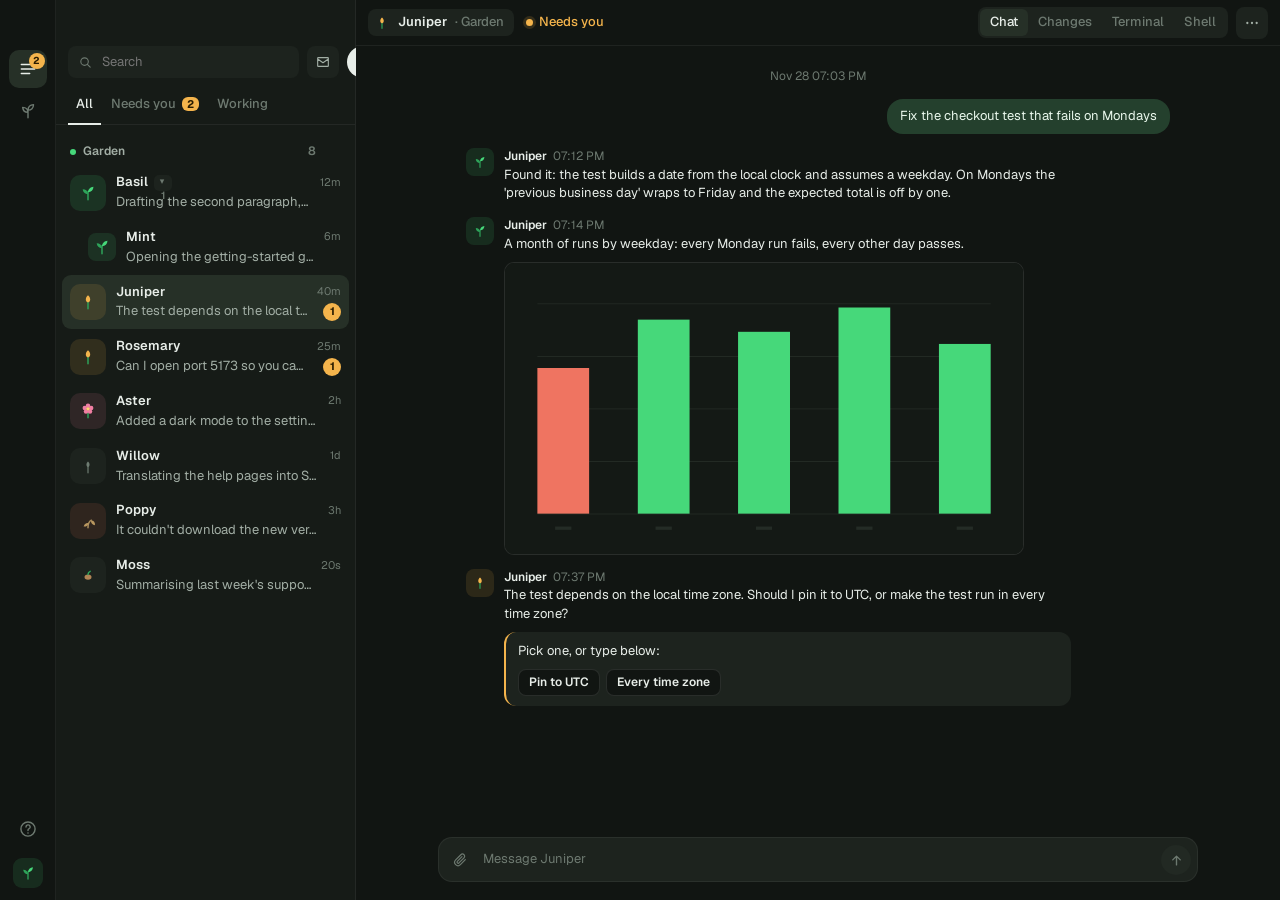
==== commit 7167e76b: "chore(site): app demo at 0.1.8 Co-Authored-By: Claude Opus 5.5 <noreply@anthropic.com> Claude-Sessio" ====
--- a/static/app-demo/index.html
+++ b/static/app-demo/index.html
@@ -5,8 +5,8 @@
   <meta charset="utf-8">
   <meta name="viewport" content="width=device-width, initial-scale=1">
   <title>Tiny Systems</title>
-  <script type="module" crossorigin src="./assets/index-C-VSb2go.js"></script>
-  <link rel="stylesheet" crossorigin href="./assets/index-DgHH2WWD.css">
+  <script type="module" crossorigin src="./assets/index-DRF22YT3.js"></script>
+  <link rel="stylesheet" crossorigin href="./assets/index-Gm_PQIL0.css">
 </head>
 <body>
   <div class="app" id="app">
--- a/static/app-demo/assets/index-Gm_PQIL0.css
+++ b/static/app-demo/assets/index-Gm_PQIL0.css
@@ -0,0 +1,32 @@
+@font-face{font-family:Geist Variable;font-style:normal;font-display:swap;font-weight:100 900;src:url(./geist-cyrillic-ext-wght-normal-DjL33-gN.woff2) format("woff2-variations");unicode-range:U+0460-052F,U+1C80-1C8A,U+20B4,U+2DE0-2DFF,U+A640-A69F,U+FE2E-FE2F}@font-face{font-family:Geist Variable;font-style:normal;font-display:swap;font-weight:100 900;src:url(./geist-cyrillic-wght-normal-BEAKL7Jp.woff2) format("woff2-variations");unicode-range:U+0301,U+0400-045F,U+0490-0491,U+04B0-04B1,U+2116}@font-face{font-family:Geist Variable;font-style:normal;font-display:swap;font-weight:100 900;src:url(./geist-vietnamese-wght-normal-6IgcOCM7.woff2) format("woff2-variations");unicode-range:U+0102-0103,U+0110-0111,U+0128-0129,U+0168-0169,U+01A0-01A1,U+01AF-01B0,U+0300-0301,U+0303-0304,U+0308-0309,U+0323,U+0329,U+1EA0-1EF9,U+20AB}@font-face{font-family:Geist Variable;font-style:normal;font-display:swap;font-weight:100 900;src:url(./geist-latin-ext-wght-normal-DC-KSUi6.woff2) format("woff2-variations");unicode-range:U+0100-02BA,U+02BD-02C5,U+02C7-02CC,U+02CE-02D7,U+02DD-02FF,U+0304,U+0308,U+0329,U+1D00-1DBF,U+1E00-1E9F,U+1EF2-1EFF,U+2020,U+20A0-20AB,U+20AD-20C0,U+2113,U+2C60-2C7F,U+A720-A7FF}@font-face{font-family:Geist Variable;font-style:normal;font-display:swap;font-weight:100 900;src:url(./geist-latin-wght-normal-BgDaEnEv.woff2) format("woff2-variations");unicode-range:U+0000-00FF,U+0131,U+0152-0153,U+02BB-02BC,U+02C6,U+02DA,U+02DC,U+0304,U+0308,U+0329,U+2000-206F,U+20AC,U+2122,U+2191,U+2193,U+2212,U+2215,U+FEFF,U+FFFD}@font-face{font-family:Geist Mono Variable;font-style:normal;font-display:swap;font-weight:100 900;src:url(./geist-mono-cyrillic-ext-wght-normal-X_5orZeX.woff2) format("woff2-variations");unicode-range:U+0460-052F,U+1C80-1C8A,U+20B4,U+2DE0-2DFF,U+A640-A69F,U+FE2E-FE2F}@font-face{font-family:Geist Mono Variable;font-style:normal;font-display:swap;font-weight:100 900;src:url(./geist-mono-cyrillic-wght-normal-DiZS0aHC.woff2) format("woff2-variations");unicode-range:U+0301,U+0400-045F,U+0490-0491,U+04B0-04B1,U+2116}@font-face{font-family:Geist Mono Variable;font-style:normal;font-display:swap;font-weight:100 900;src:url(./geist-mono-symbols2-wght-normal-CO5SzqOn.woff2) format("woff2-variations");unicode-range:U+2000-2001,U+2004-2008,U+200A,U+23B8-23BD,U+2500-259F}@font-face{font-family:Geist Mono Variable;font-style:normal;font-display:swap;font-weight:100 900;src:url(./geist-mono-vietnamese-wght-normal-DadHysG0.woff2) format("woff2-variations");unicode-range:U+0102-0103,U+0110-0111,U+0128-0129,U+0168-0169,U+01A0-01A1,U+01AF-01B0,U+0300-0301,U+0303-0304,U+0308-0309,U+0323,U+0329,U+1EA0-1EF9,U+20AB}@font-face{font-family:Geist Mono Variable;font-style:normal;font-display:swap;font-weight:100 900;src:url(./geist-mono-latin-ext-wght-normal-Bwz-egvJ.woff2) format("woff2-variations");unicode-range:U+0100-02BA,U+02BD-02C5,U+02C7-02CC,U+02CE-02D7,U+02DD-02FF,U+0304,U+0308,U+0329,U+1D00-1DBF,U+1E00-1E9F,U+1EF2-1EFF,U+2020,U+20A0-20AB,U+20AD-20C0,U+2113,U+2C60-2C7F,U+A720-A7FF}@font-face{font-family:Geist Mono Variable;font-style:normal;font-display:swap;font-weight:100 900;src:url(./geist-mono-latin-wght-normal-XN7g48iV.woff2) format("woff2-variations");unicode-range:U+0000-00FF,U+0131,U+0152-0153,U+02BB-02BC,U+02C6,U+02DA,U+02DC,U+0304,U+0308,U+0329,U+2000-206F,U+20AC,U+2122,U+2191,U+2193,U+2212,U+2215,U+FEFF,U+FFFD}/**
+ * Copyright (c) 2014 The xterm.js authors. All rights reserved.
+ * Copyright (c) 2012-2013, Christopher Jeffrey (MIT License)
+ * https://github.com/chjj/term.js
+ * @license MIT
+ *
+ * Permission is hereby granted, free of charge, to any person obtaining a copy
+ * of this software and associated documentation files (the "Software"), to deal
+ * in the Software without restriction, including without limitation the rights
+ * to use, copy, modify, merge, publish, distribute, sublicense, and/or sell
+ * copies of the Software, and to permit persons to whom the Software is
+ * furnished to do so, subject to the following conditions:
+ *
+ * The above copyright notice and this permission notice shall be included in
+ * all copies or substantial portions of the Software.
+ *
+ * THE SOFTWARE IS PROVIDED "AS IS", WITHOUT WARRANTY OF ANY KIND, EXPRESS OR
+ * IMPLIED, INCLUDING BUT NOT LIMITED TO THE WARRANTIES OF MERCHANTABILITY,
+ * FITNESS FOR A PARTICULAR PURPOSE AND NONINFRINGEMENT. IN NO EVENT SHALL THE
+ * AUTHORS OR COPYRIGHT HOLDERS BE LIABLE FOR ANY CLAIM, DAMAGES OR OTHER
+ * LIABILITY, WHETHER IN AN ACTION OF CONTRACT, TORT OR OTHERWISE, ARISING FROM,
+ * OUT OF OR IN CONNECTION WITH THE SOFTWARE OR THE USE OR OTHER DEALINGS IN
+ * THE SOFTWARE.
+ *
+ * Originally forked from (with the author's permission):
+ *   Fabrice Bellard's javascript vt100 for jslinux:
+ *   http://bellard.org/jslinux/
+ *   Copyright (c) 2011 Fabrice Bellard
+ *   The original design remains. The terminal itself
+ *   has been extended to include xterm CSI codes, among
+ *   other features.
+ */.xterm{cursor:text;position:relative;user-select:none;-ms-user-select:none;-webkit-user-select:none}.xterm.focus,.xterm:focus{outline:none}.xterm .xterm-helpers{position:absolute;top:0;z-index:5}.xterm .xterm-helper-textarea{padding:0;border:0;margin:0;position:absolute;opacity:0;left:-9999em;top:0;width:0;height:0;z-index:-5;white-space:nowrap;overflow:hidden;resize:none}.xterm .composition-view{background:#000;color:#fff;display:none;position:absolute;white-space:nowrap;z-index:1}.xterm .composition-view.active{display:block}.xterm .xterm-viewport{background-color:#000;overflow-y:scroll;cursor:default;position:absolute;inset:0}.xterm .xterm-screen{position:relative}.xterm .xterm-screen canvas{position:absolute;left:0;top:0}.xterm .xterm-scroll-area{visibility:hidden}.xterm-char-measure-element{display:inline-block;visibility:hidden;position:absolute;top:0;left:-9999em;line-height:normal}.xterm.enable-mouse-events{cursor:default}.xterm.xterm-cursor-pointer,.xterm .xterm-cursor-pointer{cursor:pointer}.xterm.column-select.focus{cursor:crosshair}.xterm .xterm-accessibility:not(.debug),.xterm .xterm-message{position:absolute;inset:0;z-index:10;color:transparent;pointer-events:none}.xterm .xterm-accessibility-tree:not(.debug) *::selection{color:transparent}.xterm .xterm-accessibility-tree{-webkit-user-select:text;user-select:text;white-space:pre}.xterm .live-region{position:absolute;left:-9999px;width:1px;height:1px;overflow:hidden}.xterm-dim{opacity:1!important}.xterm-underline-1{text-decoration:underline}.xterm-underline-2{text-decoration:double underline}.xterm-underline-3{text-decoration:wavy underline}.xterm-underline-4{text-decoration:dotted underline}.xterm-underline-5{text-decoration:dashed underline}.xterm-overline{text-decoration:overline}.xterm-overline.xterm-underline-1{text-decoration:overline underline}.xterm-overline.xterm-underline-2{text-decoration:overline double underline}.xterm-overline.xterm-underline-3{text-decoration:overline wavy underline}.xterm-overline.xterm-underline-4{text-decoration:overline dotted underline}.xterm-overline.xterm-underline-5{text-decoration:overline dashed underline}.xterm-strikethrough{text-decoration:line-through}.xterm-screen .xterm-decoration-container .xterm-decoration{z-index:6;position:absolute}.xterm-screen .xterm-decoration-container .xterm-decoration.xterm-decoration-top-layer{z-index:7}.xterm-decoration-overview-ruler{z-index:8;position:absolute;top:0;right:0;pointer-events:none}.xterm-decoration-top{z-index:2;position:relative}:root{--bg: #111512;--panel: #161B17;--raised: #1D231E;--hover: #222923;--active: #263027;--line: #FFFFFF0F;--line-2: #FFFFFF1A;--text: #E7EDE8;--text-2: #A2AEA5;--text-3: #6D7970;--leaf: #46D87A;--leaf-2: #2EA35A;--leaf-bg: #46D87A1F;--amber: #F4B44C;--amber-bg: #F4B44C1F;--red: #EF7461;--red-bg: #EF74611C;--petal: #F07FA3;--you: #24402D;--sans: "Geist Variable", system-ui, -apple-system, sans-serif;--mono: "Geist Mono Variable", ui-monospace, Menlo, monospace;color-scheme:dark}*{box-sizing:border-box}html,body{height:100%;margin:0}body{background:var(--bg);color:var(--text);font:13px/1.45 var(--sans);-webkit-font-smoothing:antialiased;-webkit-user-select:none;user-select:none;overflow:hidden}button,input,select,textarea{font:inherit;color:inherit}:focus-visible{outline:2px solid #46D87A80;outline-offset:1px;border-radius:6px}[hidden]{display:none!important}h1,h2,h3{margin:0;font-weight:600;letter-spacing:-.01em}::-webkit-scrollbar{width:10px;height:10px}::-webkit-scrollbar-thumb{background:#ffffff1a;border-radius:10px;border:3px solid transparent;background-clip:padding-box}.app{display:grid;grid-template-columns:56px 300px 1fr;height:100vh}.app.gardens{grid-template-columns:56px 1fr}.app.gardens .list,.app.gardens .pane{display:none}.rail{background:var(--bg);display:flex;flex-direction:column;align-items:center;gap:4px;padding-bottom:12px;border-right:1px solid var(--line)}.rail-drag{height:46px;width:100%;flex:none;--wails-draggable: drag}.rail-btn{position:relative;width:38px;height:38px;border:0;border-radius:10px;background:none;color:var(--text-3);display:grid;place-items:center;cursor:pointer}.rail-btn:hover{background:var(--hover);color:var(--text-2)}.rail-btn[aria-current=true]{background:var(--active);color:var(--text)}.rail-badge{position:absolute;top:3px;right:2px;min-width:16px;height:16px;padding:0 4px;border-radius:8px;background:var(--amber);color:#2a1c00;font-size:10px;font-weight:700;display:grid;place-items:center}.rail-fill{flex:1}.rail-mark{width:30px;height:30px;border-radius:9px;background:var(--leaf-bg);display:grid;place-items:center;margin-top:6px}.list{background:var(--panel);border-right:1px solid var(--line);display:flex;flex-direction:column;min-height:0}.list-drag{height:46px;flex:none;--wails-draggable: drag}.list-head{display:flex;gap:8px;padding:0 12px 10px}.search{flex:1;display:flex;align-items:center;gap:7px;background:var(--raised);border-radius:8px;padding:0 10px;color:var(--text-3);height:32px}.search input{flex:1;border:0;background:none;outline:none;color:var(--text);-webkit-user-select:text;user-select:text}.icon-btn{border:0;background:var(--raised);color:var(--text-2);width:32px;height:32px;border-radius:8px;display:grid;place-items:center;cursor:pointer;flex:none}.icon-btn:hover{background:var(--hover);color:var(--text)}.icon-btn.round{border-radius:50%;background:var(--text);color:var(--bg)}.icon-btn.round:hover{background:#fff}.filters{display:flex;gap:2px;padding:0 12px;border-bottom:1px solid var(--line)}.filters button{border:0;background:none;color:var(--text-3);padding:7px 8px 9px;cursor:pointer;font-weight:500;border-bottom:2px solid transparent;margin-bottom:-1px}.filters button[aria-selected=true]{color:var(--text);border-bottom-color:var(--text)}.filters .count{background:var(--amber);color:#2a1c00;border-radius:6px;padding:0 5px;font-size:11px;font-weight:700;margin-left:3px}.filters .count:empty{display:none}.rows{flex:1;overflow-y:auto;padding:6px 6px 12px}.group{display:flex;align-items:center;gap:7px;padding:12px 8px 5px;color:var(--text-3);font-weight:600;font-size:12px}.group .gdot{width:6px;height:6px;border-radius:50%;background:var(--leaf)}.group .gdot.asleep{background:var(--text-3)}.group .gn{flex:1;color:var(--text-2)}.group .gadd{display:grid;opacity:0;place-items:center;width:20px;height:20px;margin:-4px -2px -4px 0;border:0;border-radius:6px;background:none;color:var(--text-3);cursor:pointer}.group:hover .gadd,.group .gadd:focus-visible,.group.empty .gadd{opacity:1}.group .gadd:hover{background:var(--hover);color:var(--text)}.row{width:100%;display:grid;grid-template-columns:36px 1fr auto;gap:1px 10px;align-items:center;border:0;background:none;text-align:left;padding:8px;border-radius:9px;cursor:pointer}.row:hover{background:var(--hover)}.row[aria-current=true]{background:var(--active)}.row .tile{grid-row:1 / 3}.row .rname{display:flex;align-items:center;gap:6px;min-width:0;font-weight:600;color:var(--text)}.row .chip{font-weight:500;font-size:11px;color:var(--text-3);background:var(--raised);border-radius:5px;padding:0 5px;white-space:nowrap;overflow:hidden;text-overflow:ellipsis;max-width:110px}.row .time{font-size:11px;color:var(--text-3)}.row .preview{grid-column:2;color:var(--text-2);white-space:nowrap;overflow:hidden;text-overflow:ellipsis}.row .badge{grid-column:3;justify-self:end;background:var(--amber);color:#2a1c00;border-radius:9px;min-width:18px;height:18px;font-size:11px;font-weight:700;display:grid;place-items:center;padding:0 5px}.row.child{padding-left:26px;grid-template-columns:28px 1fr auto}.row.child .tile{width:28px;height:28px;border-radius:8px}.row .kids{display:inline-grid;place-items:center;min-width:18px;height:16px;padding:0 5px;border-radius:5px;background:var(--raised);color:var(--text-3);font-size:10.5px;font-weight:600;cursor:pointer}.row .kids:before{content:"▾";margin-right:2px;font-size:9px}.row .kids.folded:before{content:"▸"}.row .kids:hover{color:var(--text);background:var(--hover)}.list-empty{color:var(--text-3);padding:24px 14px;text-align:center}.tile{width:36px;height:36px;border-radius:10px;display:grid;place-items:center;background:var(--raised);flex:none}.tile-grow{background:var(--leaf-bg)}.tile-ask{background:var(--amber-bg)}.tile-done{background:#f07fa31c}.tile-fail{background:var(--red-bg)}.glyph .g-stroke,.mark .g-stroke{stroke:var(--leaf-2);stroke-width:1.8;stroke-linecap:round;fill:none}.glyph .g-leaf,.mark .g-leaf{fill:var(--leaf)}.glyph .g-leaf2,.mark .g-leaf2{fill:var(--leaf-2)}.glyph .g-seed{fill:#b08455}.glyph .g-bud{fill:var(--amber)}.glyph .g-petals{fill:var(--petal)}.glyph .g-heart{fill:#ffd66b}.glyph .g-dry{stroke:#a88c5c}.glyph .g-dryleaf{fill:#b9975f}.glyph .g-rest{stroke:#5e6b62}.glyph .g-restleaf{fill:#6e7c72}@media (prefers-reduced-motion: no-preference){.tile-grow .glyph{transform-origin:50% 85%;animation:sway 3.6s ease-in-out var(--ph-3600, 0s) infinite}.tile-ask .glyph{animation:glow 1.8s ease-in-out var(--ph-1800, 0s) infinite}}@keyframes sway{0%,to{transform:rotate(-5deg)}50%{transform:rotate(5deg)}}@keyframes glow{0%,to{filter:none}50%{filter:drop-shadow(0 0 4px #F4B44C)}}.pane{display:flex;flex-direction:column;min-width:0;min-height:0;background:var(--bg)}.pane-drag{height:46px;flex:none;position:absolute;left:356px;right:0;top:0;--wails-draggable: drag}.pane-body{flex:1;display:flex;flex-direction:column;min-height:0}.tabbar{height:46px;display:flex;align-items:center;gap:8px;padding:0 12px;border-bottom:1px solid var(--line);flex:none;position:relative;z-index:2}.tabbar .who{display:flex;align-items:center;gap:8px;background:var(--raised);border-radius:8px;padding:4px 10px 4px 6px;font-weight:600}.tabbar .parent-link{border:0;background:none;color:var(--text-3);font:inherit;font-weight:500;padding:0 0 0 4px;cursor:pointer}.tabbar .parent-link:hover{color:var(--text);text-decoration:underline;text-underline-offset:2px}.tabbar .who .where{color:var(--text-3);font-weight:500}.tabbar .fill{flex:1;height:100%;--wails-draggable: drag}.chipbtn{display:flex;align-items:center;gap:6px;border:0;background:none;color:var(--text-2);border-radius:7px;padding:5px 8px;cursor:default}.seg{display:flex;background:var(--raised);border-radius:8px;padding:2px}.seg button{border:0;background:none;color:var(--text-3);padding:4px 10px;border-radius:6px;cursor:pointer;font-weight:500}.seg button[aria-pressed=true]{background:var(--active);color:var(--text)}.status{display:flex;align-items:center;gap:6px;font-weight:500;color:var(--text-2);padding:0 4px}.status .sd{width:7px;height:7px;border-radius:50%;background:var(--text-3)}.status.grow .sd{background:var(--leaf);box-shadow:0 0 0 3px #46d87a26}.status.ask{color:var(--amber)}.status.ask .sd{background:var(--amber);box-shadow:0 0 0 3px #f4b44c26}.status.fail{color:var(--red)}.status.fail .sd{background:var(--red)}.status.done .sd{background:var(--petal)}.chat{flex:1;overflow-y:auto;padding:22px 0 10px}.chat-inner{max-width:760px;margin:0 auto;padding:0 28px;display:flex;flex-direction:column;gap:14px}.day{align-self:center;color:var(--text-3);font-size:12px}.msg-you{align-self:flex-end;max-width:78%;background:var(--you);color:#e9f7ec;border-radius:16px;padding:8px 13px;white-space:pre-wrap;-webkit-user-select:text;user-select:text}.msg-helper{display:grid;grid-template-columns:28px 1fr;gap:0 10px;max-width:86%}.msg-helper .tile{width:28px;height:28px;border-radius:8px;grid-row:1 / 3}.msg-helper .meta{color:var(--text-3);font-size:12px}.msg-helper .meta b{color:var(--text);font-weight:600;margin-right:6px}.msg-helper .text{white-space:pre-wrap;-webkit-user-select:text;user-select:text;color:var(--text)}.shown{margin-top:8px;white-space:normal}.shown-img{display:block;padding:0;border:1px solid var(--line-2);border-radius:10px;overflow:hidden;background:var(--bg);cursor:zoom-in;max-width:min(100%,520px)}.shown-img img{display:block;max-width:100%;max-height:320px;height:auto}.shown-file{display:flex;align-items:center;gap:10px;padding:8px 10px;border:1px solid var(--line-2);border-radius:10px;background:var(--raised);max-width:520px}.shown-icon{flex:none;display:grid;place-items:center;width:34px;height:34px;border-radius:8px;background:var(--hover);color:var(--text-2);font:600 10px var(--mono, ui-monospace, monospace);text-transform:uppercase}.shown-info{flex:1;min-width:0;display:flex;flex-direction:column}.shown-info span{color:var(--text-3);font-size:12px;overflow:hidden;text-overflow:ellipsis;white-space:nowrap}.dialog.viewer{width:auto;min-width:360px;max-width:94vw;max-height:92vh}.viewer-bar{display:flex;align-items:center;gap:8px;padding:10px 12px;border-bottom:1px solid var(--line)}.viewer-bar span{flex:1;color:var(--text-2);font-size:13px;overflow:hidden;text-overflow:ellipsis;white-space:nowrap}.viewer img{display:block;max-width:100%;max-height:calc(92vh - 60px);margin:0 auto;object-fit:contain;background:var(--bg)}.ask-card{margin-top:8px;background:var(--raised);border-radius:12px;padding:10px 12px;border-left:2px solid var(--amber)}.ask-card .opts{display:flex;gap:6px;flex-wrap:wrap;margin-top:8px}.ask-card .btn{background:var(--bg);border:1px solid var(--line-2)}.ask-card .btn:hover{border-color:#f4b44c99;color:var(--amber)}.ask-card.answered{border-left-color:var(--leaf-2)}.ask-card .answer{color:var(--text-2);font-size:12px;margin-top:4px}.ask-card .answer b{color:var(--leaf);font-weight:600}.ask-card.action .act-what{display:block;font-weight:600}.act-params{display:grid;grid-template-columns:max-content 1fr;gap:2px 12px;margin:6px 0 0;font-size:12px}.act-params dt{color:var(--text-3)}.act-params dd{margin:0;color:var(--text);font-family:var(--mono);overflow-wrap:anywhere;white-space:pre-wrap;max-height:9em;overflow-y:auto}.act-warn{margin-top:6px;color:var(--amber);font-size:12px}.ask-card .btn.allow{background:var(--amber);color:#2a1c00;border-color:transparent}.ask-card .btn.allow:hover{background:#f7c56e;color:#2a1c00}.changes{flex:1;display:flex;flex-direction:column;min-height:0}.ch-head{display:flex;align-items:center;gap:10px;padding:8px 12px 8px 16px;border-bottom:1px solid var(--line);flex:none}.ch-branch{font:500 12px var(--mono);color:var(--text-2);background:var(--raised);border-radius:6px;padding:2px 8px;-webkit-user-select:text;user-select:text}.ch-sum{color:var(--text-2)}.ch-out{color:var(--amber);font-size:12px}.plus{color:var(--leaf);font-weight:600}.minus{color:var(--red);font-weight:600}.ch-body{flex:1;display:grid;grid-template-columns:minmax(200px,280px) 1fr;min-height:0}.ch-files{overflow-y:auto;padding:6px;border-right:1px solid var(--line)}.ch-file{width:100%;display:grid;grid-template-columns:8px 1fr auto;gap:8px;align-items:center;border:0;background:none;text-align:left;padding:6px 8px;border-radius:7px;cursor:pointer;font-size:12.5px}.ch-file:hover{background:var(--hover)}.ch-file[aria-current=true]{background:var(--active)}.ch-name{min-width:0;overflow:hidden;text-overflow:ellipsis;white-space:nowrap;direction:rtl;text-align:left}.ch-dir{color:var(--text-3)}.ch-size{font-size:11px;color:var(--text-3);white-space:nowrap}.ch-dot{width:7px;height:7px;border-radius:50%;border:1.5px solid var(--text-3)}.ch-dot.on{background:var(--leaf-2);border-color:var(--leaf-2)}.ch-patch{overflow:auto;background:#0d110e;min-width:0}.ch-note{display:flex;align-items:center;gap:8px;color:var(--text-3);padding:18px 16px}.ch-note.bad{color:var(--red)}.ch-note .spin,.ch-patch .spin{width:12px;height:12px;border-radius:50%;border:2px solid var(--line-2);border-top-color:var(--leaf);animation:spin 1s linear infinite}.diff{font:12px/1.55 var(--mono);padding:6px 0 16px;min-width:max-content;-webkit-user-select:text;user-select:text}.dl{display:grid;grid-template-columns:44px 44px 1fr}.dl .ln{color:#4b574e;text-align:right;padding-right:10px;-webkit-user-select:none;user-select:none}.dl .tx{white-space:pre;padding:0 16px 0 6px;color:#c9d4cb}.dl.add{background:#46d87a14}.dl.add .tx{color:#b6f0c9}.dl.add .tx:before{content:"+";position:absolute;margin-left:-10px;color:var(--leaf)}.dl.del{background:#ef746114}.dl.del .tx{color:#f6c2b9}.dl.del .tx:before{content:"−";position:absolute;margin-left:-10px;color:var(--red)}.dl.hunk{background:#7fb2e00d;margin:6px 0 2px}.dl.hunk .tx{color:#7fa4c6}.working{display:flex;align-items:center;gap:8px;color:var(--text-2)}.working .spin{width:12px;height:12px;border-radius:50%;border:2px solid var(--line-2);border-top-color:var(--leaf);animation:spin 1s linear var(--ph-1000, 0s) infinite}@keyframes spin{to{transform:rotate(360deg)}}.resting{display:flex;align-items:center;gap:10px;background:var(--raised);color:var(--text-2);border-radius:12px;padding:8px 10px 8px 12px}.resting span{flex:1}.problem{background:var(--red-bg);color:#f6b3a8;border-radius:12px;padding:9px 12px;-webkit-user-select:text;user-select:text}.composer{padding:10px 28px 18px;flex:none}.composer-inner{max-width:760px;margin:0 auto;display:flex;align-items:flex-end;gap:8px;background:var(--raised);border-radius:14px;padding:6px 6px 6px 14px;border:1px solid var(--line)}.attach{width:30px;height:30px;margin-left:-8px;border:0;border-radius:50%;background:none;color:var(--text-3);display:grid;place-items:center;cursor:pointer;flex:none}.attach:hover{background:var(--hover);color:var(--text)}.pane-body{--wails-drop-target: drop}.pane-body.wails-drop-target-active .composer-inner{border-color:var(--leaf);box-shadow:0 0 0 3px var(--leaf-bg)}.pane-body.wails-drop-target-active .chat{background:linear-gradient(var(--leaf-bg),transparent 40%)}.composer textarea{flex:1;border:0;background:none;outline:none;resize:none;padding:6px 0;max-height:160px;color:var(--text);-webkit-user-select:text;user-select:text}.composer textarea::placeholder{color:var(--text-3)}.send{width:30px;height:30px;border-radius:50%;border:0;background:var(--text);color:var(--bg);display:grid;place-items:center;cursor:pointer;flex:none}.send:disabled{background:var(--hover);color:var(--text-3);cursor:default}.term-wrap{flex:1;position:relative;min-height:0;background:#0d110e}.term-wrap .term{position:absolute;inset:10px 6px 6px 14px}.term-note{position:absolute;inset:0;display:grid;place-items:center;color:var(--text-3)}.pane-empty{flex:1;display:grid;place-items:center;text-align:center;color:var(--text-3);padding:40px}.pane-empty h2{color:var(--text);font-size:18px;margin:12px 0 4px}.pane-empty .mark{opacity:.9}.btn{border:0;border-radius:8px;padding:7px 12px;cursor:pointer;font-weight:600;background:var(--raised);color:var(--text);white-space:nowrap}.btn:hover{background:var(--hover)}.btn.primary{background:var(--text);color:var(--bg)}.btn.primary:hover{background:#fff}.btn.green{background:var(--leaf);color:#062312}.btn.ghost{background:none;color:var(--text-2)}.btn.ghost:hover{background:var(--hover);color:var(--text)}.btn.danger{background:var(--red-bg);color:var(--red)}.btn.small{padding:4px 10px;font-size:12px}.btn:disabled{opacity:.45;cursor:default}.menu{position:fixed;z-index:20;background:var(--raised);border:1px solid var(--line-2);border-radius:10px;padding:4px;min-width:170px;box-shadow:0 16px 40px -12px #000c}.menu button{display:block;width:100%;text-align:left;border:0;background:none;padding:7px 10px;border-radius:7px;cursor:pointer}.menu button:hover{background:var(--hover)}.menu button.danger{color:var(--red)}.gardens-view{display:flex;flex-direction:column;min-height:0;overflow-y:auto}.gv-head{display:flex;justify-content:space-between;align-items:flex-end;gap:16px;padding:46px 32px 18px;max-width:980px}.gv-head h1{font-size:22px}.gv-head p{margin:4px 0 0;color:var(--text-2)}.gv-rows{padding:0 32px 32px;display:flex;flex-direction:column;gap:8px;max-width:980px}.gv-row{background:var(--panel);border:1px solid var(--line);border-radius:12px;padding:12px 14px;display:grid;grid-template-columns:36px 1.4fr 1fr 1fr 150px auto;gap:12px;align-items:center}.gv-row .gname b{display:block;font-weight:600}.gv-row .gname{min-width:0}.gv-row .gname span{display:block;overflow:hidden;text-overflow:ellipsis;white-space:nowrap}.gv-row .gname span,.gv-row .cell span{color:var(--text-3);font-size:12px}.gv-row .cell b{display:block;font-weight:500}.pill{display:inline-flex;align-items:center;gap:6px;font-weight:500}.pill:before{content:"";width:7px;height:7px;border-radius:50%;background:var(--leaf)}.pill.off:before{background:var(--text-3)}.pill.warn:before{background:var(--amber)}.disk{height:6px;border-radius:3px;background:var(--hover);overflow:hidden;margin-top:4px}.disk i{display:block;height:100%;background:var(--leaf-2)}.disk.low i{background:var(--amber)}.disk.full i{background:var(--red)}.gv-row .cell .sbx{display:block;margin-top:4px}.gv-row .cell .sbx.on{color:var(--leaf)}.gv-actions{display:flex;gap:6px;justify-content:flex-end}.gv-note{grid-column:2 / -1;color:var(--amber);font-size:12px;display:flex;gap:8px;align-items:center}.gv-note.bad{color:var(--red)}.gv-note select{background:var(--raised);border:0;border-radius:6px;padding:3px 26px 3px 8px}.dialog{border:1px solid var(--line-2);border-radius:16px;padding:0;background:var(--panel);color:var(--text);width:min(500px,92vw);box-shadow:0 30px 80px -20px #000e}.dialog.small{width:min(400px,92vw)}.dialog::backdrop{background:#0008;-webkit-backdrop-filter:blur(2px);backdrop-filter:blur(2px)}.dialog form,.wz{padding:20px 22px 18px;display:flex;flex-direction:column;gap:13px}.dialog h2{font-size:17px}.dialog .body{margin:0;color:var(--text-2)}.field{display:flex;flex-direction:column;gap:5px;font-weight:500;color:var(--text-2);font-size:12px}.field .opt{color:var(--text-3);font-weight:400}.field input,.field select,.field textarea{font-size:13px;color:var(--text);border:1px solid var(--line);border-radius:8px;padding:8px 10px;background:var(--raised);-webkit-user-select:text;user-select:text}.field input:focus,.field select:focus,.field textarea:focus{border-color:#46d87a66;outline:none}.field textarea{resize:vertical}select{-webkit-appearance:none;appearance:none;cursor:pointer;padding-right:30px!important;background-image:url("data:image/svg+xml,%3Csvg xmlns='http://www.w3.org/2000/svg' width='10' height='6' viewBox='0 0 10 6'%3E%3Cpath d='M1 1l4 4 4-4' fill='none' stroke='%23A2AEA5' stroke-width='1.5' stroke-linecap='round' stroke-linejoin='round'/%3E%3C/svg%3E");background-repeat:no-repeat;background-position:right 10px center}.row2{display:grid;grid-template-columns:1fr 1fr;gap:10px}.row3{display:grid;grid-template-columns:1fr 1fr 1fr;gap:10px}.hint{margin:0;color:var(--text-3);font-size:12px}.advanced{border:1px solid var(--line);border-radius:10px;padding:0 12px}.advanced summary{cursor:pointer;padding:8px 0;font-weight:500;color:var(--text-2)}.advanced[open]{padding-bottom:12px}.advanced>*+*{margin-top:10px}.check{display:flex;gap:8px;align-items:flex-start;color:var(--text-2)}.check input{margin-top:2px;accent-color:var(--leaf)}.seg.source{align-self:flex-start;margin-bottom:2px}.folder-pick{display:flex;flex-direction:column;gap:8px}.folder-row{display:flex;align-items:center;gap:8px;border:1px solid var(--line);border-radius:8px;padding:6px 6px 6px 10px;background:var(--raised);color:var(--text);font-size:13px;font-weight:400}.folder-row span{flex:1;min-width:0;overflow:hidden;text-overflow:ellipsis;white-space:nowrap}.hint.warn{color:var(--amber)}.many{padding:0!important;display:flex;flex-direction:column;gap:10px}.many-list{max-height:260px;overflow-y:auto;border:1px solid var(--line);border-radius:10px;padding:4px 10px 8px;display:flex;flex-direction:column;gap:4px}.many-garden{color:var(--text-3);font-size:12px;font-weight:600;padding-top:6px}.many-list .check{align-items:center;color:var(--text)}.many-what{color:var(--text-3);font-size:12px;margin-left:4px;overflow:hidden;text-overflow:ellipsis;white-space:nowrap;flex:1;min-width:0}.many-all{font-weight:500}.actions{display:flex;justify-content:flex-end;gap:6px;margin-top:2px}.wizard{width:min(560px,94vw)}.wz .lead{margin:-6px 0 0;color:var(--text-2)}.places{display:grid;grid-template-columns:1fr 1fr;gap:10px}.place{border:1px solid var(--line);background:var(--raised);text-align:left;cursor:pointer;border-radius:12px;padding:14px;display:flex;flex-direction:column;gap:4px}.place:hover{border-color:#46d87a66}.place b{font-weight:600;font-size:14px;margin-top:6px}.place span{color:var(--text-2);font-size:12px}.steps{display:flex;flex-direction:column;gap:2px}.step{display:grid;grid-template-columns:22px 1fr;gap:0 10px;align-items:center;padding:6px 0;color:var(--text-3)}.step .ic{width:16px;height:16px;border-radius:50%;border:1.5px solid var(--line-2);justify-self:center}.step.active{color:var(--text)}.step.active .ic{border-color:var(--leaf);border-top-color:transparent;animation:spin 1s linear infinite}.step.ok{color:var(--text-2)}.step.ok .ic{background:var(--leaf);border-color:var(--leaf)}.step.warn .ic{background:var(--amber);border-color:var(--amber)}.step.error{color:var(--red)}.step.error .ic{background:var(--red);border-color:var(--red)}.step .sd{grid-column:2;font-size:12px;color:var(--text-3);-webkit-user-select:text;user-select:text}.step.warn .sd{color:var(--amber)}.step.error .sd{color:var(--red)}.trust{background:var(--amber-bg);border-radius:10px;padding:12px;-webkit-user-select:text;user-select:text}.trust p{margin:0 0 6px;color:var(--text-2)}.trust code{display:block;font:600 12px var(--mono);word-break:break-all;color:var(--amber)}.techlog summary{cursor:pointer;color:var(--text-3);font-size:12px}.techlog pre{margin:6px 0 0;max-height:160px;overflow:auto;background:#0d110e;color:#b9c6bc;border-radius:8px;padding:8px 10px;font:11px/1.45 var(--mono);white-space:pre-wrap;-webkit-user-select:text;user-select:text}.toast{position:fixed;bottom:18px;left:50%;transform:translate(-50%);z-index:30;background:var(--text);color:var(--bg);padding:8px 14px;border-radius:9px;font-weight:600;max-width:70vw;box-shadow:0 12px 30px -10px #000c}.toast.bad{background:var(--red);color:#2a0a05}.update{position:fixed;left:72px;bottom:14px;z-index:30;display:flex;align-items:center;gap:10px;padding:8px 8px 8px 14px;border-radius:12px;background:var(--panel);border:1px solid var(--line-2);box-shadow:0 12px 32px -12px #000;color:var(--text)}.update[hidden]{display:none}.update-dot{width:8px;height:8px;border-radius:50%;background:var(--leaf);box-shadow:0 0 0 4px var(--leaf-bg)}.keyblock{display:flex;flex-direction:column;gap:6px}.keyblock[hidden]{display:none}.linkish{background:none;border:0;padding:0;font:inherit;color:var(--leaf);cursor:pointer;text-decoration:underline;text-underline-offset:2px}.hint code{font-family:var(--mono, ui-monospace);font-size:11px;color:var(--text-2)}@media (prefers-reduced-motion: no-preference){:root{--ease: cubic-bezier(.2, .8, .2, 1);--spring: cubic-bezier(.34, 1.56, .64, 1)}.rail-btn,.icon-btn,.btn,.row,.seg button,.filters button,.menu button,.place,.send,.chipbtn,.linkish,.search,.composer-inner,.field input,.field select,.field textarea,.gv-row{transition:background-color .16s var(--ease),color .16s var(--ease),border-color .16s var(--ease),box-shadow .2s var(--ease),transform .18s var(--spring),opacity .16s var(--ease)}.btn:active:not(:disabled),.icon-btn:active,.rail-btn:active,.seg button:active:not(:disabled),.menu button:active,.place:active{transform:scale(.97)}.row:active{transform:scale(.985)}.row .tile,.msg-helper .tile{transition:transform .22s var(--spring)}.row:hover .tile{transform:scale(1.06)}.icon-btn.round:hover,.send:not(:disabled):hover{transform:scale(1.06)}.icon-btn.round svg{transition:transform .3s var(--spring)}.icon-btn.round:hover svg{transform:rotate(90deg)}.place:hover{transform:translateY(-1px);box-shadow:0 8px 20px -12px #000}.ask-card .btn:hover{transform:translateY(-1px)}.composer-inner:focus-within{border-color:#46d87a40;box-shadow:0 0 0 3px #46d87a12}.search:focus-within{box-shadow:0 0 0 1px #46d87a40}.send:not(:disabled){animation:ready .28s var(--spring)}.row.enter{animation:rise .32s var(--ease) both}.row.changed{animation:flash 1.2s var(--ease)}.msg-you.enter{animation:rise .3s var(--ease) both;transform-origin:100% 100%}.msg-helper.enter{animation:rise .34s var(--ease) both}.chat.enter,.term-wrap.enter,.gardens-view{animation:fade .2s var(--ease)}.working,.row[data-kind=grow] .preview,.status.grow{background:linear-gradient(100deg,var(--text-2) 40%,var(--text) 50%,var(--text-2) 60%) 0 0 / 250% 100%;-webkit-background-clip:text;background-clip:text;color:transparent;animation:shimmer 3.2s linear var(--ph-3200, 0s) infinite}.status.grow .sd{animation:breathe 3.2s ease-in-out var(--ph-3200, 0s) infinite}.dialog[open]{animation:open .22s var(--ease)}.dialog[open]::backdrop{animation:fade .22s var(--ease)}.menu:not([hidden]){animation:drop .14s var(--ease);transform-origin:top right}.toast.pop{animation:toast .26s var(--spring)}.update:not([hidden]){animation:rise .4s var(--ease) both}.disk i{transition:width .6s var(--ease)}}@keyframes rise{0%{opacity:0;transform:translateY(6px)}to{opacity:1;transform:none}}@keyframes fade{0%{opacity:0}to{opacity:1}}@keyframes open{0%{opacity:0;transform:scale(.97) translateY(4px)}to{opacity:1;transform:none}}@keyframes drop{0%{opacity:0;transform:scale(.96) translateY(-3px)}to{opacity:1;transform:none}}@keyframes toast{0%{opacity:0;transform:translate(-50%,8px) scale(.96)}to{opacity:1;transform:translate(-50%)}}@keyframes flash{0%{background-color:#46d87a1a}to{background-color:transparent}}@keyframes ready{0%{transform:scale(.85)}to{transform:none}}@keyframes shimmer{0%{background-position:100% 0}to{background-position:-150% 0}}@keyframes breathe{0%,to{box-shadow:0 0 0 3px #46d87a26}50%{box-shadow:0 0 0 5px #46d87a10}}.gs{display:flex;flex-direction:column;gap:18px;max-height:min(64vh,620px);overflow-y:auto;margin:0 -4px;padding:0 4px}.gs-sec{display:flex;flex-direction:column;gap:9px}.gs-sec h3{margin:0;font-size:13px;font-weight:600;color:var(--text)}.gs-sec h4{margin:6px 0 0;font-size:12px;font-weight:600;color:var(--text-2)}.gs-sec p{margin:0;color:var(--text-2)}.gs-sec .seg{align-self:flex-start}.hint.bad{color:var(--red)}.dialog .gs-add{display:flex;flex-direction:row;gap:6px;padding:0}.gs-add input,.preset-save input{flex:1;min-width:0;background:var(--raised);border:1px solid transparent;border-radius:7px;padding:6px 9px;color:var(--text);font:inherit}.gs-add input:focus,.preset-save input:focus{border-color:#46d87a66;outline:none}.gs-hosts,.gs-refused{list-style:none;margin:0;padding:0;display:flex;flex-direction:column;gap:2px}.gs-hosts li{display:flex;align-items:center;justify-content:space-between;padding:1px 2px 1px 9px;border-radius:6px;font-family:var(--mono, ui-monospace);font-size:12px;color:var(--text-2)}.gs-hosts li:hover{background:var(--raised)}.gs-hosts li .icon-btn{opacity:.55;width:22px;height:22px;background:none}.gs-hosts li:hover .icon-btn,.gs-hosts li .icon-btn:focus-visible{opacity:1}.gs-refused li{display:flex;align-items:center;justify-content:space-between;gap:10px;padding:6px 9px;border-radius:7px;background:var(--raised)}.gs-refused li div{display:flex;flex-direction:column;gap:1px;min-width:0}.gs-refused b{font-family:var(--mono, ui-monospace);font-size:12px;font-weight:500;overflow-wrap:anywhere}.gs-acts{display:flex;gap:6px;flex-wrap:wrap}.row2.tight{align-items:end}.preset-save{display:flex;gap:6px;align-items:center;margin-top:2px}.row2.tight:has(>[hidden]){grid-template-columns:1fr}.phone{display:flex;flex-direction:column;gap:10px;padding-top:12px;border-top:1px solid var(--line)}.phone-qr{width:184px;height:184px;border-radius:10px;image-rendering:pixelated;align-self:flex-start}.phone .btn,.phone .seg{align-self:flex-start}
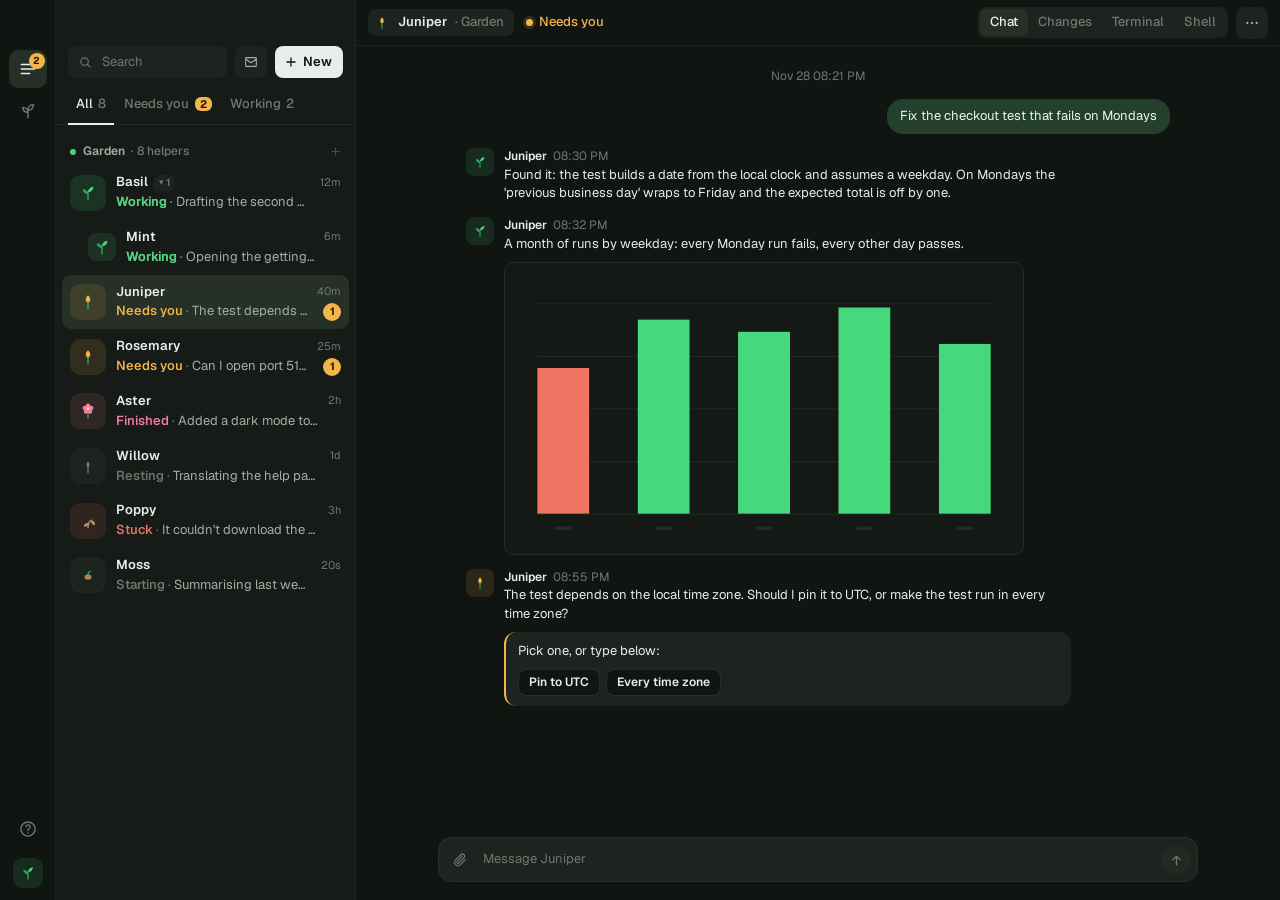
==== commit 7bd6900b: "chore(site): app demo at 0.1.9 Co-Authored-By: Claude Opus 5.5 <noreply@anthropic.com> Claude-Sessio" ====
--- a/static/app-demo/index.html
+++ b/static/app-demo/index.html
@@ -5,8 +5,8 @@
   <meta charset="utf-8">
   <meta name="viewport" content="width=device-width, initial-scale=1">
   <title>Tiny Systems</title>
-  <script type="module" crossorigin src="./assets/index-DRF22YT3.js"></script>
-  <link rel="stylesheet" crossorigin href="./assets/index-Gm_PQIL0.css">
+  <script type="module" crossorigin src="./assets/index-6V0jlMRZ.js"></script>
+  <link rel="stylesheet" crossorigin href="./assets/index-DKJJHSWq.css">
 </head>
 <body>
   <div class="app" id="app">
@@ -37,14 +37,14 @@
         <button class="icon-btn" id="many-btn" aria-label="Message several helpers" title="Message several helpers">
           <svg viewBox="0 0 24 24" width="16" height="16" aria-hidden="true"><path d="M4 7.5 12 13l8-5.5M5 5.5h14a1 1 0 0 1 1 1v11a1 1 0 0 1-1 1H5a1 1 0 0 1-1-1v-11a1 1 0 0 1 1-1Z" fill="none" stroke="currentColor" stroke-width="1.7" stroke-linejoin="round"/></svg>
         </button>
-        <button class="icon-btn round" id="new-btn" aria-label="New helper" title="New helper">
-          <svg viewBox="0 0 24 24" width="16" height="16" aria-hidden="true"><path d="M12 5v14M5 12h14" stroke="currentColor" stroke-width="2" stroke-linecap="round"/></svg>
+        <button class="new-btn" id="new-btn" title="New helper">
+          <svg viewBox="0 0 24 24" width="14" height="14" aria-hidden="true"><path d="M12 5v14M5 12h14" stroke="currentColor" stroke-width="2.2" stroke-linecap="round"/></svg>New
         </button>
       </div>
       <div class="filters" role="tablist" id="filters">
-        <button role="tab" data-filter="all" aria-selected="true">All</button>
+        <button role="tab" data-filter="all" aria-selected="true">All <span class="n" id="count-all"></span></button>
         <button role="tab" data-filter="ask" aria-selected="false">Needs you <span class="count" id="count-ask"></span></button>
-        <button role="tab" data-filter="grow" aria-selected="false">Working</button>
+        <button role="tab" data-filter="grow" aria-selected="false">Working <span class="n" id="count-grow"></span></button>
       </div>
       <div class="rows" id="rows"></div>
     </section>
--- a/static/app-demo/assets/index-DKJJHSWq.css
+++ b/static/app-demo/assets/index-DKJJHSWq.css
@@ -0,0 +1,32 @@
+@font-face{font-family:Geist Variable;font-style:normal;font-display:swap;font-weight:100 900;src:url(./geist-cyrillic-ext-wght-normal-DjL33-gN.woff2) format("woff2-variations");unicode-range:U+0460-052F,U+1C80-1C8A,U+20B4,U+2DE0-2DFF,U+A640-A69F,U+FE2E-FE2F}@font-face{font-family:Geist Variable;font-style:normal;font-display:swap;font-weight:100 900;src:url(./geist-cyrillic-wght-normal-BEAKL7Jp.woff2) format("woff2-variations");unicode-range:U+0301,U+0400-045F,U+0490-0491,U+04B0-04B1,U+2116}@font-face{font-family:Geist Variable;font-style:normal;font-display:swap;font-weight:100 900;src:url(./geist-vietnamese-wght-normal-6IgcOCM7.woff2) format("woff2-variations");unicode-range:U+0102-0103,U+0110-0111,U+0128-0129,U+0168-0169,U+01A0-01A1,U+01AF-01B0,U+0300-0301,U+0303-0304,U+0308-0309,U+0323,U+0329,U+1EA0-1EF9,U+20AB}@font-face{font-family:Geist Variable;font-style:normal;font-display:swap;font-weight:100 900;src:url(./geist-latin-ext-wght-normal-DC-KSUi6.woff2) format("woff2-variations");unicode-range:U+0100-02BA,U+02BD-02C5,U+02C7-02CC,U+02CE-02D7,U+02DD-02FF,U+0304,U+0308,U+0329,U+1D00-1DBF,U+1E00-1E9F,U+1EF2-1EFF,U+2020,U+20A0-20AB,U+20AD-20C0,U+2113,U+2C60-2C7F,U+A720-A7FF}@font-face{font-family:Geist Variable;font-style:normal;font-display:swap;font-weight:100 900;src:url(./geist-latin-wght-normal-BgDaEnEv.woff2) format("woff2-variations");unicode-range:U+0000-00FF,U+0131,U+0152-0153,U+02BB-02BC,U+02C6,U+02DA,U+02DC,U+0304,U+0308,U+0329,U+2000-206F,U+20AC,U+2122,U+2191,U+2193,U+2212,U+2215,U+FEFF,U+FFFD}@font-face{font-family:Geist Mono Variable;font-style:normal;font-display:swap;font-weight:100 900;src:url(./geist-mono-cyrillic-ext-wght-normal-X_5orZeX.woff2) format("woff2-variations");unicode-range:U+0460-052F,U+1C80-1C8A,U+20B4,U+2DE0-2DFF,U+A640-A69F,U+FE2E-FE2F}@font-face{font-family:Geist Mono Variable;font-style:normal;font-display:swap;font-weight:100 900;src:url(./geist-mono-cyrillic-wght-normal-DiZS0aHC.woff2) format("woff2-variations");unicode-range:U+0301,U+0400-045F,U+0490-0491,U+04B0-04B1,U+2116}@font-face{font-family:Geist Mono Variable;font-style:normal;font-display:swap;font-weight:100 900;src:url(./geist-mono-symbols2-wght-normal-CO5SzqOn.woff2) format("woff2-variations");unicode-range:U+2000-2001,U+2004-2008,U+200A,U+23B8-23BD,U+2500-259F}@font-face{font-family:Geist Mono Variable;font-style:normal;font-display:swap;font-weight:100 900;src:url(./geist-mono-vietnamese-wght-normal-DadHysG0.woff2) format("woff2-variations");unicode-range:U+0102-0103,U+0110-0111,U+0128-0129,U+0168-0169,U+01A0-01A1,U+01AF-01B0,U+0300-0301,U+0303-0304,U+0308-0309,U+0323,U+0329,U+1EA0-1EF9,U+20AB}@font-face{font-family:Geist Mono Variable;font-style:normal;font-display:swap;font-weight:100 900;src:url(./geist-mono-latin-ext-wght-normal-Bwz-egvJ.woff2) format("woff2-variations");unicode-range:U+0100-02BA,U+02BD-02C5,U+02C7-02CC,U+02CE-02D7,U+02DD-02FF,U+0304,U+0308,U+0329,U+1D00-1DBF,U+1E00-1E9F,U+1EF2-1EFF,U+2020,U+20A0-20AB,U+20AD-20C0,U+2113,U+2C60-2C7F,U+A720-A7FF}@font-face{font-family:Geist Mono Variable;font-style:normal;font-display:swap;font-weight:100 900;src:url(./geist-mono-latin-wght-normal-XN7g48iV.woff2) format("woff2-variations");unicode-range:U+0000-00FF,U+0131,U+0152-0153,U+02BB-02BC,U+02C6,U+02DA,U+02DC,U+0304,U+0308,U+0329,U+2000-206F,U+20AC,U+2122,U+2191,U+2193,U+2212,U+2215,U+FEFF,U+FFFD}/**
+ * Copyright (c) 2014 The xterm.js authors. All rights reserved.
+ * Copyright (c) 2012-2013, Christopher Jeffrey (MIT License)
+ * https://github.com/chjj/term.js
+ * @license MIT
+ *
+ * Permission is hereby granted, free of charge, to any person obtaining a copy
+ * of this software and associated documentation files (the "Software"), to deal
+ * in the Software without restriction, including without limitation the rights
+ * to use, copy, modify, merge, publish, distribute, sublicense, and/or sell
+ * copies of the Software, and to permit persons to whom the Software is
+ * furnished to do so, subject to the following conditions:
+ *
+ * The above copyright notice and this permission notice shall be included in
+ * all copies or substantial portions of the Software.
+ *
+ * THE SOFTWARE IS PROVIDED "AS IS", WITHOUT WARRANTY OF ANY KIND, EXPRESS OR
+ * IMPLIED, INCLUDING BUT NOT LIMITED TO THE WARRANTIES OF MERCHANTABILITY,
+ * FITNESS FOR A PARTICULAR PURPOSE AND NONINFRINGEMENT. IN NO EVENT SHALL THE
+ * AUTHORS OR COPYRIGHT HOLDERS BE LIABLE FOR ANY CLAIM, DAMAGES OR OTHER
+ * LIABILITY, WHETHER IN AN ACTION OF CONTRACT, TORT OR OTHERWISE, ARISING FROM,
+ * OUT OF OR IN CONNECTION WITH THE SOFTWARE OR THE USE OR OTHER DEALINGS IN
+ * THE SOFTWARE.
+ *
+ * Originally forked from (with the author's permission):
+ *   Fabrice Bellard's javascript vt100 for jslinux:
+ *   http://bellard.org/jslinux/
+ *   Copyright (c) 2011 Fabrice Bellard
+ *   The original design remains. The terminal itself
+ *   has been extended to include xterm CSI codes, among
+ *   other features.
+ */.xterm{cursor:text;position:relative;user-select:none;-ms-user-select:none;-webkit-user-select:none}.xterm.focus,.xterm:focus{outline:none}.xterm .xterm-helpers{position:absolute;top:0;z-index:5}.xterm .xterm-helper-textarea{padding:0;border:0;margin:0;position:absolute;opacity:0;left:-9999em;top:0;width:0;height:0;z-index:-5;white-space:nowrap;overflow:hidden;resize:none}.xterm .composition-view{background:#000;color:#fff;display:none;position:absolute;white-space:nowrap;z-index:1}.xterm .composition-view.active{display:block}.xterm .xterm-viewport{background-color:#000;overflow-y:scroll;cursor:default;position:absolute;inset:0}.xterm .xterm-screen{position:relative}.xterm .xterm-screen canvas{position:absolute;left:0;top:0}.xterm .xterm-scroll-area{visibility:hidden}.xterm-char-measure-element{display:inline-block;visibility:hidden;position:absolute;top:0;left:-9999em;line-height:normal}.xterm.enable-mouse-events{cursor:default}.xterm.xterm-cursor-pointer,.xterm .xterm-cursor-pointer{cursor:pointer}.xterm.column-select.focus{cursor:crosshair}.xterm .xterm-accessibility:not(.debug),.xterm .xterm-message{position:absolute;inset:0;z-index:10;color:transparent;pointer-events:none}.xterm .xterm-accessibility-tree:not(.debug) *::selection{color:transparent}.xterm .xterm-accessibility-tree{-webkit-user-select:text;user-select:text;white-space:pre}.xterm .live-region{position:absolute;left:-9999px;width:1px;height:1px;overflow:hidden}.xterm-dim{opacity:1!important}.xterm-underline-1{text-decoration:underline}.xterm-underline-2{text-decoration:double underline}.xterm-underline-3{text-decoration:wavy underline}.xterm-underline-4{text-decoration:dotted underline}.xterm-underline-5{text-decoration:dashed underline}.xterm-overline{text-decoration:overline}.xterm-overline.xterm-underline-1{text-decoration:overline underline}.xterm-overline.xterm-underline-2{text-decoration:overline double underline}.xterm-overline.xterm-underline-3{text-decoration:overline wavy underline}.xterm-overline.xterm-underline-4{text-decoration:overline dotted underline}.xterm-overline.xterm-underline-5{text-decoration:overline dashed underline}.xterm-strikethrough{text-decoration:line-through}.xterm-screen .xterm-decoration-container .xterm-decoration{z-index:6;position:absolute}.xterm-screen .xterm-decoration-container .xterm-decoration.xterm-decoration-top-layer{z-index:7}.xterm-decoration-overview-ruler{z-index:8;position:absolute;top:0;right:0;pointer-events:none}.xterm-decoration-top{z-index:2;position:relative}:root{--bg: #111512;--panel: #161B17;--raised: #1D231E;--hover: #222923;--active: #263027;--line: #FFFFFF0F;--line-2: #FFFFFF1A;--text: #E7EDE8;--text-2: #A2AEA5;--text-3: #6D7970;--leaf: #46D87A;--leaf-2: #2EA35A;--leaf-bg: #46D87A1F;--amber: #F4B44C;--amber-bg: #F4B44C1F;--red: #EF7461;--red-bg: #EF74611C;--petal: #F07FA3;--you: #24402D;--sans: "Geist Variable", system-ui, -apple-system, sans-serif;--mono: "Geist Mono Variable", ui-monospace, Menlo, monospace;color-scheme:dark}*{box-sizing:border-box}html,body{height:100%;margin:0}body{background:var(--bg);color:var(--text);font:13px/1.45 var(--sans);-webkit-font-smoothing:antialiased;-webkit-user-select:none;user-select:none;overflow:hidden}button,input,select,textarea{font:inherit;color:inherit}:focus-visible{outline:2px solid #46D87A80;outline-offset:1px;border-radius:6px}[hidden]{display:none!important}h1,h2,h3{margin:0;font-weight:600;letter-spacing:-.01em}::-webkit-scrollbar{width:10px;height:10px}::-webkit-scrollbar-thumb{background:#ffffff1a;border-radius:10px;border:3px solid transparent;background-clip:padding-box}.app{display:grid;grid-template-columns:56px 300px 1fr;height:100vh}.app.gardens{grid-template-columns:56px 1fr}.app.gardens .list,.app.gardens .pane{display:none}.rail{background:var(--bg);display:flex;flex-direction:column;align-items:center;gap:4px;padding-bottom:12px;border-right:1px solid var(--line)}.rail-drag{height:46px;width:100%;flex:none;--wails-draggable: drag}.rail-btn{position:relative;width:38px;height:38px;border:0;border-radius:10px;background:none;color:var(--text-3);display:grid;place-items:center;cursor:pointer}.rail-btn:hover{background:var(--hover);color:var(--text-2)}.rail-btn[aria-current=true]{background:var(--active);color:var(--text)}.rail-badge{position:absolute;top:3px;right:2px;min-width:16px;height:16px;padding:0 4px;border-radius:8px;background:var(--amber);color:#2a1c00;font-size:10px;font-weight:700;display:grid;place-items:center}.rail-fill{flex:1}.rail-mark{width:30px;height:30px;border-radius:9px;background:var(--leaf-bg);display:grid;place-items:center;margin-top:6px}.list{background:var(--panel);border-right:1px solid var(--line);display:flex;flex-direction:column;min-height:0}.list-drag{height:46px;flex:none;--wails-draggable: drag}.list-head{display:flex;gap:8px;padding:0 12px 10px}.search{flex:1;min-width:0;display:flex;align-items:center;gap:7px;background:var(--raised);border-radius:8px;padding:0 10px;color:var(--text-3);height:32px}.search input{flex:1;min-width:0;width:0;border:0;background:none;outline:none;color:var(--text);-webkit-user-select:text;user-select:text}.icon-btn{border:0;background:var(--raised);color:var(--text-2);width:32px;height:32px;border-radius:8px;display:grid;place-items:center;cursor:pointer;flex:none}.icon-btn:hover{background:var(--hover);color:var(--text)}.icon-btn.round{border-radius:50%;background:var(--text);color:var(--bg)}.icon-btn.round:hover{background:#fff}.filters{display:flex;gap:2px;padding:0 12px;border-bottom:1px solid var(--line)}.filters button{border:0;background:none;color:var(--text-3);padding:7px 8px 9px;cursor:pointer;font-weight:500;border-bottom:2px solid transparent;margin-bottom:-1px}.filters button[aria-selected=true]{color:var(--text);border-bottom-color:var(--text)}.filters .count{background:var(--amber);color:#2a1c00;border-radius:6px;padding:0 5px;font-size:11px;font-weight:700;margin-left:3px}.filters .count:empty,.filters .n:empty{display:none}.filters .n{color:var(--text-3);font-weight:500;margin-left:2px;font-variant-numeric:tabular-nums}.new-btn{flex:none;display:inline-flex;align-items:center;gap:5px;height:32px;padding:0 11px 0 9px;border:0;border-radius:8px;background:var(--text);color:var(--bg);font-weight:600;cursor:pointer}.new-btn:hover{background:#fff}.rows{flex:1;overflow-y:auto;padding:6px 6px 12px}.group{display:flex;align-items:center;gap:7px;padding:12px 8px 5px;color:var(--text-3);font-weight:600;font-size:12px}.group .gdot{width:6px;height:6px;border-radius:50%;background:var(--leaf)}.group .gdot.asleep{background:var(--text-3)}.group .gdot.wait{background:var(--text-3);opacity:.5}.group .gn{flex:1;min-width:0;display:flex;gap:6px;align-items:baseline;white-space:nowrap;overflow:hidden}.group .gn b{color:var(--text-2);font-weight:600;overflow:hidden;text-overflow:ellipsis}.group .gm{color:var(--text-3);font-weight:500}.group .gm:before{content:"· "}.group.asleep .gn b{color:var(--text-3)}.ghint{padding:0 8px 8px 21px;color:var(--text-3);font-size:12px}.ghint .linkish{font-size:12px}.row .st{font-weight:550}.row .st-ask{color:var(--amber)}.row .st-grow{color:var(--leaf)}.row .st-fail{color:var(--red)}.row .st-done{color:var(--petal)}.row .st-rest,.row .st-seed,.row .sep{color:var(--text-3)}.group .gadd{display:grid;opacity:.55;place-items:center;width:20px;height:20px;margin:-4px -2px -4px 0;border:0;border-radius:6px;background:none;color:var(--text-3);cursor:pointer}.group:hover .gadd,.group .gadd:focus-visible{opacity:1}.group .gadd:hover{background:var(--hover);color:var(--text)}.row{width:100%;display:grid;grid-template-columns:36px 1fr auto;gap:1px 10px;align-items:center;border:0;background:none;text-align:left;padding:8px;border-radius:9px;cursor:pointer}.row:hover{background:var(--hover)}.row[aria-current=true]{background:var(--active)}.row .tile{grid-row:1 / 3}.row .rname{display:flex;align-items:center;gap:6px;min-width:0;font-weight:600;color:var(--text)}.row .chip{font-weight:500;font-size:11px;color:var(--text-3);background:var(--raised);border-radius:5px;padding:0 5px;white-space:nowrap;overflow:hidden;text-overflow:ellipsis;max-width:110px}.row .time{font-size:11px;color:var(--text-3)}.row .preview{grid-column:2;color:var(--text-2);white-space:nowrap;overflow:hidden;text-overflow:ellipsis}.row .badge{grid-column:3;justify-self:end;background:var(--amber);color:#2a1c00;border-radius:9px;min-width:18px;height:18px;font-size:11px;font-weight:700;display:grid;place-items:center;padding:0 5px}.row.child{padding-left:26px;grid-template-columns:28px 1fr auto}.row.child .tile{width:28px;height:28px;border-radius:8px}.row .kids{display:inline-flex;align-items:center;justify-content:center;min-width:18px;height:16px;padding:0 5px;border-radius:5px;background:var(--raised);color:var(--text-3);font-size:10.5px;font-weight:600;cursor:pointer}.row .kids:before{content:"▾";margin-right:2px;font-size:9px}.row .kids.folded:before{content:"▸"}.row .kids:hover{color:var(--text);background:var(--hover)}.list-empty{color:var(--text-3);padding:24px 14px;text-align:center}.tile{width:36px;height:36px;border-radius:10px;display:grid;place-items:center;background:var(--raised);flex:none}.tile-grow{background:var(--leaf-bg)}.tile-ask{background:var(--amber-bg)}.tile-done{background:#f07fa31c}.tile-fail{background:var(--red-bg)}.glyph .g-stroke,.mark .g-stroke{stroke:var(--leaf-2);stroke-width:1.8;stroke-linecap:round;fill:none}.glyph .g-leaf,.mark .g-leaf{fill:var(--leaf)}.glyph .g-leaf2,.mark .g-leaf2{fill:var(--leaf-2)}.glyph .g-seed{fill:#b08455}.glyph .g-bud{fill:var(--amber)}.glyph .g-petals{fill:var(--petal)}.glyph .g-heart{fill:#ffd66b}.glyph .g-dry{stroke:#a88c5c}.glyph .g-dryleaf{fill:#b9975f}.glyph .g-rest{stroke:#5e6b62}.glyph .g-restleaf{fill:#6e7c72}@media (prefers-reduced-motion: no-preference){.tile-grow .glyph{transform-origin:50% 85%;animation:sway 3.6s ease-in-out var(--ph-3600, 0s) infinite}.tile-ask .glyph{animation:glow 1.8s ease-in-out var(--ph-1800, 0s) infinite}}@keyframes sway{0%,to{transform:rotate(-5deg)}50%{transform:rotate(5deg)}}@keyframes glow{0%,to{filter:none}50%{filter:drop-shadow(0 0 4px #F4B44C)}}.pane{display:flex;flex-direction:column;min-width:0;min-height:0;background:var(--bg)}.pane-drag{height:46px;flex:none;position:absolute;left:356px;right:0;top:0;--wails-draggable: drag}.pane-body{flex:1;display:flex;flex-direction:column;min-height:0}.tabbar{height:46px;display:flex;align-items:center;gap:8px;padding:0 12px;border-bottom:1px solid var(--line);flex:none;position:relative;z-index:2}.tabbar .who{display:flex;align-items:center;gap:8px;background:var(--raised);border-radius:8px;padding:4px 10px 4px 6px;font-weight:600}.tabbar .parent-link{border:0;background:none;color:var(--text-3);font:inherit;font-weight:500;padding:0 0 0 4px;cursor:pointer}.tabbar .parent-link:hover{color:var(--text);text-decoration:underline;text-underline-offset:2px}.tabbar .who .where{color:var(--text-3);font-weight:500}.tabbar .fill{flex:1;height:100%;--wails-draggable: drag}.chipbtn{display:flex;align-items:center;gap:6px;border:0;background:none;color:var(--text-2);border-radius:7px;padding:5px 8px;cursor:default}.seg{display:flex;background:var(--raised);border-radius:8px;padding:2px}.seg button{border:0;background:none;color:var(--text-3);padding:4px 10px;border-radius:6px;cursor:pointer;font-weight:500}.seg button[aria-pressed=true]{background:var(--active);color:var(--text)}.status{display:flex;align-items:center;gap:6px;font-weight:500;color:var(--text-2);padding:0 4px}.status .sd{width:7px;height:7px;border-radius:50%;background:var(--text-3)}.status.grow .sd{background:var(--leaf);box-shadow:0 0 0 3px #46d87a26}.status.ask{color:var(--amber)}.status.ask .sd{background:var(--amber);box-shadow:0 0 0 3px #f4b44c26}.status.fail{color:var(--red)}.status.fail .sd{background:var(--red)}.status.done .sd{background:var(--petal)}.chat{flex:1;overflow-y:auto;padding:22px 0 10px}.chat-inner{max-width:760px;margin:0 auto;padding:0 28px;display:flex;flex-direction:column;gap:14px}.day{align-self:center;color:var(--text-3);font-size:12px}.msg-you{align-self:flex-end;max-width:78%;background:var(--you);color:#e9f7ec;border-radius:16px;padding:8px 13px;white-space:pre-wrap;-webkit-user-select:text;user-select:text}.msg-helper{display:grid;grid-template-columns:28px 1fr;gap:0 10px;max-width:86%}.msg-helper .tile{width:28px;height:28px;border-radius:8px;grid-row:1 / 3}.msg-helper .meta{color:var(--text-3);font-size:12px}.msg-helper .meta b{color:var(--text);font-weight:600;margin-right:6px}.msg-helper .text{white-space:pre-wrap;-webkit-user-select:text;user-select:text;color:var(--text)}.shown{margin-top:8px;white-space:normal}.shown-img{display:block;padding:0;border:1px solid var(--line-2);border-radius:10px;overflow:hidden;background:var(--bg);cursor:zoom-in;max-width:min(100%,520px)}.shown-img img{display:block;max-width:100%;max-height:320px;height:auto}.shown-file{display:flex;align-items:center;gap:10px;padding:8px 10px;border:1px solid var(--line-2);border-radius:10px;background:var(--raised);max-width:520px}.shown-icon{flex:none;display:grid;place-items:center;width:34px;height:34px;border-radius:8px;background:var(--hover);color:var(--text-2);font:600 10px var(--mono, ui-monospace, monospace);text-transform:uppercase}.shown-info{flex:1;min-width:0;display:flex;flex-direction:column}.shown-info span{color:var(--text-3);font-size:12px;overflow:hidden;text-overflow:ellipsis;white-space:nowrap}.dialog.viewer{width:auto;min-width:360px;max-width:94vw;max-height:92vh}.viewer-bar{display:flex;align-items:center;gap:8px;padding:10px 12px;border-bottom:1px solid var(--line)}.viewer-bar span{flex:1;color:var(--text-2);font-size:13px;overflow:hidden;text-overflow:ellipsis;white-space:nowrap}.viewer img{display:block;max-width:100%;max-height:calc(92vh - 60px);margin:0 auto;object-fit:contain;background:var(--bg)}.ask-card{margin-top:8px;background:var(--raised);border-radius:12px;padding:10px 12px;border-left:2px solid var(--amber)}.ask-card .opts{display:flex;gap:6px;flex-wrap:wrap;margin-top:8px}.ask-card .btn{background:var(--bg);border:1px solid var(--line-2)}.ask-card .btn:hover{border-color:#f4b44c99;color:var(--amber)}.ask-card.answered{border-left-color:var(--leaf-2)}.ask-card .answer{color:var(--text-2);font-size:12px;margin-top:4px}.ask-card .answer b{color:var(--leaf);font-weight:600}.ask-card.action .act-what{display:block;font-weight:600}.act-params{display:grid;grid-template-columns:max-content 1fr;gap:2px 12px;margin:6px 0 0;font-size:12px}.act-params dt{color:var(--text-3)}.act-params dd{margin:0;color:var(--text);font-family:var(--mono);overflow-wrap:anywhere;white-space:pre-wrap;max-height:9em;overflow-y:auto}.act-warn{margin-top:6px;color:var(--amber);font-size:12px}.ask-card .btn.allow{background:var(--amber);color:#2a1c00;border-color:transparent}.ask-card .btn.allow:hover{background:#f7c56e;color:#2a1c00}.changes{flex:1;display:flex;flex-direction:column;min-height:0}.ch-head{display:flex;align-items:center;gap:10px;padding:8px 12px 8px 16px;border-bottom:1px solid var(--line);flex:none}.ch-branch{font:500 12px var(--mono);color:var(--text-2);background:var(--raised);border-radius:6px;padding:2px 8px;-webkit-user-select:text;user-select:text}.ch-sum{color:var(--text-2)}.ch-out{color:var(--amber);font-size:12px}.plus{color:var(--leaf);font-weight:600}.minus{color:var(--red);font-weight:600}.ch-body{flex:1;display:grid;grid-template-columns:minmax(200px,280px) 1fr;min-height:0}.ch-files{overflow-y:auto;padding:6px;border-right:1px solid var(--line)}.ch-file{width:100%;display:grid;grid-template-columns:8px 1fr auto;gap:8px;align-items:center;border:0;background:none;text-align:left;padding:6px 8px;border-radius:7px;cursor:pointer;font-size:12.5px}.ch-file:hover{background:var(--hover)}.ch-file[aria-current=true]{background:var(--active)}.ch-name{min-width:0;overflow:hidden;text-overflow:ellipsis;white-space:nowrap;direction:rtl;text-align:left}.ch-dir{color:var(--text-3)}.ch-size{font-size:11px;color:var(--text-3);white-space:nowrap}.ch-dot{width:7px;height:7px;border-radius:50%;border:1.5px solid var(--text-3)}.ch-dot.on{background:var(--leaf-2);border-color:var(--leaf-2)}.ch-patch{overflow:auto;background:#0d110e;min-width:0}.ch-note{display:flex;align-items:center;gap:8px;color:var(--text-3);padding:18px 16px}.ch-note.bad{color:var(--red)}.ch-note .spin,.ch-patch .spin{width:12px;height:12px;border-radius:50%;border:2px solid var(--line-2);border-top-color:var(--leaf);animation:spin 1s linear infinite}.diff{font:12px/1.55 var(--mono);padding:6px 0 16px;min-width:max-content;-webkit-user-select:text;user-select:text}.dl{display:grid;grid-template-columns:44px 44px 1fr}.dl .ln{color:#4b574e;text-align:right;padding-right:10px;-webkit-user-select:none;user-select:none}.dl .tx{white-space:pre;padding:0 16px 0 6px;color:#c9d4cb}.dl.add{background:#46d87a14}.dl.add .tx{color:#b6f0c9}.dl.add .tx:before{content:"+";position:absolute;margin-left:-10px;color:var(--leaf)}.dl.del{background:#ef746114}.dl.del .tx{color:#f6c2b9}.dl.del .tx:before{content:"−";position:absolute;margin-left:-10px;color:var(--red)}.dl.hunk{background:#7fb2e00d;margin:6px 0 2px}.dl.hunk .tx{color:#7fa4c6}.working{display:flex;align-items:center;gap:8px;color:var(--text-2)}.working .spin{width:12px;height:12px;border-radius:50%;border:2px solid var(--line-2);border-top-color:var(--leaf);animation:spin 1s linear var(--ph-1000, 0s) infinite}@keyframes spin{to{transform:rotate(360deg)}}.resting{display:flex;align-items:center;gap:10px;background:var(--raised);color:var(--text-2);border-radius:12px;padding:8px 10px 8px 12px}.resting span{flex:1}.problem{background:var(--red-bg);color:#f6b3a8;border-radius:12px;padding:9px 12px;-webkit-user-select:text;user-select:text}.composer{padding:10px 28px 18px;flex:none}.composer-inner{max-width:760px;margin:0 auto;display:flex;align-items:flex-end;gap:8px;background:var(--raised);border-radius:14px;padding:6px 6px 6px 14px;border:1px solid var(--line)}.attach{width:30px;height:30px;margin-left:-8px;border:0;border-radius:50%;background:none;color:var(--text-3);display:grid;place-items:center;cursor:pointer;flex:none}.attach:hover{background:var(--hover);color:var(--text)}.pane-body{--wails-drop-target: drop}.pane-body.wails-drop-target-active .composer-inner{border-color:var(--leaf);box-shadow:0 0 0 3px var(--leaf-bg)}.pane-body.wails-drop-target-active .chat{background:linear-gradient(var(--leaf-bg),transparent 40%)}.composer textarea{flex:1;border:0;background:none;outline:none;resize:none;padding:6px 0;max-height:160px;color:var(--text);-webkit-user-select:text;user-select:text}.composer textarea::placeholder{color:var(--text-3)}.send{width:30px;height:30px;border-radius:50%;border:0;background:var(--text);color:var(--bg);display:grid;place-items:center;cursor:pointer;flex:none}.send:disabled{background:var(--hover);color:var(--text-3);cursor:default}.term-wrap{flex:1;position:relative;min-height:0;background:#0d110e}.term-wrap .term{position:absolute;inset:10px 6px 6px 14px}.term-note{position:absolute;inset:0;display:grid;place-items:center;color:var(--text-3)}.pane-empty{flex:1;display:grid;place-items:center;text-align:center;color:var(--text-3);padding:40px}.pane-empty h2{color:var(--text);font-size:18px;margin:12px 0 4px}.pane-empty .mark{opacity:.9}.btn{border:0;border-radius:8px;padding:7px 12px;cursor:pointer;font-weight:600;background:var(--raised);color:var(--text);white-space:nowrap}.btn:hover{background:var(--hover)}.btn.primary{background:var(--text);color:var(--bg)}.btn.primary:hover{background:#fff}.btn.green{background:var(--leaf);color:#062312}.btn.ghost{background:none;color:var(--text-2)}.btn.ghost:hover{background:var(--hover);color:var(--text)}.btn.danger{background:var(--red-bg);color:var(--red)}.btn.small{padding:4px 10px;font-size:12px}.btn:disabled{opacity:.45;cursor:default}.menu{position:fixed;z-index:20;background:var(--raised);border:1px solid var(--line-2);border-radius:10px;padding:4px;min-width:170px;box-shadow:0 16px 40px -12px #000c}.menu button{display:block;width:100%;text-align:left;border:0;background:none;padding:7px 10px;border-radius:7px;cursor:pointer}.menu button:hover{background:var(--hover)}.menu button.danger{color:var(--red)}.gardens-view{display:flex;flex-direction:column;min-height:0;overflow-y:auto}.gv-head{display:flex;justify-content:space-between;align-items:flex-end;gap:16px;padding:46px 32px 18px;max-width:980px}.gv-head h1{font-size:22px}.gv-head p{margin:4px 0 0;color:var(--text-2)}.gv-rows{padding:0 32px 32px;display:flex;flex-direction:column;gap:8px;max-width:980px}.gv-row{background:var(--panel);border:1px solid var(--line);border-radius:12px;padding:12px 14px;display:grid;grid-template-columns:36px 1.4fr 1fr 1fr 150px auto;gap:12px;align-items:center}.gv-row .gname b{display:block;font-weight:600}.gv-row .gname{min-width:0}.gv-row .gname span{display:block;overflow:hidden;text-overflow:ellipsis;white-space:nowrap}.gv-row .gname span,.gv-row .cell span{color:var(--text-3);font-size:12px}.gv-row .cell b{display:block;font-weight:500}.pill{display:inline-flex;align-items:center;gap:6px;font-weight:500}.pill:before{content:"";width:7px;height:7px;border-radius:50%;background:var(--leaf)}.pill.off:before{background:var(--text-3)}.pill.warn:before{background:var(--amber)}.disk{height:6px;border-radius:3px;background:var(--hover);overflow:hidden;margin-top:4px}.disk i{display:block;height:100%;background:var(--leaf-2)}.disk.low i{background:var(--amber)}.disk.full i{background:var(--red)}.gv-row .cell .sbx{display:block;margin-top:4px}.gv-row .cell .sbx.on{color:var(--leaf)}.gv-actions{display:flex;gap:6px;justify-content:flex-end}.gv-note{grid-column:2 / -1;color:var(--amber);font-size:12px;display:flex;gap:8px;align-items:center}.gv-note.bad{color:var(--red)}.gv-note select{background:var(--raised);border:0;border-radius:6px;padding:3px 26px 3px 8px}.dialog{border:1px solid var(--line-2);border-radius:16px;padding:0;background:var(--panel);color:var(--text);width:min(500px,92vw);box-shadow:0 30px 80px -20px #000e}.dialog.small{width:min(400px,92vw)}.dialog::backdrop{background:#0008;-webkit-backdrop-filter:blur(2px);backdrop-filter:blur(2px)}.dialog form,.wz{padding:20px 22px 18px;display:flex;flex-direction:column;gap:13px}.dialog h2{font-size:17px}.dialog .body{margin:0;color:var(--text-2)}.field{display:flex;flex-direction:column;gap:5px;font-weight:500;color:var(--text-2);font-size:12px}.field .opt{color:var(--text-3);font-weight:400}.field input,.field select,.field textarea{font-size:13px;color:var(--text);border:1px solid var(--line);border-radius:8px;padding:8px 10px;background:var(--raised);-webkit-user-select:text;user-select:text}.field input:focus,.field select:focus,.field textarea:focus{border-color:#46d87a66;outline:none}.field textarea{resize:vertical}select{-webkit-appearance:none;appearance:none;cursor:pointer;padding-right:30px!important;background-image:url("data:image/svg+xml,%3Csvg xmlns='http://www.w3.org/2000/svg' width='10' height='6' viewBox='0 0 10 6'%3E%3Cpath d='M1 1l4 4 4-4' fill='none' stroke='%23A2AEA5' stroke-width='1.5' stroke-linecap='round' stroke-linejoin='round'/%3E%3C/svg%3E");background-repeat:no-repeat;background-position:right 10px center}.row2{display:grid;grid-template-columns:1fr 1fr;gap:10px}.row3{display:grid;grid-template-columns:1fr 1fr 1fr;gap:10px}.hint{margin:0;color:var(--text-3);font-size:12px}.advanced{border:1px solid var(--line);border-radius:10px;padding:0 12px}.advanced summary{cursor:pointer;padding:8px 0;font-weight:500;color:var(--text-2)}.advanced[open]{padding-bottom:12px}.advanced>*+*{margin-top:10px}.check{display:flex;gap:8px;align-items:flex-start;color:var(--text-2)}.check input{margin-top:2px;accent-color:var(--leaf)}.seg.source{align-self:flex-start;margin-bottom:2px}.folder-pick{display:flex;flex-direction:column;gap:8px}.folder-row{display:flex;align-items:center;gap:8px;border:1px solid var(--line);border-radius:8px;padding:6px 6px 6px 10px;background:var(--raised);color:var(--text);font-size:13px;font-weight:400}.folder-row span{flex:1;min-width:0;overflow:hidden;text-overflow:ellipsis;white-space:nowrap}.hint.warn{color:var(--amber)}.many{padding:0!important;display:flex;flex-direction:column;gap:10px}.many-list{max-height:260px;overflow-y:auto;border:1px solid var(--line);border-radius:10px;padding:4px 10px 8px;display:flex;flex-direction:column;gap:4px}.many-garden{color:var(--text-3);font-size:12px;font-weight:600;padding-top:6px}.many-list .check{align-items:center;color:var(--text)}.many-what{color:var(--text-3);font-size:12px;margin-left:4px;overflow:hidden;text-overflow:ellipsis;white-space:nowrap;flex:1;min-width:0}.many-all{font-weight:500}.actions{display:flex;justify-content:flex-end;gap:6px;margin-top:2px}.wizard{width:min(560px,94vw)}.wz .lead{margin:-6px 0 0;color:var(--text-2)}.places{display:grid;grid-template-columns:1fr 1fr;gap:10px}.place{border:1px solid var(--line);background:var(--raised);text-align:left;cursor:pointer;border-radius:12px;padding:14px;display:flex;flex-direction:column;gap:4px}.place:hover{border-color:#46d87a66}.place b{font-weight:600;font-size:14px;margin-top:6px}.place span{color:var(--text-2);font-size:12px}.steps{display:flex;flex-direction:column;gap:2px}.step{display:grid;grid-template-columns:22px 1fr;gap:0 10px;align-items:center;padding:6px 0;color:var(--text-3)}.step .ic{width:16px;height:16px;border-radius:50%;border:1.5px solid var(--line-2);justify-self:center}.step.active{color:var(--text)}.step.active .ic{border-color:var(--leaf);border-top-color:transparent;animation:spin 1s linear infinite}.step.ok{color:var(--text-2)}.step.ok .ic{background:var(--leaf);border-color:var(--leaf)}.step.warn .ic{background:var(--amber);border-color:var(--amber)}.step.error{color:var(--red)}.step.error .ic{background:var(--red);border-color:var(--red)}.step .sd{grid-column:2;font-size:12px;color:var(--text-3);-webkit-user-select:text;user-select:text}.step.warn .sd{color:var(--amber)}.step.error .sd{color:var(--red)}.trust{background:var(--amber-bg);border-radius:10px;padding:12px;-webkit-user-select:text;user-select:text}.trust p{margin:0 0 6px;color:var(--text-2)}.trust code{display:block;font:600 12px var(--mono);word-break:break-all;color:var(--amber)}.techlog summary{cursor:pointer;color:var(--text-3);font-size:12px}.techlog pre{margin:6px 0 0;max-height:160px;overflow:auto;background:#0d110e;color:#b9c6bc;border-radius:8px;padding:8px 10px;font:11px/1.45 var(--mono);white-space:pre-wrap;-webkit-user-select:text;user-select:text}.toast{position:fixed;bottom:18px;left:50%;transform:translate(-50%);z-index:30;background:var(--text);color:var(--bg);padding:8px 14px;border-radius:9px;font-weight:600;max-width:70vw;box-shadow:0 12px 30px -10px #000c}.toast.bad{background:var(--red);color:#2a0a05}.update{position:fixed;left:72px;bottom:14px;z-index:30;display:flex;align-items:center;gap:10px;padding:8px 8px 8px 14px;border-radius:12px;background:var(--panel);border:1px solid var(--line-2);box-shadow:0 12px 32px -12px #000;color:var(--text)}.update[hidden]{display:none}.update-dot{width:8px;height:8px;border-radius:50%;background:var(--leaf);box-shadow:0 0 0 4px var(--leaf-bg)}.keyblock{display:flex;flex-direction:column;gap:6px}.keyblock[hidden]{display:none}.linkish{background:none;border:0;padding:0;font:inherit;color:var(--leaf);cursor:pointer;text-decoration:underline;text-underline-offset:2px}.hint code{font-family:var(--mono, ui-monospace);font-size:11px;color:var(--text-2)}@media (prefers-reduced-motion: no-preference){:root{--ease: cubic-bezier(.2, .8, .2, 1);--spring: cubic-bezier(.34, 1.56, .64, 1)}.rail-btn,.icon-btn,.btn,.row,.seg button,.filters button,.menu button,.place,.send,.chipbtn,.linkish,.search,.composer-inner,.field input,.field select,.field textarea,.gv-row{transition:background-color .16s var(--ease),color .16s var(--ease),border-color .16s var(--ease),box-shadow .2s var(--ease),transform .18s var(--spring),opacity .16s var(--ease)}.btn:active:not(:disabled),.icon-btn:active,.rail-btn:active,.seg button:active:not(:disabled),.menu button:active,.place:active{transform:scale(.97)}.row:active{transform:scale(.985)}.row .tile,.msg-helper .tile{transition:transform .22s var(--spring)}.row:hover .tile{transform:scale(1.06)}.icon-btn.round:hover,.send:not(:disabled):hover{transform:scale(1.06)}.icon-btn.round svg{transition:transform .3s var(--spring)}.icon-btn.round:hover svg{transform:rotate(90deg)}.place:hover{transform:translateY(-1px);box-shadow:0 8px 20px -12px #000}.ask-card .btn:hover{transform:translateY(-1px)}.composer-inner:focus-within{border-color:#46d87a40;box-shadow:0 0 0 3px #46d87a12}.search:focus-within{box-shadow:0 0 0 1px #46d87a40}.send:not(:disabled){animation:ready .28s var(--spring)}.row.enter{animation:rise .32s var(--ease) both}.row.changed{animation:flash 1.2s var(--ease)}.msg-you.enter{animation:rise .3s var(--ease) both;transform-origin:100% 100%}.msg-helper.enter{animation:rise .34s var(--ease) both}.chat.enter,.term-wrap.enter,.gardens-view{animation:fade .2s var(--ease)}.working,.row[data-kind=grow] .preview,.status.grow{background:linear-gradient(100deg,var(--text-2) 40%,var(--text) 50%,var(--text-2) 60%) 0 0 / 250% 100%;-webkit-background-clip:text;background-clip:text;color:transparent;animation:shimmer 3.2s linear var(--ph-3200, 0s) infinite}.status.grow .sd{animation:breathe 3.2s ease-in-out var(--ph-3200, 0s) infinite}.dialog[open]{animation:open .22s var(--ease)}.dialog[open]::backdrop{animation:fade .22s var(--ease)}.menu:not([hidden]){animation:drop .14s var(--ease);transform-origin:top right}.toast.pop{animation:toast .26s var(--spring)}.update:not([hidden]){animation:rise .4s var(--ease) both}.disk i{transition:width .6s var(--ease)}}@keyframes rise{0%{opacity:0;transform:translateY(6px)}to{opacity:1;transform:none}}@keyframes fade{0%{opacity:0}to{opacity:1}}@keyframes open{0%{opacity:0;transform:scale(.97) translateY(4px)}to{opacity:1;transform:none}}@keyframes drop{0%{opacity:0;transform:scale(.96) translateY(-3px)}to{opacity:1;transform:none}}@keyframes toast{0%{opacity:0;transform:translate(-50%,8px) scale(.96)}to{opacity:1;transform:translate(-50%)}}@keyframes flash{0%{background-color:#46d87a1a}to{background-color:transparent}}@keyframes ready{0%{transform:scale(.85)}to{transform:none}}@keyframes shimmer{0%{background-position:100% 0}to{background-position:-150% 0}}@keyframes breathe{0%,to{box-shadow:0 0 0 3px #46d87a26}50%{box-shadow:0 0 0 5px #46d87a10}}.gs{display:flex;flex-direction:column;gap:18px;max-height:min(64vh,620px);overflow-y:auto;margin:0 -4px;padding:0 4px}.gs-sec{display:flex;flex-direction:column;gap:9px}.gs-sec h3{margin:0;font-size:13px;font-weight:600;color:var(--text)}.gs-sec h4{margin:6px 0 0;font-size:12px;font-weight:600;color:var(--text-2)}.gs-sec p{margin:0;color:var(--text-2)}.gs-sec .seg{align-self:flex-start}.hint.bad{color:var(--red)}.dialog .gs-add{display:flex;flex-direction:row;gap:6px;padding:0}.gs-add input,.preset-save input{flex:1;min-width:0;background:var(--raised);border:1px solid transparent;border-radius:7px;padding:6px 9px;color:var(--text);font:inherit}.gs-add input:focus,.preset-save input:focus{border-color:#46d87a66;outline:none}.gs-hosts,.gs-refused{list-style:none;margin:0;padding:0;display:flex;flex-direction:column;gap:2px}.gs-hosts li{display:flex;align-items:center;justify-content:space-between;padding:1px 2px 1px 9px;border-radius:6px;font-family:var(--mono, ui-monospace);font-size:12px;color:var(--text-2)}.gs-hosts li:hover{background:var(--raised)}.gs-hosts li .icon-btn{opacity:.55;width:22px;height:22px;background:none}.gs-hosts li:hover .icon-btn,.gs-hosts li .icon-btn:focus-visible{opacity:1}.gs-refused li{display:flex;align-items:center;justify-content:space-between;gap:10px;padding:6px 9px;border-radius:7px;background:var(--raised)}.gs-refused li div{display:flex;flex-direction:column;gap:1px;min-width:0}.gs-refused b{font-family:var(--mono, ui-monospace);font-size:12px;font-weight:500;overflow-wrap:anywhere}.gs-acts{display:flex;gap:6px;flex-wrap:wrap}.row2.tight{align-items:end}.preset-save{display:flex;gap:6px;align-items:center;margin-top:2px}.row2.tight:has(>[hidden]){grid-template-columns:1fr}.phone{display:flex;flex-direction:column;gap:10px;padding-top:12px;border-top:1px solid var(--line)}.phone-qr{width:184px;height:184px;border-radius:10px;image-rendering:pixelated;align-self:flex-start}.phone .btn,.phone .seg{align-self:flex-start}
